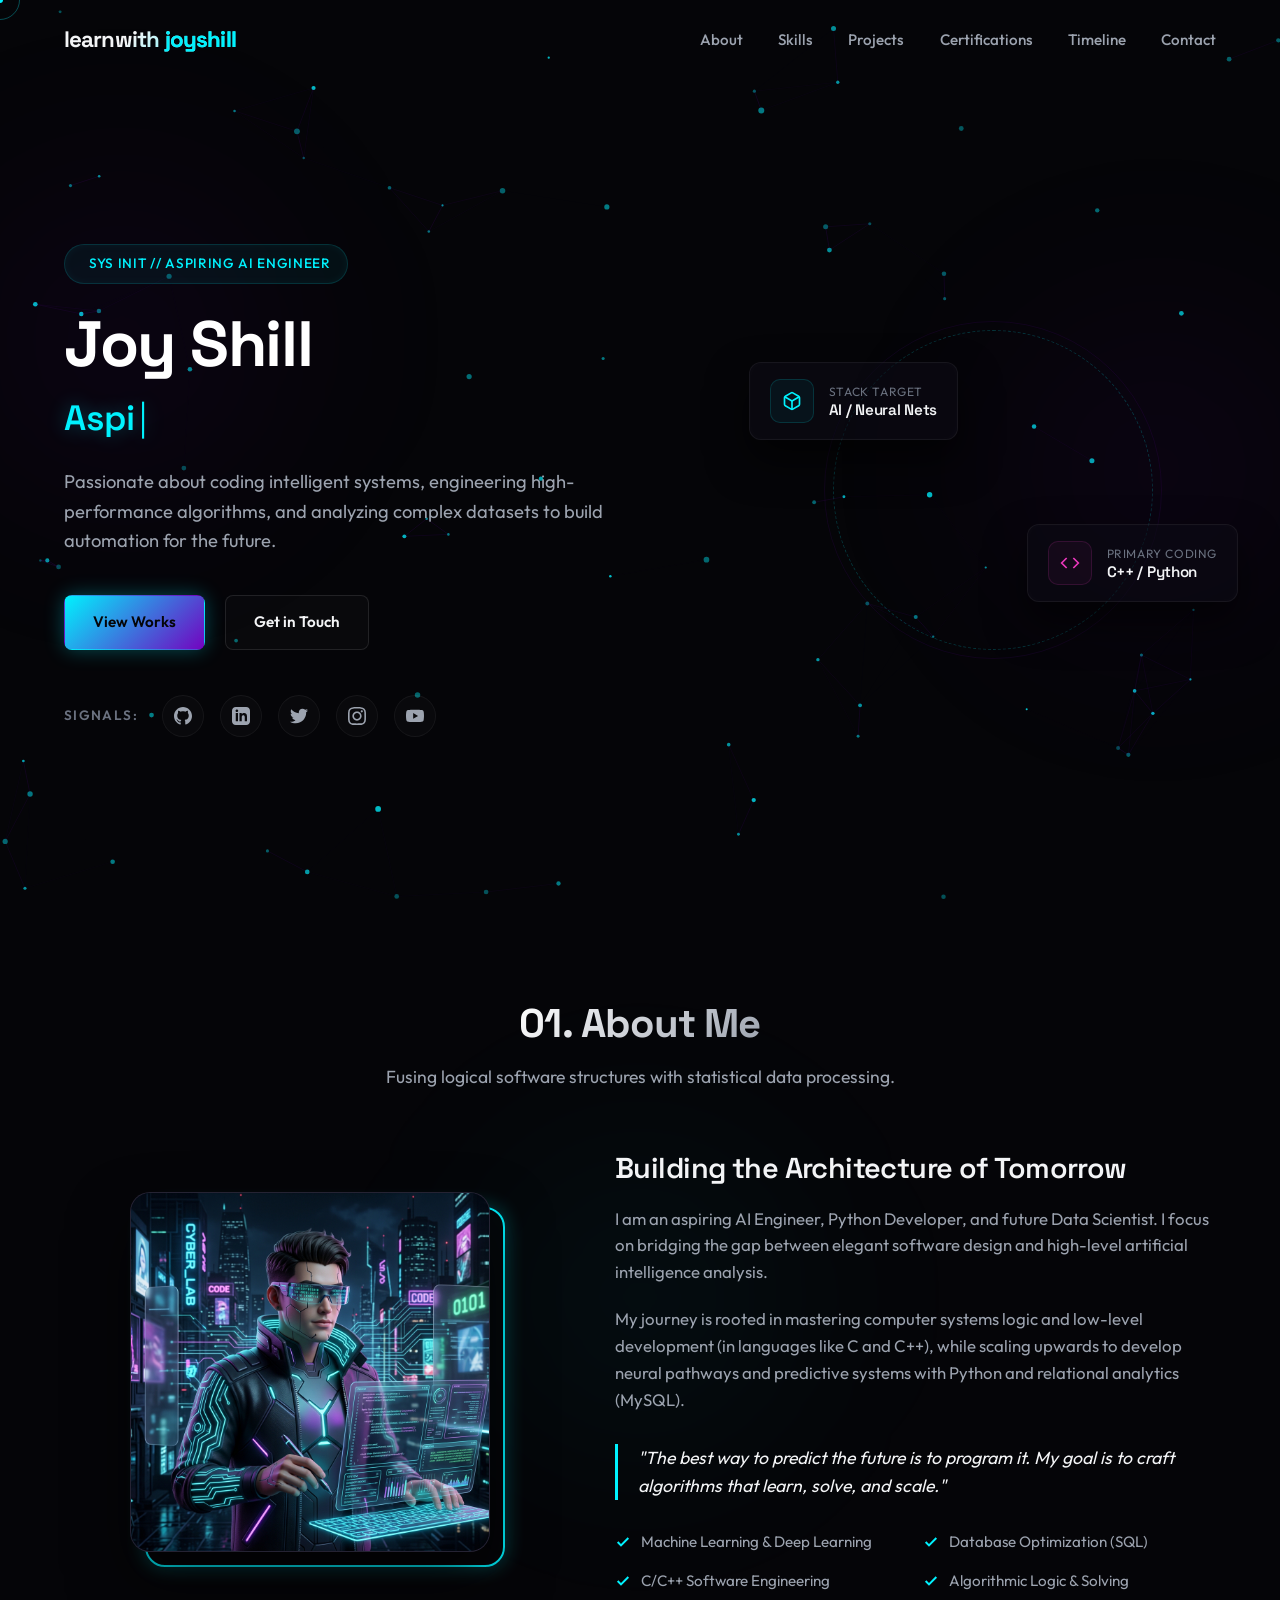
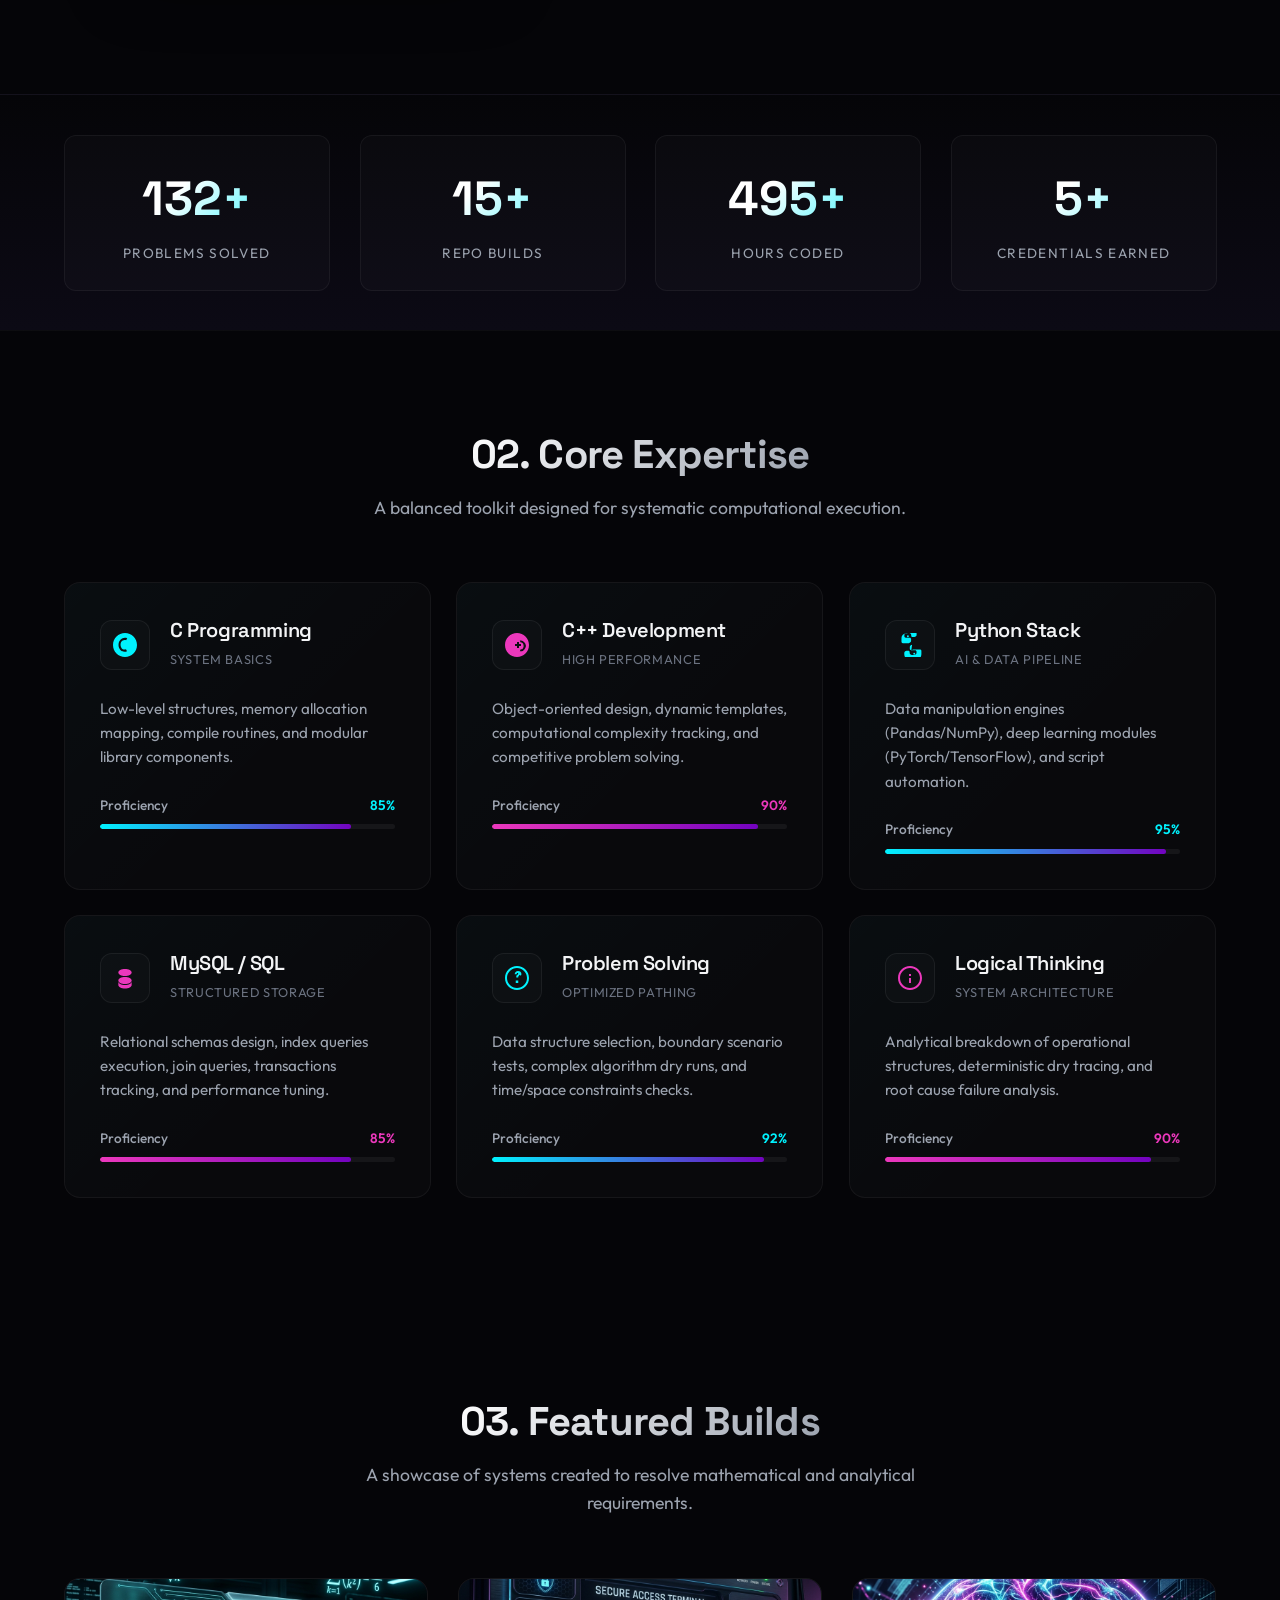
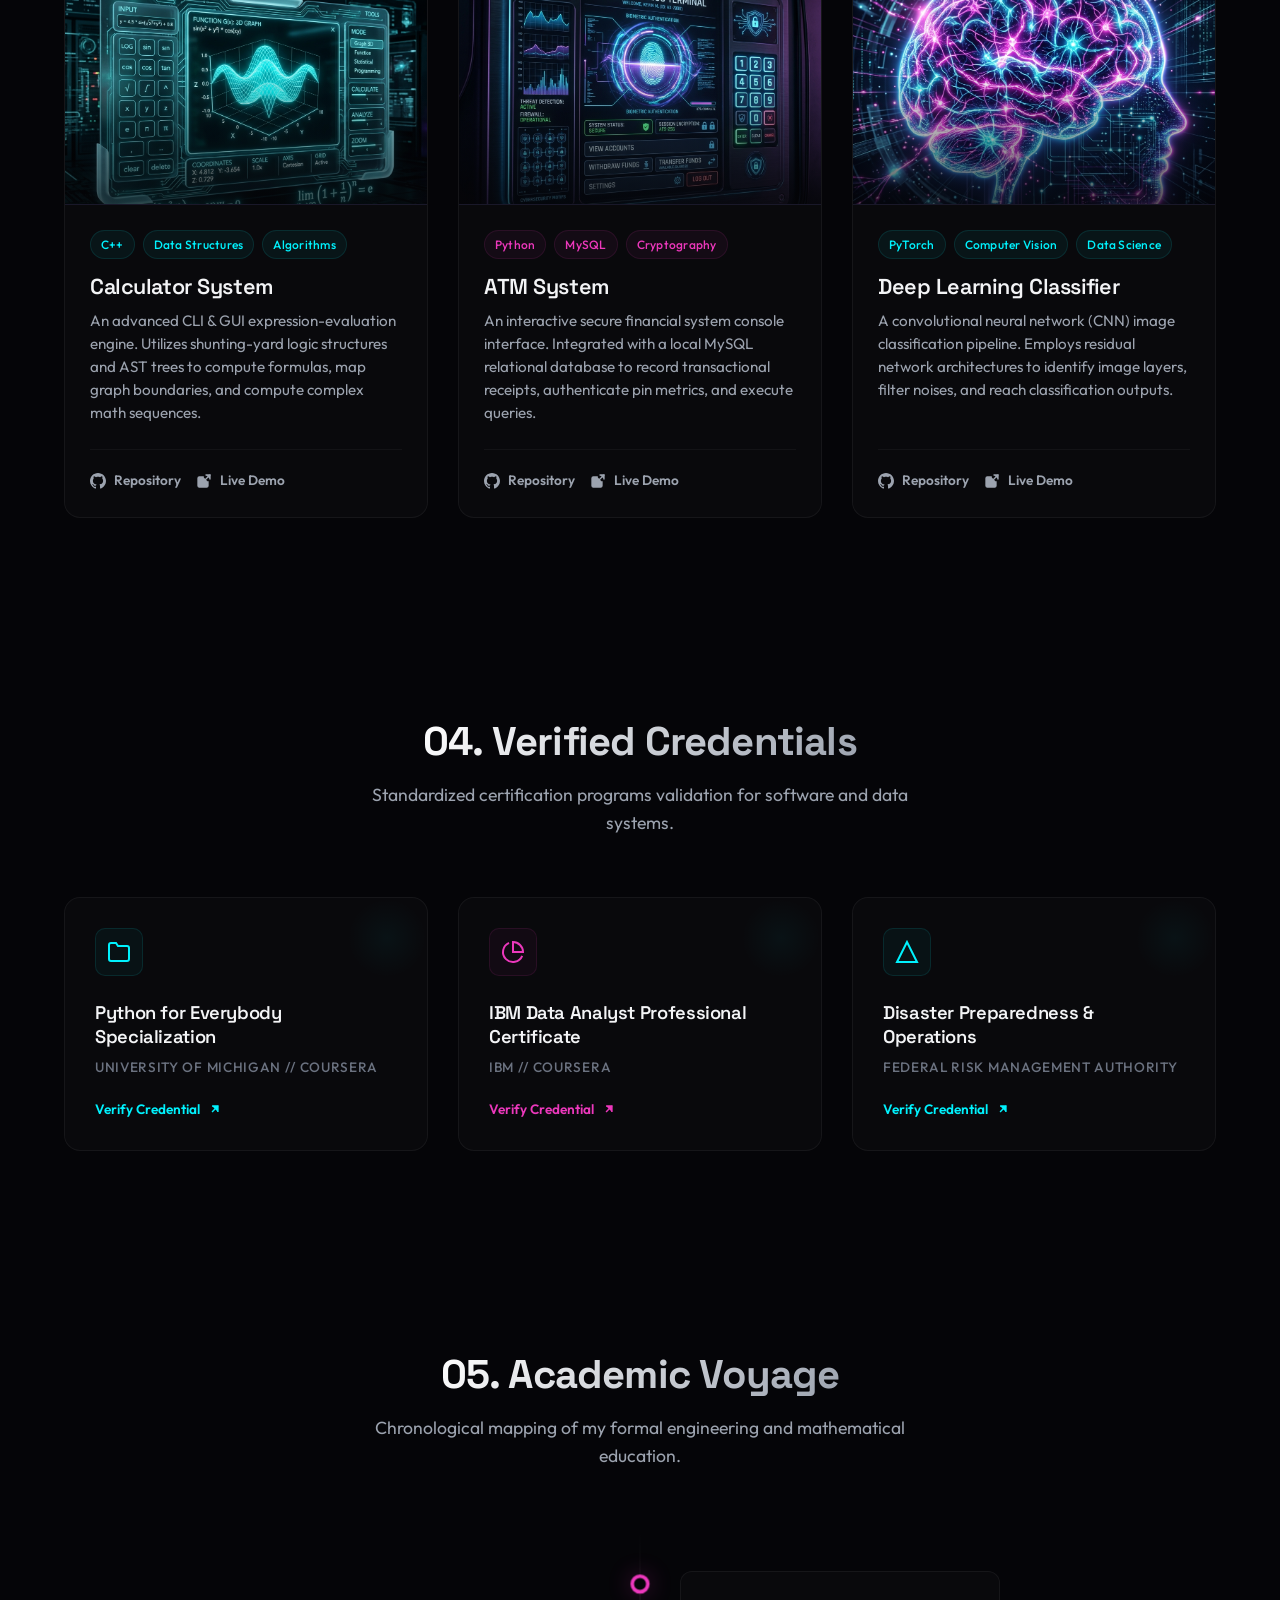
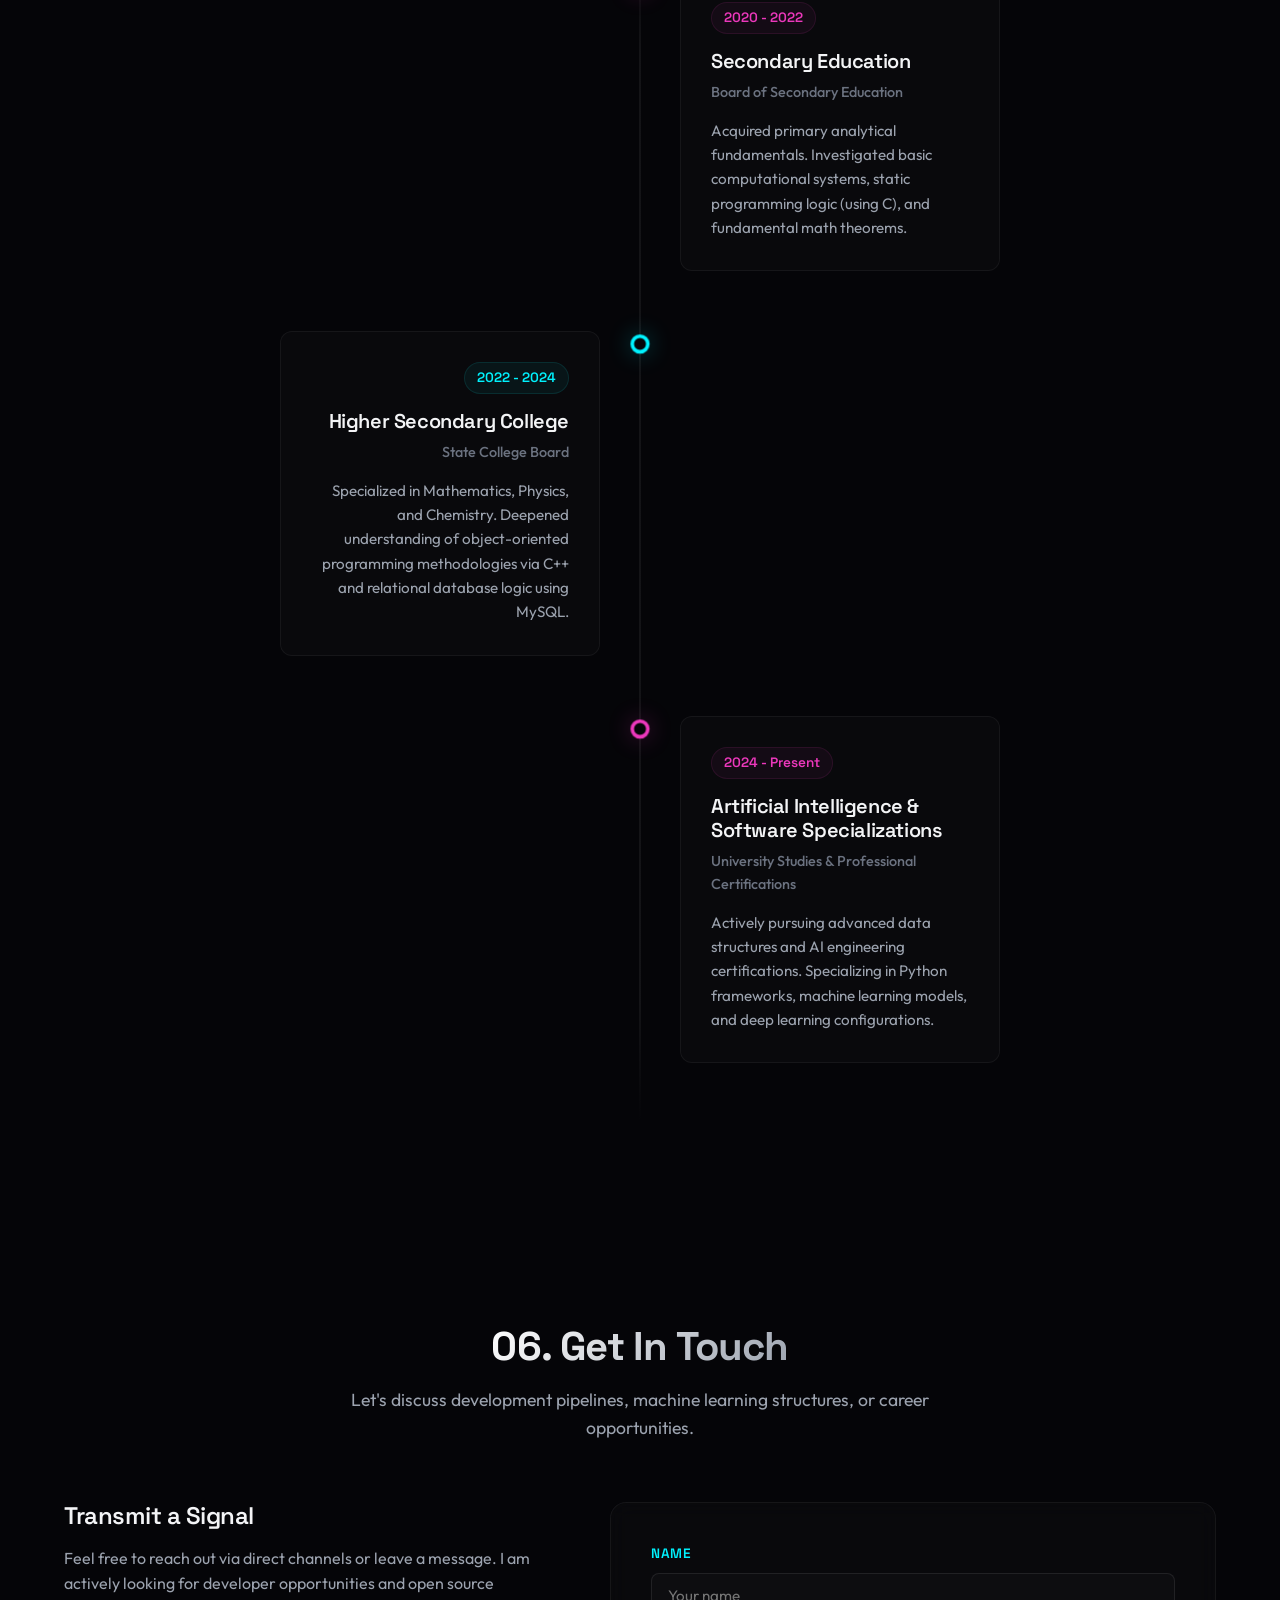
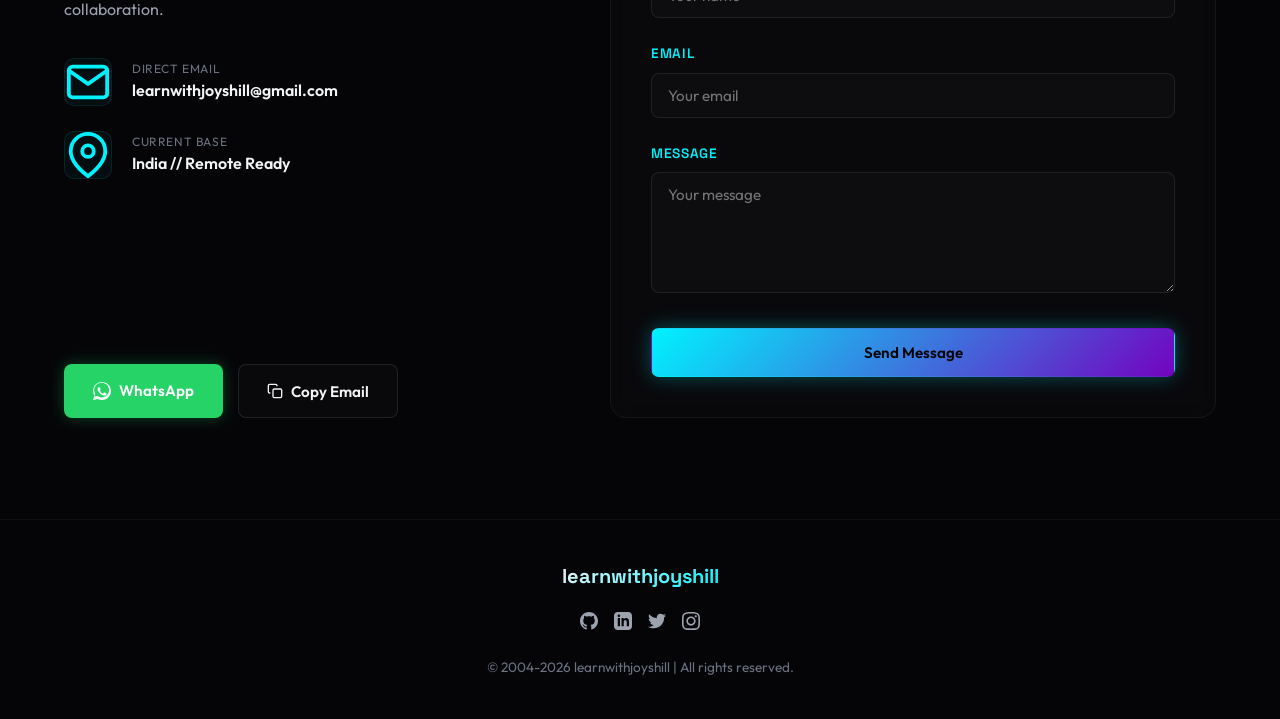
==== index.html @ 5e7ff471 "Portfolio added" ====
<!DOCTYPE html>
<html lang="en">

<head>
  <meta charset="UTF-8">
  <meta name="viewport" content="width=device-width, initial-scale=1.0">

  <!-- Primary SEO Metadata -->
  <title>Joy Shill | AI Engineer &amp; Software Developer Portfolio</title>
  <meta name="title" content="Joy Shill | AI Engineer &amp; Software Developer Portfolio">
  <meta name="description"
    content="Portfolio of Joy Shill (learnwithjoyshill) - Aspiring AI Engineer, Python Developer, and future Data Scientist. Explore my technical projects, core skills, certifications, and academic timeline.">
  <meta name="keywords"
    content="Joy Shill, learnwithjoyshill, AI Engineer, Python Developer, Data Scientist, Portfolio, Software Developer, C++, MySQL, Deep Learning, Calculator System, ATM System">
  <meta name="author" content="Joy Shill">
  <meta name="robots" content="index, follow">

  <!-- Open Graph / Facebook -->
  <meta property="og:type" content="website">
  <meta property="og:url" content="https://github.com/learnwithjoyshill">
  <meta property="og:title" content="Joy Shill | AI Engineer &amp; Software Developer Portfolio">
  <meta property="og:description"
    content="Explore Joy Shill's projects (Calculator System, ATM System, Deep Learning), skills in C/C++/Python, and professional certifications. Built with premium cyber-neon aesthetics.">
  <meta property="og:image" content="assets/images/avatar.png">
  <meta property="og:site_name" content="Joy Shill Portfolio">

  <!-- Twitter -->
  <meta property="twitter:card" content="summary_large_image">
  <meta property="twitter:url" content="https://github.com/learnwithjoyshill">
  <meta property="twitter:title" content="Joy Shill | AI Engineer &amp; Software Developer Portfolio">
  <meta property="twitter:description"
    content="Explore Joy Shill's projects (Calculator System, ATM System, Deep Learning), skills in C/C++/Python, and professional certifications. Built with premium cyber-neon aesthetics.">
  <meta property="twitter:image" content="assets/images/avatar.png">

  <!-- Favicon Support -->
  <link rel="icon" type="image/png" href="assets/images/favicon.png">
  <link rel="apple-touch-icon" href="assets/images/favicon.png">

  <!-- Stylesheets -->
  <link rel="stylesheet" href="style.css">

  <!-- JSON-LD Schema Markup (SEO) -->
  <script type="application/ld+json">
  {
    "@context": "https://schema.org",
    "@type": "Person",
    "name": "Joy Shill",
    "alternateName": "learnwithjoyshill",
    "url": "https://github.com/learnwithjoyshill",
    "image": "assets/images/avatar.png",
    "jobTitle": "AI Engineer & Software Developer",
    "description": "Aspiring AI Engineer, Python Developer, and future Data Scientist focused on machine learning, software architecture, and algorithmic problem solving.",
    "knowsAbout": ["Artificial Intelligence", "Deep Learning", "Data Science", "Python", "C++", "C", "MySQL", "Problem Solving"],
    "sameAs": [
      "https://github.com/learnwithjoyshill",
      "https://instagram.com/learnwithjoyshill",
      "https://linkedin.com/in/learnwithjoyshill",
      "https://twitter.com/learnwithjoys",
      "https://youtube.com/learnwithjoyshill"
    ]
  }
  </script>
</head>

<body>

  <!-- Custom Cursor Glow -->
  <div class="custom-cursor" aria-hidden="true"></div>
  <div class="custom-cursor-dot" aria-hidden="true"></div>

  <!-- Preloader Screen -->
  <div class="preloader" id="preloader" aria-live="polite">
    <div class="preloader-logo">learnwith<span>joyshill</span></div>
    <div class="preloader-bar-container">
      <div class="preloader-bar" aria-label="Loading portfolio contents"></div>
    </div>
  </div>

  <!-- Scroll Progress Indicator -->
  <div class="scroll-progress-container" aria-hidden="true">
    <div class="scroll-progress-bar"></div>
  </div>

  <!-- Fixed Navigation Header -->
  <header class="header" id="header">
    <div class="container nav-container">
      <a href="#hero" class="logo" aria-label="Joy Shill Homepage">
        learnwith<span>joyshill</span>
      </a>

      <nav class="nav-links-wrapper" aria-label="Primary Navigation">
        <ul class="nav-links">
          <li><a href="#about" class="nav-link">About</a></li>
          <li><a href="#skills" class="nav-link">Skills</a></li>
          <li><a href="#projects" class="nav-link">Projects</a></li>
          <li><a href="#certifications" class="nav-link">Certifications</a></li>
          <li><a href="#timeline" class="nav-link">Timeline</a></li>
          <li><a href="#contact" class="nav-link">Contact</a></li>
        </ul>
      </nav>

      <button class="nav-toggle" id="nav-toggle" aria-label="Toggle navigation menu" aria-expanded="false"
        aria-controls="nav-menu">
        <span></span>
        <span></span>
        <span></span>
      </button>
    </div>
  </header>

  <!-- Main Content Layout -->
  <main>

    <!-- 1. Hero Section -->
    <section class="hero" id="hero">
      <canvas id="particle-canvas" aria-hidden="true"></canvas>
      <div class="ambient-glow glow-1" aria-hidden="true"></div>
      <div class="ambient-glow glow-2" aria-hidden="true"></div>

      <div class="container hero-grid">
        <div class="hero-content reveal">
          <div class="hero-tag">
            <span class="pulse-dot"></span>SYS INIT // Aspiring AI Engineer
          </div>
          <h1 class="hero-title">Joy Shill</h1>
          <div class="hero-typing" aria-live="polite">
            <span class="typed-text"></span><span class="typed-cursor" aria-hidden="true">|</span>
          </div>
          <p class="hero-desc">
            Passionate about coding intelligent systems, engineering high-performance algorithms, and analyzing complex
            datasets to build automation for the future.
          </p>
          <div class="hero-ctas">
            <a href="#projects" class="btn btn-primary" aria-label="Navigate to my project portfolio">View Works</a>
            <a href="#contact" class="btn btn-secondary" aria-label="Navigate to my contact section">Get in Touch</a>
          </div>
          <div class="hero-socials">
            <span class="social-label">Signals:</span>
            <div class="social-icons">
              <a href="https://github.com/learnwithjoyshill" target="_blank" rel="noopener noreferrer"
                class="social-icon" aria-label="GitHub Profile">
                <svg viewBox="0 0 24 24">
                  <path
                    d="M12 0c-6.626 0-12 5.373-12 12 0 5.302 3.438 9.8 8.207 11.387.599.111.793-.261.793-.577v-2.234c-3.338.726-4.033-1.416-4.033-1.416-.546-1.387-1.333-1.756-1.333-1.756-1.089-.745.083-.729.083-.729 1.205.084 1.839 1.237 1.839 1.237 1.07 1.834 2.807 1.304 3.492.997.107-.775.418-1.305.762-1.604-2.665-.305-5.467-1.334-5.467-5.931 0-1.311.469-2.381 1.236-3.221-.124-.303-.535-1.524.117-3.176 0 0 1.008-.322 3.301 1.23.957-.266 1.983-.399 3.003-.404 1.02.005 2.047.138 3.006.404 2.291-1.552 3.297-1.23 3.297-1.23.653 1.653.242 2.874.118 3.176.77.84 1.235 1.911 1.235 3.221 0 4.609-2.807 5.624-5.479 5.921.43.372.823 1.102.823 2.222v3.293c0 .319.192.694.801.576 4.765-1.589 8.199-6.086 8.199-11.386 0-6.627-5.373-12-12-12z" />
                </svg>
              </a>
              <a href="https://linkedin.com/in/learnwithjoyshill" target="_blank" rel="noopener noreferrer"
                class="social-icon" aria-label="LinkedIn Profile">
                <svg viewBox="0 0 24 24">
                  <path
                    d="M19 0h-14c-2.761 0-5 2.239-5 5v14c0 2.761 2.239 5 5 5h14c2.762 0 5-2.239 5-5v-14c0-2.761-2.238-5-5-5zm-11 19h-3v-11h3v11zm-1.5-12.268c-.966 0-1.75-.779-1.75-1.75s.784-1.75 1.75-1.75 1.75.779 1.75 1.75-.784 1.75-1.75 1.75zm13.5 12.268h-3v-5.604c0-3.368-4-3.113-4 0v5.604h-3v-11h3v1.765c1.396-2.586 7-2.777 7 2.476v6.759z" />
                </svg>
              </a>
              <a href="https://twitter.com/learnwithjoys" target="_blank" rel="noopener noreferrer" class="social-icon"
                aria-label="Twitter X Profile">
                <svg viewBox="0 0 24 24">
                  <path
                    d="M24 4.557c-.883.392-1.832.656-2.828.775 1.017-.609 1.798-1.574 2.165-2.724-.951.564-2.005.974-3.127 1.195-.897-.957-2.178-1.555-3.594-1.555-3.179 0-5.515 2.966-4.797 6.045-4.091-.205-7.719-2.165-10.148-5.144-1.29 2.213-.669 5.108 1.523 6.574-.806-.026-1.566-.247-2.229-.616-.054 2.281 1.581 4.415 3.949 4.89-.693.188-1.452.232-2.224.084.626 1.956 2.444 3.379 4.6 3.419-2.07 1.623-4.678 2.348-7.29 2.04 2.179 1.397 4.768 2.212 7.548 2.212 9.142 0 14.307-7.721 13.995-14.646.962-.695 1.797-1.562 2.457-2.549z" />
                </svg>
              </a>
              <a href="https://instagram.com/learnwithjoyshill" target="_blank" rel="noopener noreferrer"
                class="social-icon" aria-label="Instagram Profile">
                <svg viewBox="0 0 24 24">
                  <path
                    d="M12 2.163c3.204 0 3.584.012 4.85.07 3.252.148 4.771 1.691 4.919 4.919.058 1.265.069 1.645.069 4.849 0 3.205-.012 3.584-.069 4.849-.149 3.225-1.664 4.771-4.919 4.919-1.266.058-1.644.07-4.85.07-3.204 0-3.584-.012-4.849-.07-3.26-.149-4.771-1.699-4.919-4.92-.058-1.265-.07-1.644-.07-4.849 0-3.204.013-3.583.07-4.849.149-3.227 1.664-4.771 4.919-4.919 1.266-.057 1.645-.069 4.849-.069zm0-2c-3.259 0-3.667.014-4.947.072-4.358.2-6.78 2.618-6.98 6.98-.059 1.281-.073 1.689-.073 4.948 0 3.259.014 3.668.072 4.948.2 4.358 2.618 6.78 6.98 6.98 1.281.058 1.689.072 4.948.072 3.259 0 3.668-.014 4.948-.072 4.354-.2 6.782-2.618 6.979-6.98.059-1.28.073-1.689.073-4.948 0-3.259-.014-3.667-.072-4.947-.196-4.354-2.617-6.78-6.979-6.98-1.281-.059-1.69-.073-4.949-.073zm0 5.838c-3.403 0-6.162 2.759-6.162 6.162s2.759 6.163 6.162 6.163 6.162-2.759 6.162-6.163c0-3.403-2.759-6.162-6.162-6.162zm0 10.162c-2.209 0-4-1.79-4-4 0-2.209 1.791-4 4-4s4 1.791 4 4c0 2.21-1.791 4-4 4zm6.406-11.845c-.796 0-1.441.645-1.441 1.44s.645 1.44 1.441 1.44c.795 0 1.439-.645 1.439-1.44s-.644-1.44-1.439-1.44z" />
                </svg>
              </a>
              <a href="https://youtube.com/learnwithjoyshill" target="_blank" rel="noopener noreferrer"
                class="social-icon" aria-label="YouTube Channel">
                <svg viewBox="0 0 24 24">
                  <path
                    d="M23.498 6.163c-.272-1.016-1.07-1.815-2.085-2.087-1.837-.495-9.413-.495-9.413-.495s-7.577 0-9.414.495c-1.014.272-1.813 1.071-2.084 2.087-.497 1.837-.497 5.67-.497 5.67s0 3.834.497 5.671c.271 1.016 1.07 1.815 2.084 2.087 1.837.495 9.414.495 9.414.495s7.576 0 9.413-.495c1.015-.272 1.813-1.071 2.085-2.087.497-1.837.497-5.671.497-5.671s0-3.833-.497-5.67zM9.545 15.568V8.144l6.545 3.713-6.545 3.711z" />
                </svg>
              </a>
            </div>
          </div>
        </div>

        <div class="hero-visual reveal" aria-hidden="true">
          <div class="visual-globe"></div>

          <!-- Floating Dashboard Card 1 -->
          <div class="floating-card fc-1">
            <div class="fc-icon">
              <svg width="20" height="20" viewBox="0 0 24 24" fill="none" stroke="currentColor" stroke-width="2">
                <path
                  d="M21 16V8a2 2 0 0 0-1-1.73l-7-4a2 2 0 0 0-2 0l-7 4A2 2 0 0 0 3 8v8a2 2 0 0 0 1 1.73l7 4a2 2 0 0 0 2 0l7-4A2 2 0 0 0 21 16z">
                </path>
                <polyline points="3.27 6.96 12 12.01 20.73 6.96"></polyline>
                <line x1="12" y1="22.08" x2="12" y2="12"></line>
              </svg>
            </div>
            <div class="fc-info">
              <span>Stack Target</span>
              <h4>AI / Neural Nets</h4>
            </div>
          </div>

          <!-- Floating Dashboard Card 2 -->
          <div class="floating-card fc-2">
            <div class="fc-icon icon-violet">
              <svg width="20" height="20" viewBox="0 0 24 24" fill="none" stroke="currentColor" stroke-width="2">
                <polyline points="16 18 22 12 16 6"></polyline>
                <polyline points="8 6 2 12 8 18"></polyline>
              </svg>
            </div>
            <div class="fc-info">
              <span>Primary Coding</span>
              <h4>C++ / Python</h4>
            </div>
          </div>
        </div>
      </div>
    </section>

    <!-- 2. About Section -->
    <section class="section" id="about">
      <div class="ambient-glow glow-3" aria-hidden="true"></div>
      <div class="container">

        <div class="section-header reveal">
          <h2 class="section-title">01. About Me</h2>
          <p class="section-subtitle">Fusing logical software structures with statistical data processing.</p>
        </div>

        <div class="about-grid">
          <div class="about-img-wrapper reveal">
            <div class="about-img-frame">
              <img src="assets/images/avatar.png"
                alt="Joy Shill - Cyberpunk themed developer avatar with glowing smart glasses" loading="lazy"
                width="360" height="360">
            </div>
          </div>

          <div class="about-info reveal">
            <h3>Building the Architecture of Tomorrow</h3>
            <p>
              I am an aspiring AI Engineer, Python Developer, and future Data Scientist. I focus on bridging the gap
              between elegant software design and high-level artificial intelligence analysis.
            </p>
            <p>
              My journey is rooted in mastering computer systems logic and low-level development (in languages like C
              and C++), while scaling upwards to develop neural pathways and predictive systems with Python and
              relational analytics (MySQL).
            </p>

            <div class="about-highlight">
              <p>"The best way to predict the future is to program it. My goal is to craft algorithms that learn, solve,
                and scale."</p>
            </div>

            <div class="about-skills-bullets">
              <div class="bullet-item">
                <span class="bullet-icon">
                  <svg width="16" height="16" viewBox="0 0 24 24" fill="none" stroke="currentColor" stroke-width="3">
                    <polyline points="20 6 9 17 4 12"></polyline>
                  </svg>
                </span>
                Machine Learning &amp; Deep Learning
              </div>
              <div class="bullet-item">
                <span class="bullet-icon">
                  <svg width="16" height="16" viewBox="0 0 24 24" fill="none" stroke="currentColor" stroke-width="3">
                    <polyline points="20 6 9 17 4 12"></polyline>
                  </svg>
                </span>
                Database Optimization (SQL)
              </div>
              <div class="bullet-item">
                <span class="bullet-icon">
                  <svg width="16" height="16" viewBox="0 0 24 24" fill="none" stroke="currentColor" stroke-width="3">
                    <polyline points="20 6 9 17 4 12"></polyline>
                  </svg>
                </span>
                C/C++ Software Engineering
              </div>
              <div class="bullet-item">
                <span class="bullet-icon">
                  <svg width="16" height="16" viewBox="0 0 24 24" fill="none" stroke="currentColor" stroke-width="3">
                    <polyline points="20 6 9 17 4 12"></polyline>
                  </svg>
                </span>
                Algorithmic Logic &amp; Solving
              </div>
            </div>
          </div>
        </div>
      </div>
    </section>

    <!-- Animated Statistics Counter Panel -->
    <section class="stats-section" aria-label="Performance Metrics">
      <div class="container stats-grid">
        <div class="stat-card reveal">
          <div class="stat-number" data-target="250" data-suffix="+">0</div>
          <p class="stat-label">Problems Solved</p>
        </div>
        <div class="stat-card reveal">
          <div class="stat-number" data-target="15" data-suffix="+">0</div>
          <p class="stat-label">Repo Builds</p>
        </div>
        <div class="stat-card reveal">
          <div class="stat-number" data-target="1000" data-suffix="+">0</div>
          <p class="stat-label">Hours Coded</p>
        </div>
        <div class="stat-card reveal">
          <div class="stat-number" data-target="5" data-suffix="+">0</div>
          <p class="stat-label">Credentials Earned</p>
        </div>
      </div>
    </section>

    <!-- 3. Skills Section -->
    <section class="section" id="skills">
      <div class="container">

        <div class="section-header reveal">
          <h2 class="section-title">02. Core Expertise</h2>
          <p class="section-subtitle">A balanced toolkit designed for systematic computational execution.</p>
        </div>

        <div class="skills-grid">

          <!-- Card 1: C -->
          <div class="skill-card reveal">
            <div class="skill-header">
              <div class="skill-icon">
                <svg viewBox="0 0 24 24">
                  <path
                    d="M12 0c-6.627 0-12 5.373-12 12s5.373 12 12 12 12-5.373 12-12-5.373-12-12-12zm-3.088 18.172c-2.454-1.391-3.412-4.102-3.412-6.172 0-2.434 1.134-5.068 3.518-6.425 1.545-.881 3.535-1.077 5.176-.328l-1.026 2.012c-1.085-.521-2.452-.379-3.447.19-1.503.856-2.186 2.585-2.186 4.316 0 1.834.809 3.654 2.213 4.451.996.565 2.227.469 3.238-.073l1.01 2.016c-1.536.877-3.629.742-5.084-.087z" />
                </svg>
              </div>
              <div class="skill-info">
                <h3>C Programming</h3>
                <span>System Basics</span>
              </div>
            </div>
            <p class="skill-desc">
              Low-level structures, memory allocation mapping, compile routines, and modular library components.
            </p>
            <div class="skill-meter-container">
              <div class="skill-meter-header">
                <span class="skill-meter-label">Proficiency</span>
                <span class="skill-meter-value">85%</span>
              </div>
              <div class="skill-meter-track">
                <div class="skill-meter-fill" data-value="85"></div>
              </div>
            </div>
          </div>

          <!-- Card 2: C++ -->
          <div class="skill-card skill-card-violet reveal">
            <div class="skill-header">
              <div class="skill-icon">
                <svg viewBox="0 0 24 24">
                  <path
                    d="M12 0c-6.627 0-12 5.373-12 12s5.373 12 12 12 12-5.373 12-12-5.373-12-12-12zm4 13h-2v2h-2v-2h-2v-2h2v-2h2v2h2v2zm5-1.002c0 2.234-1.039 4.65-3.228 5.889-.922.521-2.057.653-2.98.243l.942-1.846c.394.135.867.098 1.258-.123 1.134-.643 1.635-1.938 1.635-3.233 0-1.296-.501-2.592-1.635-3.234-.385-.219-.854-.251-1.246-.123l-.951-1.838c.951-.409 2.091-.269 3.018.257 2.189 1.24 3.229 3.655 3.229 5.889z" />
                </svg>
              </div>
              <div class="skill-info">
                <h3>C++ Development</h3>
                <span>High Performance</span>
              </div>
            </div>
            <p class="skill-desc">
              Object-oriented design, dynamic templates, computational complexity tracking, and competitive problem
              solving.
            </p>
            <div class="skill-meter-container">
              <div class="skill-meter-header">
                <span class="skill-meter-label">Proficiency</span>
                <span class="skill-meter-value">90%</span>
              </div>
              <div class="skill-meter-track">
                <div class="skill-meter-fill" data-value="90"></div>
              </div>
            </div>
          </div>

          <!-- Card 3: Python -->
          <div class="skill-card reveal">
            <div class="skill-header">
              <div class="skill-icon">
                <svg viewBox="0 0 24 24">
                  <path
                    d="M11.992 0c-2.316.008-4.473.136-5.836.837-2.607 1.341-2.678 3.567-2.678 5.751v2.179c0 .762.613 1.378 1.378 1.378h5.922c1.267 0 2.298-1.026 2.298-2.294v-1.748c0-.761-.613-1.375-1.378-1.375h-3.953c-.763 0-1.377-.615-1.377-1.377v-1.121c0-1.267 1.028-2.297 2.298-2.297h2.247c1.267 0 2.298 1.027 2.298 2.297v.51c0 .762.613 1.376 1.378 1.376h1.737c1.267 0 2.298-1.026 2.298-2.294 0-2.314-.092-4.417-2.735-5.787-1.379-.714-3.566-.836-5.897-.837zm-2.072 2.298a.952.952 0 1 1 0 1.905.952.952 0 0 1 0-1.905zm4.183 9.426c-1.267 0-2.298 1.026-2.298 2.294v1.748c0 .762.613 1.378 1.378 1.378h3.953c.763 0 1.377.614 1.377 1.376v1.122c0 1.267-1.029 2.297-2.298 2.297h-2.247c-1.268 0-2.298-1.028-2.298-2.297v-.51c0-.762-.613-1.378-1.378-1.378h-1.737c-1.267 0-2.298 1.026-2.298 2.294 0 2.314.092 4.417 2.735 5.787 1.379.714 3.567.836 5.897.837 2.316-.008 4.472-.136 5.836-.837 2.607-1.341 2.678-3.568 2.678-5.751v-2.18c0-.762-.612-1.377-1.377-1.377H15.4c-1.267 0-2.298 1.025-2.298 2.294zm2.146 7.971a.952.952 0 1 1 0 1.905.952.952 0 0 1 0-1.905z" />
                </svg>
              </div>
              <div class="skill-info">
                <h3>Python Stack</h3>
                <span>AI &amp; Data Pipeline</span>
              </div>
            </div>
            <p class="skill-desc">
              Data manipulation engines (Pandas/NumPy), deep learning modules (PyTorch/TensorFlow), and script
              automation.
            </p>
            <div class="skill-meter-container">
              <div class="skill-meter-header">
                <span class="skill-meter-label">Proficiency</span>
                <span class="skill-meter-value">95%</span>
              </div>
              <div class="skill-meter-track">
                <div class="skill-meter-fill" data-value="95"></div>
              </div>
            </div>
          </div>

          <!-- Card 4: MySQL -->
          <div class="skill-card skill-card-violet reveal">
            <div class="skill-header">
              <div class="skill-icon">
                <svg viewBox="0 0 24 24">
                  <path
                    d="M18.665 14.5c0 1.933-2.984 3.5-6.665 3.5s-6.666-1.567-6.666-3.5 2.985-3.5 6.666-3.5 6.665 1.567 6.665 3.5zm-6.665-2c2.482 0 4.5 1.119 4.5 2.5s-2.018 2.5-4.5 2.5-4.5-1.119-4.5-2.5 2.018-2.5 4.5-2.5zm6.665-6c0 1.933-2.984 3.5-6.665 3.5s-6.666-1.567-6.666-3.5 2.985-3.5 6.666-3.5 6.665 1.567 6.665 3.5zm-6.665-2c2.482 0 4.5 1.119 4.5 2.5s-2.018 2.5-4.5 2.5-4.5-1.119-4.5-2.5 2.018-2.5 4.5-2.5zm6.665 11c0 1.933-2.984 3.5-6.665 3.5s-6.666-1.567-6.666-3.5v3.5c0 1.933 2.984 3.5 6.665 3.5s6.665-1.567 6.665-3.5v-3.5z" />
                </svg>
              </div>
              <div class="skill-info">
                <h3>MySQL / SQL</h3>
                <span>Structured Storage</span>
              </div>
            </div>
            <p class="skill-desc">
              Relational schemas design, index queries execution, join queries, transactions tracking, and performance
              tuning.
            </p>
            <div class="skill-meter-container">
              <div class="skill-meter-header">
                <span class="skill-meter-label">Proficiency</span>
                <span class="skill-meter-value">85%</span>
              </div>
              <div class="skill-meter-track">
                <div class="skill-meter-fill" data-value="85"></div>
              </div>
            </div>
          </div>

          <!-- Card 5: Problem Solving -->
          <div class="skill-card reveal">
            <div class="skill-header">
              <div class="skill-icon">
                <svg viewBox="0 0 24 24">
                  <path
                    d="M12 2c5.514 0 10 4.486 10 10s-4.486 10-10 10-10-4.486-10-10 4.486-10 10-10zm0-2c-6.627 0-12 5.373-12 12s5.373 12 12 12 12-5.373 12-12-5.373-12-12-12zm1.25 17h-2.5v-2.518h2.5v2.518zm1.488-8.261c-.551.754-1.218 1.253-1.422 1.881-.077.24-.083.57-.083.921h-1.967c0-1.122.064-1.745.542-2.186.38-.352.923-.688 1.233-1.115.399-.548.199-1.24-.46-1.24-.652 0-.896.538-.942 1.3h-1.954c.059-1.894 1.403-3.3 3.39-3.3 1.895 0 3.342 1.206 3.342 2.94 0 .693-.243 1.246-.679 1.799z" />
                </svg>
              </div>
              <div class="skill-info">
                <h3>Problem Solving</h3>
                <span>Optimized Pathing</span>
              </div>
            </div>
            <p class="skill-desc">
              Data structure selection, boundary scenario tests, complex algorithm dry runs, and time/space constraints
              checks.
            </p>
            <div class="skill-meter-container">
              <div class="skill-meter-header">
                <span class="skill-meter-label">Proficiency</span>
                <span class="skill-meter-value">92%</span>
              </div>
              <div class="skill-meter-track">
                <div class="skill-meter-fill" data-value="92"></div>
              </div>
            </div>
          </div>

          <!-- Card 6: Logical Thinking -->
          <div class="skill-card skill-card-violet reveal">
            <div class="skill-header">
              <div class="skill-icon">
                <svg viewBox="0 0 24 24">
                  <path
                    d="M12 2c5.514 0 10 4.486 10 10s-4.486 10-10 10-10-4.486-10-10 4.486-10 10-10zm0-2c-6.627 0-12 5.373-12 12s5.373 12 12 12 12-5.373 12-12-5.373-12-12-12zm-1 8h2v2h-2v-2zm0 4h2v5h-2v-5z" />
                </svg>
              </div>
              <div class="skill-info">
                <h3>Logical Thinking</h3>
                <span>System Architecture</span>
              </div>
            </div>
            <p class="skill-desc">
              Analytical breakdown of operational structures, deterministic dry tracing, and root cause failure
              analysis.
            </p>
            <div class="skill-meter-container">
              <div class="skill-meter-header">
                <span class="skill-meter-label">Proficiency</span>
                <span class="skill-meter-value">90%</span>
              </div>
              <div class="skill-meter-track">
                <div class="skill-meter-fill" data-value="90"></div>
              </div>
            </div>
          </div>

        </div>
      </div>
    </section>

    <!-- 4. Projects Section -->
    <section class="section" id="projects">
      <div class="container">

        <div class="section-header reveal">
          <h2 class="section-title">03. Featured Builds</h2>
          <p class="section-subtitle">A showcase of systems created to resolve mathematical and analytical requirements.
          </p>
        </div>

        <div class="projects-grid">

          <!-- Project 1: Calculator -->
          <div class="project-card reveal">
            <div class="project-img-container">
              <div class="project-overlay"></div>
              <img src="assets/images/proj-calculator.png" alt="Graphing Scientific Calculator dashboard visual"
                class="project-img" loading="lazy" width="380" height="237">
            </div>
            <div class="project-body">
              <div class="project-tags">
                <span class="project-tag">C++</span>
                <span class="project-tag">Data Structures</span>
                <span class="project-tag">Algorithms</span>
              </div>
              <h3 class="project-title">Calculator System</h3>
              <p class="project-desc">
                An advanced CLI &amp; GUI expression-evaluation engine. Utilizes shunting-yard logic structures and AST
                trees to compute formulas, map graph boundaries, and compute complex math sequences.
              </p>
              <div class="project-links">
                <a href="https://github.com/learnwithjoyshill" target="_blank" rel="noopener noreferrer"
                  class="project-link" aria-label="GitHub Repository for Calculator System">
                  <svg viewBox="0 0 24 24">
                    <path
                      d="M12 0c-6.626 0-12 5.373-12 12 0 5.302 3.438 9.8 8.207 11.387.599.111.793-.261.793-.577v-2.234c-3.338.726-4.033-1.416-4.033-1.416-.546-1.387-1.333-1.756-1.333-1.756-1.089-.745.083-.729.083-.729 1.205.084 1.839 1.237 1.839 1.237 1.07 1.834 2.807 1.304 3.492.997.107-.775.418-1.305.762-1.604-2.665-.305-5.467-1.334-5.467-5.931 0-1.311.469-2.381 1.236-3.221-.124-.303-.535-1.524.117-3.176 0 0 1.008-.322 3.301 1.23.957-.266 1.983-.399 3.003-.404 1.02.005 2.047.138 3.006.404 2.291-1.552 3.297-1.23 3.297-1.23.653 1.653.242 2.874.118 3.176.77.84 1.235 1.911 1.235 3.221 0 4.609-2.807 5.624-5.479 5.921.43.372.823 1.102.823 2.222v3.293c0 .319.192.694.801.576 4.765-1.589 8.199-6.086 8.199-11.386 0-6.627-5.373-12-12-12z" />
                  </svg>
                  Repository
                </a>
                <a href="#" class="project-link" aria-label="Live preview of Calculator System">
                  <svg viewBox="0 0 24 24" fill="none" stroke="currentColor" stroke-width="2" stroke-linecap="round"
                    stroke-linejoin="round">
                    <path d="M18 13v6a2 2 0 0 1-2 2H5a2 2 0 0 1-2-2V8a2 2 0 0 1 2-2h6"></path>
                    <polyline points="15 3 21 3 21 9"></polyline>
                    <line x1="10" y1="14" x2="21" y2="3"></line>
                  </svg>
                  Live Demo
                </a>
              </div>
            </div>
          </div>

          <!-- Project 2: ATM -->
          <div class="project-card reveal">
            <div class="project-img-container">
              <div class="project-overlay"></div>
              <img src="assets/images/proj-atm.png" alt="Secure ATM terminal security visual" class="project-img"
                loading="lazy" width="380" height="237">
            </div>
            <div class="project-body">
              <div class="project-tags">
                <span class="project-tag">Python</span>
                <span class="project-tag">MySQL</span>
                <span class="project-tag">Cryptography</span>
              </div>
              <h3 class="project-title">ATM System</h3>
              <p class="project-desc">
                An interactive secure financial system console interface. Integrated with a local MySQL relational
                database to record transactional receipts, authenticate pin metrics, and execute queries.
              </p>
              <div class="project-links">
                <a href="https://github.com/learnwithjoyshill" target="_blank" rel="noopener noreferrer"
                  class="project-link" aria-label="GitHub Repository for ATM System">
                  <svg viewBox="0 0 24 24">
                    <path
                      d="M12 0c-6.626 0-12 5.373-12 12 0 5.302 3.438 9.8 8.207 11.387.599.111.793-.261.793-.577v-2.234c-3.338.726-4.033-1.416-4.033-1.416-.546-1.387-1.333-1.756-1.333-1.756-1.089-.745.083-.729.083-.729 1.205.084 1.839 1.237 1.839 1.237 1.07 1.834 2.807 1.304 3.492.997.107-.775.418-1.305.762-1.604-2.665-.305-5.467-1.334-5.467-5.931 0-1.311.469-2.381 1.236-3.221-.124-.303-.535-1.524.117-3.176 0 0 1.008-.322 3.301 1.23.957-.266 1.983-.399 3.003-.404 1.02.005 2.047.138 3.006.404 2.291-1.552 3.297-1.23 3.297-1.23.653 1.653.242 2.874.118 3.176.77.84 1.235 1.911 1.235 3.221 0 4.609-2.807 5.624-5.479 5.921.43.372.823 1.102.823 2.222v3.293c0 .319.192.694.801.576 4.765-1.589 8.199-6.086 8.199-11.386 0-6.627-5.373-12-12-12z" />
                  </svg>
                  Repository
                </a>
                <a href="#" class="project-link" aria-label="Live preview of ATM System">
                  <svg viewBox="0 0 24 24" fill="none" stroke="currentColor" stroke-width="2" stroke-linecap="round"
                    stroke-linejoin="round">
                    <path d="M18 13v6a2 2 0 0 1-2 2H5a2 2 0 0 1-2-2V8a2 2 0 0 1 2-2h6"></path>
                    <polyline points="15 3 21 3 21 9"></polyline>
                    <line x1="10" y1="14" x2="21" y2="3"></line>
                  </svg>
                  Live Demo
                </a>
              </div>
            </div>
          </div>

          <!-- Project 3: Deep Learning -->
          <div class="project-card reveal">
            <div class="project-img-container">
              <div class="project-overlay"></div>
              <img src="assets/images/proj-deeplearning.png"
                alt="Neural network pathway visual representing deep learning models" class="project-img" loading="lazy"
                width="380" height="237">
            </div>
            <div class="project-body">
              <div class="project-tags">
                <span class="project-tag">PyTorch</span>
                <span class="project-tag">Computer Vision</span>
                <span class="project-tag">Data Science</span>
              </div>
              <h3 class="project-title">Deep Learning Classifier</h3>
              <p class="project-desc">
                A convolutional neural network (CNN) image classification pipeline. Employs residual network
                architectures to identify image layers, filter noises, and reach classification outputs.
              </p>
              <div class="project-links">
                <a href="https://github.com/learnwithjoyshill" target="_blank" rel="noopener noreferrer"
                  class="project-link" aria-label="GitHub Repository for Deep Learning Classifier">
                  <svg viewBox="0 0 24 24">
                    <path
                      d="M12 0c-6.626 0-12 5.373-12 12 0 5.302 3.438 9.8 8.207 11.387.599.111.793-.261.793-.577v-2.234c-3.338.726-4.033-1.416-4.033-1.416-.546-1.387-1.333-1.756-1.333-1.756-1.089-.745.083-.729.083-.729 1.205.084 1.839 1.237 1.839 1.237 1.07 1.834 2.807 1.304 3.492.997.107-.775.418-1.305.762-1.604-2.665-.305-5.467-1.334-5.467-5.931 0-1.311.469-2.381 1.236-3.221-.124-.303-.535-1.524.117-3.176 0 0 1.008-.322 3.301 1.23.957-.266 1.983-.399 3.003-.404 1.02.005 2.047.138 3.006.404 2.291-1.552 3.297-1.23 3.297-1.23.653 1.653.242 2.874.118 3.176.77.84 1.235 1.911 1.235 3.221 0 4.609-2.807 5.624-5.479 5.921.43.372.823 1.102.823 2.222v3.293c0 .319.192.694.801.576 4.765-1.589 8.199-6.086 8.199-11.386 0-6.627-5.373-12-12-12z" />
                  </svg>
                  Repository
                </a>
                <a href="#" class="project-link" aria-label="Live preview of Deep Learning Classifier">
                  <svg viewBox="0 0 24 24" fill="none" stroke="currentColor" stroke-width="2" stroke-linecap="round"
                    stroke-linejoin="round">
                    <path d="M18 13v6a2 2 0 0 1-2 2H5a2 2 0 0 1-2-2V8a2 2 0 0 1 2-2h6"></path>
                    <polyline points="15 3 21 3 21 9"></polyline>
                    <line x1="10" y1="14" x2="21" y2="3"></line>
                  </svg>
                  Live Demo
                </a>
              </div>
            </div>
          </div>

        </div>
      </div>
    </section>

    <!-- 5. Certifications Section -->
    <section class="section" id="certifications">
      <div class="container">

        <div class="section-header reveal">
          <h2 class="section-title">04. Verified Credentials</h2>
          <p class="section-subtitle">Standardized certification programs validation for software and data systems.</p>
        </div>

        <div class="certs-grid">

          <!-- Cert 1: Python for Everybody -->
          <div class="cert-card reveal">
            <div class="cert-badge">
              <svg width="24" height="24" viewBox="0 0 24 24" fill="none" stroke="currentColor" stroke-width="2">
                <path d="M22 19a2 2 0 0 1-2 2H4a2 2 0 0 1-2-2V5a2 2 0 0 1 2-2h5l2 3h9a2 2 0 0 1 2 2z"></path>
              </svg>
            </div>
            <h3 class="cert-title">Python for Everybody Specialization</h3>
            <p class="cert-issuer">University of Michigan // Coursera</p>
            <a href="#" class="cert-link" aria-label="View Python for Everybody certification verification">
              Verify Credential
              <svg width="14" height="14" viewBox="0 0 24 24" fill="none" stroke="currentColor" stroke-width="2.5">
                <line x1="7" y1="17" x2="17" y2="7"></line>
                <polyline points="7 7 17 7 17 17"></polyline>
              </svg>
            </a>
          </div>

          <!-- Cert 2: IBM Data Analyst -->
          <div class="cert-card reveal">
            <div class="cert-badge">
              <svg width="24" height="24" viewBox="0 0 24 24" fill="none" stroke="currentColor" stroke-width="2">
                <path d="M21.21 15.89A10 10 0 1 1 8 2.83"></path>
                <path d="M22 12A10 10 0 0 0 12 2v10z"></path>
              </svg>
            </div>
            <h3 class="cert-title">IBM Data Analyst Professional Certificate</h3>
            <p class="cert-issuer">IBM // Coursera</p>
            <a href="#" class="cert-link" aria-label="View IBM Data Analyst Professional Certificate verification">
              Verify Credential
              <svg width="14" height="14" viewBox="0 0 24 24" fill="none" stroke="currentColor" stroke-width="2.5">
                <line x1="7" y1="17" x2="17" y2="7"></line>
                <polyline points="7 7 17 7 17 17"></polyline>
              </svg>
            </a>
          </div>

          <!-- Cert 3: Disaster Preparedness -->
          <div class="cert-card reveal">
            <div class="cert-badge">
              <svg width="24" height="24" viewBox="0 0 24 24" fill="none" stroke="currentColor" stroke-width="2">
                <polygon points="12 2 2 22 22 22"></polygon>
              </svg>
            </div>
            <h3 class="cert-title">Disaster Preparedness &amp; Operations</h3>
            <p class="cert-issuer">Federal Risk Management Authority</p>
            <a href="#" class="cert-link" aria-label="View Disaster Preparedness certification verification">
              Verify Credential
              <svg width="14" height="14" viewBox="0 0 24 24" fill="none" stroke="currentColor" stroke-width="2.5">
                <line x1="7" y1="17" x2="17" y2="7"></line>
                <polyline points="7 7 17 7 17 17"></polyline>
              </svg>
            </a>
          </div>

        </div>
      </div>
    </section>

    <!-- 6. Education Timeline Section -->
    <section class="section" id="timeline">
      <div class="container">

        <div class="section-header reveal">
          <h2 class="section-title">05. Academic Voyage</h2>
          <p class="section-subtitle">Chronological mapping of my formal engineering and mathematical education.</p>
        </div>

        <div class="timeline-container">
          <div class="timeline-line"></div>

          <!-- Timeline Item 1 -->
          <div class="timeline-item reveal">
            <div class="timeline-dot"></div>
            <div class="timeline-card">
              <span class="timeline-date">2020 - 2022</span>
              <h3 class="timeline-title">Secondary Education</h3>
              <p class="timeline-institution">Board of Secondary Education</p>
              <p class="timeline-desc">
                Acquired primary analytical fundamentals. Investigated basic computational systems, static programming
                logic (using C), and fundamental math theorems.
              </p>
            </div>
          </div>

          <!-- Timeline Item 2 -->
          <div class="timeline-item reveal">
            <div class="timeline-dot"></div>
            <div class="timeline-card">
              <span class="timeline-date">2022 - 2024</span>
              <h3 class="timeline-title">Higher Secondary College</h3>
              <p class="timeline-institution">State College Board</p>
              <p class="timeline-desc">
                Specialized in Mathematics, Physics, and Chemistry. Deepened understanding of object-oriented
                programming methodologies via C++ and relational database logic using MySQL.
              </p>
            </div>
          </div>

          <!-- Timeline Item 3 -->
          <div class="timeline-item reveal">
            <div class="timeline-dot"></div>
            <div class="timeline-card">
              <span class="timeline-date">2024 - Present</span>
              <h3 class="timeline-title">Artificial Intelligence &amp; Software Specializations</h3>
              <p class="timeline-institution">University Studies &amp; Professional Certifications</p>
              <p class="timeline-desc">
                Actively pursuing advanced data structures and AI engineering certifications. Specializing in Python
                frameworks, machine learning models, and deep learning configurations.
              </p>
            </div>
          </div>

        </div>
      </div>
    </section>

    <!-- 7. Contact Section -->
    <section class="section" id="contact">
      <div class="container">

        <div class="section-header reveal">
          <h2 class="section-title">06. Get In Touch</h2>
          <p class="section-subtitle">Let's discuss development pipelines, machine learning structures, or career
            opportunities.</p>
        </div>

        <div class="contact-grid">

          <!-- Left Panel: Info -->
          <div class="contact-info-panel reveal">
            <div>
              <h3 class="contact-subtitle">Transmit a Signal</h3>
              <p class="contact-desc">
                Feel free to reach out via direct channels or leave a message. I am actively looking for developer
                opportunities and open source collaboration.
              </p>

              <div class="contact-details">

                <div class="contact-item">
                  <div class="contact-item-icon">
                    <svg viewBox="0 0 24 24" fill="none" stroke="currentColor" stroke-width="2" stroke-linecap="round"
                      stroke-linejoin="round">
                      <path d="M4 4h16c1.1 0 2 .9 2 2v12c0 1.1-.9 2-2 2H4c-1.1 0-2-.9-2-2V6c0-1.1.9-2 2-2z"></path>
                      <polyline points="22,6 12,13 2,6"></polyline>
                    </svg>
                  </div>
                  <div class="contact-item-details">
                    <span>Direct Email</span>
                    <p>learnwithjoyshill@gmail.com</p>
                  </div>
                </div>

                <div class="contact-item">
                  <div class="contact-item-icon">
                    <svg viewBox="0 0 24 24" fill="none" stroke="currentColor" stroke-width="2" stroke-linecap="round"
                      stroke-linejoin="round">
                      <path d="M21 10c0 7-9 13-9 13s-9-6-9-13a9 9 0 0 1 18 0z"></path>
                      <circle cx="12" cy="10" r="3"></circle>
                    </svg>
                  </div>
                  <div class="contact-item-details">
                    <span>Current Base</span>
                    <p>India // Remote Ready</p>
                  </div>
                </div>

              </div>
            </div>

            <div class="contact-actions">
              <a href="https://wa.me/917630812204" target="_blank" rel="noopener noreferrer" class="btn btn-whatsapp"
                aria-label="Open chat on WhatsApp">
                <svg width="18" height="18" viewBox="0 0 24 24" fill="currentColor" style="margin-right: 8px;">
                  <path
                    d="M.057 24l1.687-6.163c-1.041-1.804-1.588-3.849-1.587-5.946C.06 5.348 5.397.01 12.008.01c3.202.001 6.212 1.246 8.477 3.514 2.266 2.268 3.507 5.28 3.505 8.484-.004 6.657-5.34 11.997-11.953 11.997-2.005-.001-3.973-.502-5.73-1.458L0 24zm6.59-4.846c1.6.95 3.188 1.449 4.825 1.451 5.436 0 9.86-4.42 9.863-9.864.001-2.63-1.02-5.101-2.877-6.959-1.856-1.857-4.329-2.879-6.962-2.879-5.438 0-9.862 4.418-9.865 9.862-.001 1.73.457 3.413 1.32 4.9l-.994 3.63 3.713-.974zM17.15 14.88c-.282-.141-1.67-.824-1.928-.918-.258-.094-.446-.141-.634.141-.188.281-.727.918-.891 1.103-.164.185-.328.207-.61.066-.282-.141-1.19-.439-2.267-1.4C9.983 13.007 9.4 11.758 9.213 11.476c-.188-.282-.02-.435.121-.575.127-.127.282-.328.422-.493.142-.164.188-.282.282-.47.094-.188.047-.352-.024-.493-.07-.141-.634-1.528-.868-2.09-.228-.551-.48-.475-.66-.475-.172-.008-.37-.01-.568-.01-.198 0-.52.074-.792.372-.272.297-1.04 1.016-1.04 2.479 0 1.462 1.065 2.875 1.213 3.074.149.198 2.096 3.2 5.077 4.487.709.306 1.262.489 1.694.625.712.227 1.36.195 1.871.118.571-.085 1.67-.682 1.905-1.34.235-.657.235-1.22.164-1.34-.07-.12-.258-.189-.54-.33z" />
                </svg>
                WhatsApp
              </a>

              <button class="btn btn-secondary btn-copy" id="copy-email-btn"
                aria-label="Copy email address to clipboard">
                <svg viewBox="0 0 24 24" width="16" height="16" fill="none" stroke="currentColor" stroke-width="2">
                  <rect x="9" y="9" width="13" height="13" rx="2" ry="2"></rect>
                  <path d="M5 15H4a2 2 0 0 1-2-2V4a2 2 0 0 1 2-2h9a2 2 0 0 1 2 2v1"></path>
                </svg>
                Copy Email
              </button>
            </div>
          </div>

          <!-- Right Panel: Form -->
          <div class="contact-form reveal">
            <!-- Add APIs in the # code -->
            <form action="#" method="POST">
              <label for="name">Name</label>
              <input type="text" id="name" name="name" placeholder="Your name" required />

              <label for="email">Email</label>
              <input type="email" id="email" name="email" placeholder="Your email" required />

              <label for="message">Message</label>
              <textarea id="message" name="message" rows="5" placeholder="Your message" required></textarea>

              <button type="submit">Send Message</button>
            </form>
          </div>

        </div>
      </div>
    </section>

  </main>

  <!-- Clipboard Copy Toast Notification -->
  <div class="toast" id="toast-notification" role="status" aria-live="polite">
    <span class="toast-icon">✓</span>
    <span class="toast-message">Email address copied to clipboard!</span>
  </div>

  <!-- Minimal Premium Footer -->
  <footer class="footer">
    <div class="container footer-content">
      <div class="footer-logo">learnwith<span>joyshill</span></div>
      <div class="footer-socials">
        <a href="https://github.com/learnwithjoyshill" target="_blank" rel="noopener noreferrer"
          class="footer-social-icon" aria-label="GitHub">
          <svg viewBox="0 0 24 24">
            <path
              d="M12 0c-6.626 0-12 5.373-12 12 0 5.302 3.438 9.8 8.207 11.387.599.111.793-.261.793-.577v-2.234c-3.338.726-4.033-1.416-4.033-1.416-.546-1.387-1.333-1.756-1.333-1.756-1.089-.745.083-.729.083-.729 1.205.084 1.839 1.237 1.839 1.237 1.07 1.834 2.807 1.304 3.492.997.107-.775.418-1.305.762-1.604-2.665-.305-5.467-1.334-5.467-5.931 0-1.311.469-2.381 1.236-3.221-.124-.303-.535-1.524.117-3.176 0 0 1.008-.322 3.301 1.23.957-.266 1.983-.399 3.003-.404 1.02.005 2.047.138 3.006.404 2.291-1.552 3.297-1.23 3.297-1.23.653 1.653.242 2.874.118 3.176.77.84 1.235 1.911 1.235 3.221 0 4.609-2.807 5.624-5.479 5.921.43.372.823 1.102.823 2.222v3.293c0 .319.192.694.801.576 4.765-1.589 8.199-6.086 8.199-11.386 0-6.627-5.373-12-12-12z" />
          </svg>
        </a>
        <a href="https://linkedin.com/in/learnwithjoyshill" target="_blank" rel="noopener noreferrer"
          class="footer-social-icon" aria-label="LinkedIn">
          <svg viewBox="0 0 24 24">
            <path
              d="M19 0h-14c-2.761 0-5 2.239-5 5v14c0 2.761 2.239 5 5 5h14c2.762 0 5-2.239 5-5v-14c0-2.761-2.238-5-5-5zm-11 19h-3v-11h3v11zm-1.5-12.268c-.966 0-1.75-.779-1.75-1.75s.784-1.75 1.75-1.75 1.75.779 1.75 1.75-.784 1.75-1.75 1.75zm13.5 12.268h-3v-5.604c0-3.368-4-3.113-4 0v5.604h-3v-11h3v1.765c1.396-2.586 7-2.777 7 2.476v6.759z" />
          </svg>
        </a>
        <a href="https://twitter.com/learnwithjoys" target="_blank" rel="noopener noreferrer" class="footer-social-icon"
          aria-label="Twitter X">
          <svg viewBox="0 0 24 24">
            <path
              d="M24 4.557c-.883.392-1.832.656-2.828.775 1.017-.609 1.798-1.574 2.165-2.724-.951.564-2.005.974-3.127 1.195-.897-.957-2.178-1.555-3.594-1.555-3.179 0-5.515 2.966-4.797 6.045-4.091-.205-7.719-2.165-10.148-5.144-1.29 2.213-.669 5.108 1.523 6.574-.806-.026-1.566-.247-2.229-.616-.054 2.281 1.581 4.415 3.949 4.89-.693.188-1.452.232-2.224.084.626 1.956 2.444 3.379 4.6 3.419-2.07 1.623-4.678 2.348-7.29 2.04 2.179 1.397 4.768 2.212 7.548 2.212 9.142 0 14.307-7.721 13.995-14.646.962-.695 1.797-1.562 2.457-2.549z" />
          </svg>
        </a>
        <a href="https://instagram.com/learnwithjoyshill" target="_blank" rel="noopener noreferrer"
          class="footer-social-icon" aria-label="Instagram">
          <svg viewBox="0 0 24 24">
            <path
              d="M12 2.163c3.204 0 3.584.012 4.85.07 3.252.148 4.771 1.691 4.919 4.919.058 1.265.069 1.645.069 4.849 0 3.205-.012 3.584-.069 4.849-.149 3.225-1.664 4.771-4.919 4.919-1.266.058-1.644.07-4.85.07-3.204 0-3.584-.012-4.849-.07-3.26-.149-4.771-1.699-4.919-4.92-.058-1.265-.07-1.644-.07-4.849 0-3.204.013-3.583.07-4.849.149-3.227 1.664-4.771 4.919-4.919 1.266-.057 1.645-.069 4.849-.069zm0-2c-3.259 0-3.667.014-4.947.072-4.358.2-6.78 2.618-6.98 6.98-.059 1.281-.073 1.689-.073 4.948 0 3.259.014 3.668.072 4.948.2 4.358 2.618 6.78 6.98 6.98 1.281.058 1.689.072 4.948.072 3.259 0 3.668-.014 4.948-.072 4.354-.2 6.782-2.618 6.979-6.98.059-1.28.073-1.689.073-4.948 0-3.259-.014-3.667-.072-4.947-.196-4.354-2.617-6.78-6.979-6.98-1.281-.059-1.69-.073-4.949-.073zm0 5.838c-3.403 0-6.162 2.759-6.162 6.162s2.759 6.163 6.162 6.163 6.162-2.759 6.162-6.163c0-3.403-2.759-6.162-6.162-6.162zm0 10.162c-2.209 0-4-1.79-4-4 0-2.209 1.791-4 4-4s4 1.791 4 4c0 2.21-1.791 4-4 4zm6.406-11.845c-.796 0-1.441.645-1.441 1.44s.645 1.44 1.441 1.44c.795 0 1.439-.645 1.439-1.44s-.644-1.44-1.439-1.44z" />
          </svg>
        </a>
      </div>
      <p class="footer-copy">
        &copy; 2004-2026 learnwithjoyshill | All rights reserved.
      </p>
    </div>
  </footer>

  <!-- Back to Top Button -->
  <a href="#" class="back-to-top" id="back-to-top" aria-label="Scroll back to top of page">
    <svg viewBox="0 0 24 24" fill="none" stroke="currentColor" stroke-width="2.5">
      <line x1="12" y1="19" x2="12" y2="5"></line>
      <polyline points="5 12 12 5 19 12"></polyline>
    </svg>
  </a>

  <!-- Script logic file -->
  <script src="script.js"></script>
</body>

</html>
---- style.css ----
/* 
========================================================================
   STYLE.CSS - Modern AI Engineer & Software Developer Portfolio
   Brand: learnwithjoyshill
========================================================================
*/

/* --- Google Fonts --- */
@import url('https://fonts.googleapis.com/css2?family=Outfit:wght@300;400;500;600;700&family=Space+Grotesk:wght@400;500;600;700&display=swap');

/* --- Design Tokens / Variables --- */
:root {
  --bg-primary: #050508;
  --bg-secondary: #0c0a15;
  --bg-tertiary: #121022;
  
  --accent-cyan: #00f2fe;
  --accent-violet: #7303c0;
  --accent-magenta: #ec38bc;
  
  --accent-cyan-rgb: 0, 242, 254;
  --accent-violet-rgb: 115, 3, 192;
  
  --text-primary: #f3f4f6;
  --text-secondary: #9ca3af;
  --text-muted: #6b7280;
  
  --font-heading: 'Space Grotesk', sans-serif;
  --font-body: 'Outfit', sans-serif;
  
  --card-bg: rgba(255, 255, 255, 0.02);
  --card-border: rgba(255, 255, 255, 0.05);
  --card-hover-bg: rgba(255, 255, 255, 0.04);
  --card-hover-border: rgba(0, 242, 254, 0.2);
  
  --shadow-glow-cyan: 0 0 20px rgba(0, 242, 254, 0.3);
  --shadow-glow-violet: 0 0 20px rgba(115, 3, 192, 0.3);
  --shadow-glow-magenta: 0 0 20px rgba(236, 56, 188, 0.3);
  
  --transition-smooth: all 0.4s cubic-bezier(0.16, 1, 0.3, 1);
  --transition-fast: all 0.2s ease;
  
  --header-height: 80px;
}

/* --- Base Resets & Global Styles --- */
*, *::before, *::after {
  box-sizing: border-box;
  margin: 0;
  padding: 0;
}

html {
  scroll-behavior: smooth;
  scroll-padding-top: var(--header-height);
  scrollbar-width: thin;
  scrollbar-color: var(--accent-cyan) var(--bg-primary);
}

body {
  background-color: var(--bg-primary);
  color: var(--text-primary);
  font-family: var(--font-body);
  line-height: 1.6;
  overflow-x: hidden;
  position: relative;
}

/* Custom Scrollbar */
body::-webkit-scrollbar {
  width: 8px;
}
body::-webkit-scrollbar-track {
  background: var(--bg-primary);
}
body::-webkit-scrollbar-thumb {
  background: rgba(255, 255, 255, 0.1);
  border-radius: 4px;
}
body::-webkit-scrollbar-thumb:hover {
  background: var(--accent-cyan);
  box-shadow: var(--shadow-glow-cyan);
}

a {
  color: inherit;
  text-decoration: none;
  transition: var(--transition-fast);
}

button, input, textarea {
  font-family: inherit;
  background: none;
  border: none;
  outline: none;
}

ul {
  list-style: none;
}

img {
  max-width: 100%;
  height: auto;
  display: block;
}

/* --- Typography --- */
h1, h2, h3, h4, h5, h6 {
  font-family: var(--font-heading);
  font-weight: 700;
  letter-spacing: -0.02em;
  line-height: 1.2;
}

/* --- Layout Utilities --- */
.container {
  width: 100%;
  max-width: 1200px;
  margin: 0 auto;
  padding: 0 1.5rem;
}

.section {
  padding: 100px 0;
  position: relative;
}

.section-header {
  text-align: center;
  margin-bottom: 60px;
}

.section-title {
  font-size: 2.5rem;
  margin-bottom: 15px;
  background: linear-gradient(135deg, #fff 0%, var(--text-secondary) 100%);
  -webkit-background-clip: text;
  -webkit-text-fill-color: transparent;
  display: inline-block;
  position: relative;
}

.section-subtitle {
  color: var(--text-secondary);
  font-size: 1.1rem;
  max-width: 600px;
  margin: 0 auto;
}

.glow-text {
  text-shadow: 0 0 10px rgba(0, 242, 254, 0.3);
}

.text-gradient-cyan {
  background: linear-gradient(135deg, #fff 30%, var(--accent-cyan) 100%);
  -webkit-background-clip: text;
  -webkit-text-fill-color: transparent;
}

.text-gradient-violet {
  background: linear-gradient(135deg, #fff 30%, var(--accent-violet) 100%);
  -webkit-background-clip: text;
  -webkit-text-fill-color: transparent;
}

/* --- Custom Cursor --- */
.custom-cursor {
  width: 40px;
  height: 40px;
  border: 1px solid rgba(var(--accent-cyan-rgb), 0.3);
  border-radius: 50%;
  position: fixed;
  transform: translate(-50%, -50%);
  pointer-events: none;
  z-index: 9999;
  transition: width 0.3s ease, height 0.3s ease, background-color 0.3s ease;
  mix-blend-mode: screen;
}

.custom-cursor-dot {
  width: 6px;
  height: 6px;
  background-color: var(--accent-cyan);
  border-radius: 50%;
  position: fixed;
  transform: translate(-50%, -50%);
  pointer-events: none;
  z-index: 10000;
  box-shadow: var(--shadow-glow-cyan);
}

/* Custom Cursor Hover States */
.custom-cursor.hover {
  width: 60px;
  height: 60px;
  background-color: rgba(var(--accent-cyan-rgb), 0.05);
  border-color: var(--accent-cyan);
  box-shadow: var(--shadow-glow-cyan);
}

/* Hide default cursor on desktops */
@media (pointer: fine) {
  body, a, button, select, input, textarea {
    cursor: none;
  }
}

@media (max-width: 1024px) {
  .custom-cursor, .custom-cursor-dot {
    display: none !important;
  }
}

/* --- Preloader --- */
.preloader {
  position: fixed;
  top: 0;
  left: 0;
  width: 100%;
  height: 100%;
  background-color: var(--bg-primary);
  z-index: 99999;
  display: flex;
  flex-direction: column;
  justify-content: center;
  align-items: center;
  transition: opacity 0.8s cubic-bezier(0.16, 1, 0.3, 1), visibility 0.8s cubic-bezier(0.16, 1, 0.3, 1);
}

.preloader.fade-out {
  opacity: 0;
  visibility: hidden;
}

.preloader-logo {
  font-family: var(--font-heading);
  font-size: 2rem;
  font-weight: 700;
  letter-spacing: -0.05em;
  margin-bottom: 20px;
  background: linear-gradient(135deg, var(--accent-cyan) 0%, var(--accent-violet) 100%);
  -webkit-background-clip: text;
  -webkit-text-fill-color: transparent;
  animation: logo-pulse 1.5s ease-in-out infinite alternate;
}

.preloader-bar-container {
  width: 200px;
  height: 2px;
  background-color: rgba(255, 255, 255, 0.05);
  border-radius: 2px;
  overflow: hidden;
  position: relative;
}

.preloader-bar {
  position: absolute;
  top: 0;
  left: 0;
  height: 100%;
  width: 0;
  background: linear-gradient(90deg, var(--accent-cyan), var(--accent-violet));
  box-shadow: var(--shadow-glow-cyan);
  animation: bar-load 2.5s cubic-bezier(0.16, 1, 0.3, 1) forwards;
}

@keyframes logo-pulse {
  0% { transform: scale(0.95); opacity: 0.8; filter: drop-shadow(0 0 2px rgba(0,242,254,0.2)); }
  100% { transform: scale(1.02); opacity: 1; filter: drop-shadow(0 0 15px rgba(0,242,254,0.6)); }
}

@keyframes bar-load {
  0% { width: 0%; }
  30% { width: 40%; }
  70% { width: 75%; }
  100% { width: 100%; }
}

/* --- Particle Canvas Background --- */
#particle-canvas {
  position: absolute;
  top: 0;
  left: 0;
  width: 100%;
  height: 100%;
  z-index: 0;
  pointer-events: none;
}

/* Ambient Background Glows */
.ambient-glow {
  position: absolute;
  width: 500px;
  height: 500px;
  border-radius: 50%;
  background: radial-gradient(circle, rgba(var(--accent-violet-rgb), 0.08) 0%, rgba(0, 0, 0, 0) 70%);
  z-index: 0;
  pointer-events: none;
  filter: blur(80px);
}

.glow-1 { top: 10%; left: -10%; }
.glow-2 { bottom: 20%; right: -10%; }
.glow-3 { top: 50%; left: 50%; transform: translate(-50%, -50%); background: radial-gradient(circle, rgba(var(--accent-cyan-rgb), 0.05) 0%, rgba(0, 0, 0, 0) 70%); }

/* --- Scroll Progress Bar --- */
.scroll-progress-container {
  position: fixed;
  top: 0;
  left: 0;
  width: 100%;
  height: 3px;
  z-index: 1000;
  pointer-events: none;
}

.scroll-progress-bar {
  height: 100%;
  width: 0%;
  background: linear-gradient(90deg, var(--accent-cyan), var(--accent-magenta), var(--accent-violet));
  box-shadow: 0 0 8px rgba(0, 242, 254, 0.8);
}

/* --- Header & Navbar --- */
.header {
  position: fixed;
  top: 0;
  left: 0;
  width: 100%;
  height: var(--header-height);
  display: flex;
  align-items: center;
  z-index: 99;
  transition: var(--transition-smooth);
}

.header.scrolled {
  height: 70px;
  background-color: rgba(5, 5, 8, 0.7);
  backdrop-filter: blur(15px);
  border-bottom: 1px solid rgba(255, 255, 255, 0.05);
  box-shadow: 0 10px 30px rgba(0, 0, 0, 0.5);
}

.nav-container {
  display: flex;
  justify-content: space-between;
  align-items: center;
  width: 100%;
}

.logo {
  font-family: var(--font-heading);
  font-size: 1.4rem;
  font-weight: 700;
  letter-spacing: -0.04em;
  background: linear-gradient(135deg, var(--text-primary) 40%, var(--accent-cyan) 100%);
  -webkit-background-clip: text;
  -webkit-text-fill-color: transparent;
  display: flex;
  align-items: center;
  gap: 6px;
}

.logo span {
  color: var(--accent-cyan);
  -webkit-text-fill-color: var(--accent-cyan);
}

.nav-links {
  display: flex;
  align-items: center;
  gap: 2.2rem;
}

.nav-link {
  font-size: 0.95rem;
  font-weight: 500;
  color: var(--text-secondary);
  position: relative;
  padding: 5px 0;
}

.nav-link:hover {
  color: var(--text-primary);
}

.nav-link::after {
  content: '';
  position: absolute;
  bottom: 0;
  left: 0;
  width: 100%;
  height: 2px;
  background: linear-gradient(90deg, var(--accent-cyan), var(--accent-violet));
  transform: scaleX(0);
  transform-origin: right;
  transition: transform 0.3s cubic-bezier(0.16, 1, 0.3, 1);
}

.nav-link:hover::after,
.nav-link.active::after {
  transform: scaleX(1);
  transform-origin: left;
}

.nav-link.active {
  color: var(--text-primary);
  text-shadow: 0 0 10px rgba(var(--accent-cyan-rgb), 0.2);
}

.nav-toggle {
  display: none;
  font-size: 1.5rem;
  color: var(--text-primary);
  cursor: pointer;
  z-index: 100;
}

.nav-toggle span {
  display: block;
  width: 25px;
  height: 2px;
  background-color: var(--text-primary);
  margin: 6px 0;
  transition: var(--transition-smooth);
}

/* Nav Toggle Active animation */
.nav-toggle.open span:nth-child(1) {
  transform: rotate(45deg) translate(5px, 6px);
}
.nav-toggle.open span:nth-child(2) {
  opacity: 0;
}
.nav-toggle.open span:nth-child(3) {
  transform: rotate(-45deg) translate(5px, -7px);
}

/* --- Hero Section --- */
.hero {
  height: 100vh;
  min-height: 700px;
  display: flex;
  align-items: center;
  overflow: hidden;
  position: relative;
  padding-top: var(--header-height);
}

.hero-grid {
  display: grid;
  grid-template-columns: 1.2fr 0.8fr;
  gap: 40px;
  align-items: center;
}

.hero-content {
  z-index: 2;
}

.hero-tag {
  display: inline-flex;
  align-items: center;
  gap: 8px;
  padding: 8px 16px;
  background: rgba(0, 242, 254, 0.05);
  border: 1px solid rgba(0, 242, 254, 0.15);
  border-radius: 100px;
  font-size: 0.85rem;
  font-weight: 500;
  color: var(--accent-cyan);
  text-transform: uppercase;
  letter-spacing: 0.05em;
  margin-bottom: 25px;
  box-shadow: inset 0 0 10px rgba(0, 242, 254, 0.05);
  animation: tag-glow 3s infinite alternate;
}

@keyframes tag-glow {
  0% { box-shadow: inset 0 0 5px rgba(0,242,254,0.05), 0 0 5px rgba(0,242,254,0.05); }
  100% { box-shadow: inset 0 0 15px rgba(0,242,254,0.15), 0 0 12px rgba(0,242,254,0.2); }
}

.hero-title {
  font-size: 4rem;
  font-weight: 800;
  line-height: 1.1;
  margin-bottom: 15px;
  background: linear-gradient(135deg, #ffffff 40%, #a1a1aa 100%);
  -webkit-background-clip: text;
  -webkit-text-fill-color: transparent;
}

.hero-typing {
  font-size: 2.2rem;
  font-family: var(--font-heading);
  font-weight: 600;
  color: var(--accent-cyan);
  margin-bottom: 25px;
  height: 48px; /* Prevents layouts shifts when typing */
  display: flex;
  align-items: center;
  text-shadow: var(--shadow-glow-cyan);
}

.typed-cursor {
  font-weight: 100;
  animation: blink 0.8s infinite;
  margin-left: 4px;
}

@keyframes blink {
  0%, 100% { opacity: 1; }
  50% { opacity: 0; }
}

.hero-desc {
  color: var(--text-secondary);
  font-size: 1.15rem;
  max-width: 550px;
  margin-bottom: 40px;
}

.hero-ctas {
  display: flex;
  gap: 20px;
  margin-bottom: 45px;
}

/* Magnetic Buttons base */
.btn {
  display: inline-flex;
  align-items: center;
  justify-content: center;
  padding: 14px 28px;
  border-radius: 8px;
  font-size: 0.95rem;
  font-weight: 600;
  position: relative;
  overflow: hidden;
  transition: var(--transition-smooth);
}

.btn-primary {
  background: linear-gradient(135deg, var(--accent-cyan), var(--accent-violet));
  color: var(--bg-primary);
  box-shadow: var(--shadow-glow-cyan);
  border: 1px solid transparent;
}

.btn-primary:hover {
  box-shadow: 0 0 30px rgba(0, 242, 254, 0.6);
  transform: translateY(-2px);
}

.btn-secondary {
  border: 1px solid rgba(255, 255, 255, 0.1);
  background: rgba(255, 255, 255, 0.02);
  backdrop-filter: blur(5px);
  color: var(--text-primary);
}

.btn-secondary:hover {
  border-color: var(--accent-cyan);
  background: rgba(0, 242, 254, 0.05);
  box-shadow: var(--shadow-glow-cyan);
  transform: translateY(-2px);
}

.hero-socials {
  display: flex;
  align-items: center;
  gap: 24px;
}

.social-label {
  font-size: 0.85rem;
  font-weight: 600;
  color: var(--text-muted);
  text-transform: uppercase;
  letter-spacing: 0.1em;
}

.social-icons {
  display: flex;
  gap: 16px;
}

.social-icon {
  width: 42px;
  height: 42px;
  border-radius: 50%;
  border: 1px solid rgba(255, 255, 255, 0.05);
  background: rgba(255, 255, 255, 0.02);
  display: flex;
  align-items: center;
  justify-content: center;
  color: var(--text-secondary);
  transition: var(--transition-smooth);
}

.social-icon:hover {
  color: var(--accent-cyan);
  border-color: var(--accent-cyan);
  box-shadow: var(--shadow-glow-cyan);
  background: rgba(0, 242, 254, 0.05);
  transform: translateY(-3px) scale(1.05);
}

.social-icon svg {
  width: 18px;
  height: 18px;
  fill: currentColor;
}

/* Floating Code Frame Visuals */
.hero-visual {
  position: relative;
  display: flex;
  justify-content: center;
  align-items: center;
}

.visual-globe {
  width: 320px;
  height: 320px;
  border-radius: 50%;
  border: 1px dashed rgba(0, 242, 254, 0.2);
  position: relative;
  animation: rotate-globe 40s linear infinite;
}

.visual-globe::before {
  content: '';
  position: absolute;
  top: -10px;
  left: -10px;
  right: -10px;
  bottom: -10px;
  border-radius: 50%;
  border: 1px solid rgba(115, 3, 192, 0.1);
  animation: pulse-globe 4s ease-in-out infinite alternate;
}

.floating-card {
  position: absolute;
  background: rgba(12, 10, 21, 0.6);
  backdrop-filter: blur(12px);
  border: 1px solid rgba(255, 255, 255, 0.06);
  border-radius: 12px;
  padding: 16px 20px;
  display: flex;
  align-items: center;
  gap: 15px;
  box-shadow: 0 20px 40px rgba(0, 0, 0, 0.6), inset 0 0 10px rgba(255,255,255,0.02);
  transition: var(--transition-smooth);
}

.fc-1 {
  top: 10%;
  left: -5%;
  animation: float-1 6s ease-in-out infinite;
}

.fc-2 {
  bottom: 15%;
  right: -5%;
  animation: float-2 7s ease-in-out infinite;
}

.floating-card:hover {
  border-color: var(--accent-cyan);
  box-shadow: var(--shadow-glow-cyan), 0 25px 45px rgba(0, 0, 0, 0.8);
}

.fc-icon {
  width: 44px;
  height: 44px;
  border-radius: 10px;
  background: rgba(0, 242, 254, 0.05);
  border: 1px solid rgba(0, 242, 254, 0.15);
  display: flex;
  align-items: center;
  justify-content: center;
  color: var(--accent-cyan);
  font-size: 1.25rem;
}

.fc-icon.icon-violet {
  color: var(--accent-magenta);
  background: rgba(236, 56, 188, 0.05);
  border-color: rgba(236, 56, 188, 0.15);
}

.fc-info span {
  display: block;
  font-size: 0.75rem;
  color: var(--text-muted);
  text-transform: uppercase;
  letter-spacing: 0.05em;
}

.fc-info h4 {
  font-size: 0.95rem;
  font-weight: 600;
  color: var(--text-primary);
}

@keyframes rotate-globe {
  0% { transform: rotate(0deg); }
  100% { transform: rotate(360deg); }
}

@keyframes pulse-globe {
  0% { transform: scale(0.96); opacity: 0.5; }
  100% { transform: scale(1.04); opacity: 1; }
}

@keyframes float-1 {
  0%, 100% { transform: translateY(0) rotate(0deg); }
  50% { transform: translateY(-15px) rotate(2deg); }
}

@keyframes float-2 {
  0%, 100% { transform: translateY(0) rotate(0deg); }
  50% { transform: translateY(15px) rotate(-2deg); }
}

/* --- About Section --- */
.about-grid {
  display: grid;
  grid-template-columns: 0.9fr 1.1fr;
  gap: 60px;
  align-items: center;
}

.about-img-wrapper {
  position: relative;
  width: 100%;
  max-width: 360px;
  margin: 0 auto;
}

.about-img-frame {
  position: relative;
  border-radius: 20px;
  overflow: hidden;
  background: var(--bg-tertiary);
  border: 1px solid rgba(255, 255, 255, 0.08);
  box-shadow: 0 30px 60px rgba(0, 0, 0, 0.6);
  z-index: 2;
}

.about-img-frame::before {
  content: '';
  position: absolute;
  top: 0;
  left: -100%;
  width: 50%;
  height: 100%;
  background: linear-gradient(90deg, transparent, rgba(255, 255, 255, 0.1), transparent);
  transform: skewX(-25deg);
  transition: 0.75s;
}

.about-img-frame:hover::before {
  left: 125%;
}

.about-img-wrapper::after {
  content: '';
  position: absolute;
  top: 15px;
  left: 15px;
  right: -15px;
  bottom: -15px;
  border-radius: 20px;
  border: 2px solid var(--accent-cyan);
  box-shadow: var(--shadow-glow-cyan);
  z-index: 1;
  transition: var(--transition-smooth);
}

.about-img-wrapper:hover::after {
  transform: translate(-8px, -8px);
  border-color: var(--accent-magenta);
  box-shadow: var(--shadow-glow-magenta);
}

.about-info h3 {
  font-size: 1.8rem;
  margin-bottom: 20px;
  font-weight: 600;
}

.about-info p {
  color: var(--text-secondary);
  font-size: 1.05rem;
  margin-bottom: 20px;
}

.about-highlight {
  border-left: 3px solid var(--accent-cyan);
  padding-left: 20px;
  margin: 30px 0;
}

.about-highlight p {
  font-style: italic;
  font-size: 1.1rem;
  color: var(--text-primary);
  margin-bottom: 0;
}

.about-skills-bullets {
  display: grid;
  grid-template-columns: 1fr 1fr;
  gap: 15px;
  margin-top: 30px;
}

.bullet-item {
  display: flex;
  align-items: center;
  gap: 10px;
  font-size: 0.95rem;
  color: var(--text-secondary);
}

.bullet-icon {
  color: var(--accent-cyan);
  display: flex;
  align-items: center;
}

/* --- Stats Panel --- */
.stats-section {
  padding: 40px 0;
  background: linear-gradient(180deg, var(--bg-primary) 0%, var(--bg-secondary) 100%);
  border-top: 1px solid rgba(255, 255, 255, 0.03);
  border-bottom: 1px solid rgba(255, 255, 255, 0.03);
}

.stats-grid {
  display: grid;
  grid-template-columns: repeat(4, 1fr);
  gap: 30px;
}

.stat-card {
  text-align: center;
  padding: 25px;
  background: var(--card-bg);
  border: 1px solid var(--card-border);
  border-radius: 12px;
  transition: var(--transition-smooth);
}

.stat-card:hover {
  transform: translateY(-5px);
  border-color: var(--accent-cyan);
  box-shadow: var(--shadow-glow-cyan);
}

.stat-number {
  font-family: var(--font-heading);
  font-size: 3rem;
  font-weight: 700;
  color: var(--text-primary);
  margin-bottom: 5px;
  background: linear-gradient(135deg, #ffffff 40%, var(--accent-cyan) 100%);
  -webkit-background-clip: text;
  -webkit-text-fill-color: transparent;
}

.stat-label {
  font-size: 0.85rem;
  color: var(--text-secondary);
  text-transform: uppercase;
  letter-spacing: 0.1em;
}

/* --- Skills Section --- */
.skills-grid {
  display: grid;
  grid-template-columns: repeat(3, 1fr);
  gap: 25px;
}

.skill-card {
  background: var(--card-bg);
  border: 1px solid var(--card-border);
  border-radius: 16px;
  padding: 35px;
  position: relative;
  overflow: hidden;
  transition: var(--transition-smooth);
  z-index: 1;
}

.skill-card::before {
  content: '';
  position: absolute;
  top: 0;
  left: 0;
  width: 100%;
  height: 100%;
  background: linear-gradient(135deg, rgba(var(--accent-cyan-rgb), 0.02) 0%, transparent 60%);
  z-index: -1;
}

.skill-card:hover {
  transform: translateY(-8px);
  border-color: var(--accent-cyan);
  box-shadow: var(--shadow-glow-cyan);
}

.skill-card.skill-card-violet:hover {
  border-color: var(--accent-magenta);
  box-shadow: var(--shadow-glow-magenta);
}

.skill-header {
  display: flex;
  align-items: center;
  gap: 20px;
  margin-bottom: 25px;
}

.skill-icon {
  width: 50px;
  height: 50px;
  background: rgba(255, 255, 255, 0.02);
  border: 1px solid rgba(255, 255, 255, 0.06);
  border-radius: 12px;
  display: flex;
  align-items: center;
  justify-content: center;
  color: var(--accent-cyan);
  font-size: 1.5rem;
  transition: var(--transition-smooth);
}

.skill-card.skill-card-violet .skill-icon {
  color: var(--accent-magenta);
}

.skill-card:hover .skill-icon {
  background: rgba(0, 242, 254, 0.05);
  border-color: var(--accent-cyan);
  transform: scale(1.1);
}

.skill-card.skill-card-violet:hover .skill-icon {
  background: rgba(236, 56, 188, 0.05);
  border-color: var(--accent-magenta);
}

.skill-icon svg {
  width: 24px;
  height: 24px;
  fill: currentColor;
}

.skill-info h3 {
  font-size: 1.25rem;
  font-weight: 600;
  margin-bottom: 4px;
}

.skill-info span {
  font-size: 0.8rem;
  color: var(--text-muted);
  text-transform: uppercase;
  letter-spacing: 0.05em;
}

.skill-desc {
  color: var(--text-secondary);
  font-size: 0.95rem;
  margin-bottom: 25px;
}

/* Skills Rating Meter */
.skill-meter-container {
  margin-top: 15px;
}

.skill-meter-header {
  display: flex;
  justify-content: space-between;
  font-size: 0.85rem;
  margin-bottom: 8px;
}

.skill-meter-label {
  color: var(--text-secondary);
  font-weight: 500;
}

.skill-meter-value {
  color: var(--accent-cyan);
  font-weight: 600;
}

.skill-card.skill-card-violet .skill-meter-value {
  color: var(--accent-magenta);
}

.skill-meter-track {
  height: 5px;
  background: rgba(255, 255, 255, 0.05);
  border-radius: 10px;
  overflow: hidden;
  position: relative;
}

.skill-meter-fill {
  position: absolute;
  top: 0;
  left: 0;
  height: 100%;
  width: 0; /* Dynamic loading in script.js */
  background: linear-gradient(90deg, var(--accent-cyan), var(--accent-violet));
  border-radius: 10px;
  transition: width 1.5s cubic-bezier(0.16, 1, 0.3, 1);
}

.skill-card.skill-card-violet .skill-meter-fill {
  background: linear-gradient(90deg, var(--accent-magenta), var(--accent-violet));
}

/* --- Projects Section --- */
.projects-grid {
  display: grid;
  grid-template-columns: repeat(3, 1fr);
  gap: 30px;
}

.project-card {
  background: var(--card-bg);
  border: 1px solid var(--card-border);
  border-radius: 16px;
  overflow: hidden;
  display: flex;
  flex-direction: column;
  height: 100%;
  transition: var(--transition-smooth);
}

.project-card:hover {
  transform: translateY(-10px);
  border-color: var(--accent-cyan);
  box-shadow: var(--shadow-glow-cyan);
}

.project-img-container {
  width: 100%;
  aspect-ratio: 16 / 10;
  position: relative;
  overflow: hidden;
  background: var(--bg-tertiary);
  border-bottom: 1px solid rgba(255, 255, 255, 0.03);
}

.project-img {
  width: 100%;
  height: 100%;
  object-fit: cover;
  transition: transform 0.6s cubic-bezier(0.16, 1, 0.3, 1);
}

.project-card:hover .project-img {
  transform: scale(1.08);
}

.project-overlay {
  position: absolute;
  top: 0;
  left: 0;
  width: 100%;
  height: 100%;
  background: linear-gradient(180deg, transparent 40%, rgba(5, 5, 8, 0.8) 100%);
  opacity: 0.85;
  transition: var(--transition-smooth);
}

.project-card:hover .project-overlay {
  opacity: 0.95;
}

.project-body {
  padding: 25px;
  display: flex;
  flex-direction: column;
  flex-grow: 1;
}

.project-tags {
  display: flex;
  flex-wrap: wrap;
  gap: 8px;
  margin-bottom: 15px;
}

.project-tag {
  font-size: 0.75rem;
  font-weight: 500;
  color: var(--accent-cyan);
  background: rgba(0, 242, 254, 0.05);
  border: 1px solid rgba(0, 242, 254, 0.1);
  padding: 4px 10px;
  border-radius: 100px;
  letter-spacing: 0.02em;
}

.project-card:nth-child(even) .project-tag {
  color: var(--accent-magenta);
  background: rgba(236, 56, 188, 0.05);
  border-color: rgba(236, 56, 188, 0.1);
}

.project-title {
  font-size: 1.35rem;
  font-weight: 600;
  margin-bottom: 10px;
  color: var(--text-primary);
}

.project-desc {
  font-size: 0.95rem;
  color: var(--text-secondary);
  line-height: 1.5;
  margin-bottom: 25px;
  flex-grow: 1;
}

.project-links {
  display: flex;
  gap: 15px;
  border-top: 1px solid rgba(255, 255, 255, 0.04);
  padding-top: 20px;
}

.project-link {
  display: inline-flex;
  align-items: center;
  gap: 8px;
  font-size: 0.85rem;
  font-weight: 600;
  color: var(--text-secondary);
}

.project-link:hover {
  color: var(--accent-cyan);
}

.project-card:nth-child(even) .project-link:hover {
  color: var(--accent-magenta);
}

.project-link svg {
  width: 16px;
  height: 16px;
  fill: currentColor;
}

/* --- Certifications Section --- */
.certs-grid {
  display: grid;
  grid-template-columns: repeat(3, 1fr);
  gap: 30px;
}

.cert-card {
  background: var(--card-bg);
  border: 1px solid var(--card-border);
  border-radius: 16px;
  padding: 30px;
  display: flex;
  flex-direction: column;
  height: 100%;
  position: relative;
  transition: var(--transition-smooth);
}

.cert-card::before {
  content: '';
  position: absolute;
  top: 0;
  right: 0;
  width: 80px;
  height: 80px;
  background: radial-gradient(circle, rgba(var(--accent-cyan-rgb), 0.04) 0%, transparent 70%);
  pointer-events: none;
}

.cert-card:hover {
  transform: translateY(-8px);
  border-color: var(--accent-cyan);
  box-shadow: var(--shadow-glow-cyan);
}

.cert-badge {
  width: 48px;
  height: 48px;
  border-radius: 10px;
  background: rgba(0, 242, 254, 0.04);
  border: 1px solid rgba(0, 242, 254, 0.1);
  display: flex;
  align-items: center;
  justify-content: center;
  color: var(--accent-cyan);
  font-size: 1.5rem;
  margin-bottom: 25px;
}

.cert-card:nth-child(even) .cert-badge {
  color: var(--accent-magenta);
  background: rgba(236, 56, 188, 0.04);
  border-color: rgba(236, 56, 188, 0.1);
}

.cert-title {
  font-size: 1.15rem;
  font-weight: 600;
  margin-bottom: 8px;
  line-height: 1.3;
}

.cert-issuer {
  font-size: 0.85rem;
  color: var(--text-muted);
  text-transform: uppercase;
  letter-spacing: 0.05em;
  margin-bottom: 20px;
  font-weight: 500;
}

.cert-link {
  display: inline-flex;
  align-items: center;
  gap: 8px;
  font-size: 0.85rem;
  font-weight: 600;
  color: var(--accent-cyan);
  margin-top: auto;
}

.cert-card:nth-child(even) .cert-link {
  color: var(--accent-magenta);
}

.cert-link:hover {
  text-decoration: underline;
}

.cert-link svg {
  width: 14px;
  height: 14px;
  fill: currentColor;
  transition: transform 0.25s ease;
}

.cert-link:hover svg {
  transform: translate(2px, -2px);
}

/* --- Education Timeline Section --- */
.timeline-container {
  position: relative;
  max-width: 800px;
  margin: 0 auto;
  padding: 20px 0;
}

.timeline-line {
  position: absolute;
  top: 0;
  left: 50%;
  transform: translateX(-50%);
  width: 2px;
  height: 100%;
  background: linear-gradient(to bottom, transparent, rgba(255,255,255,0.06) 10%, rgba(255,255,255,0.06) 90%, transparent);
}

.timeline-item {
  position: relative;
  width: 50%;
  padding: 20px 40px;
  margin-bottom: 20px;
}

.timeline-item:nth-child(odd) {
  left: 0;
  text-align: right;
}

.timeline-item:nth-child(even) {
  left: 50%;
  text-align: left;
}

.timeline-dot {
  position: absolute;
  top: 25px;
  width: 16px;
  height: 16px;
  border-radius: 50%;
  background: var(--bg-primary);
  border: 3px solid var(--text-muted);
  z-index: 5;
  transition: var(--transition-smooth);
}

.timeline-item:nth-child(odd) .timeline-dot {
  right: -8px;
}

.timeline-item:nth-child(even) .timeline-dot {
  left: -8px;
}

/* Timeline element when in active viewport state */
.timeline-item.active .timeline-dot {
  border-color: var(--accent-cyan);
  box-shadow: var(--shadow-glow-cyan);
  transform: scale(1.2);
}

.timeline-item:nth-child(even).active .timeline-dot {
  border-color: var(--accent-magenta);
  box-shadow: var(--shadow-glow-magenta);
}

.timeline-card {
  background: var(--card-bg);
  border: 1px solid var(--card-border);
  border-radius: 12px;
  padding: 30px;
  position: relative;
  transition: var(--transition-smooth);
}

.timeline-card:hover {
  border-color: var(--accent-cyan);
  box-shadow: var(--shadow-glow-cyan);
}

.timeline-item:nth-child(even) .timeline-card:hover {
  border-color: var(--accent-magenta);
  box-shadow: var(--shadow-glow-magenta);
}

.timeline-date {
  display: inline-block;
  font-family: var(--font-heading);
  font-size: 0.85rem;
  font-weight: 600;
  color: var(--accent-cyan);
  background: rgba(0, 242, 254, 0.05);
  border: 1px solid rgba(0, 242, 254, 0.1);
  padding: 4px 12px;
  border-radius: 100px;
  margin-bottom: 15px;
}

.timeline-item:nth-child(even) .timeline-date {
  color: var(--accent-magenta);
  background: rgba(236, 56, 188, 0.05);
  border-color: rgba(236, 56, 188, 0.1);
}

.timeline-title {
  font-size: 1.25rem;
  font-weight: 600;
  margin-bottom: 8px;
  color: var(--text-primary);
}

.timeline-institution {
  font-size: 0.9rem;
  color: var(--text-muted);
  font-weight: 500;
  margin-bottom: 15px;
}

.timeline-desc {
  font-size: 0.95rem;
  color: var(--text-secondary);
}

/* --- Contact Section --- */
.contact-grid {
  display: grid;
  grid-template-columns: 0.9fr 1.1fr;
  gap: 50px;
}

.contact-info-panel {
  display: flex;
  flex-direction: column;
  justify-content: space-between;
}

.contact-subtitle {
  font-size: 1.5rem;
  font-weight: 600;
  margin-bottom: 15px;
}

.contact-desc {
  color: var(--text-secondary);
  font-size: 1rem;
  margin-bottom: 35px;
}

.contact-details {
  display: flex;
  flex-direction: column;
  gap: 25px;
  margin-bottom: 40px;
}

.contact-item {
  display: flex;
  align-items: center;
  gap: 20px;
}

.contact-item-icon {
  width: 48px;
  height: 48px;
  border-radius: 10px;
  background: rgba(0, 242, 254, 0.04);
  border: 1px solid rgba(0, 242, 254, 0.1);
  display: flex;
  align-items: center;
  justify-content: center;
  color: var(--accent-cyan);
  font-size: 1.2rem;
}

.contact-item-details span {
  display: block;
  font-size: 0.75rem;
  color: var(--text-muted);
  text-transform: uppercase;
  letter-spacing: 0.05em;
}

.contact-item-details p {
  font-size: 1rem;
  font-weight: 600;
  color: var(--text-primary);
}

.contact-actions {
  display: flex;
  flex-wrap: wrap;
  gap: 15px;
}

.btn-whatsapp {
  background-color: #25d366;
  color: #fff;
  border: 1px solid transparent;
  box-shadow: 0 0 15px rgba(37, 211, 102, 0.3);
}

.btn-whatsapp:hover {
  background-color: #20ba5a;
  box-shadow: 0 0 25px rgba(37, 211, 102, 0.5);
  transform: translateY(-2px);
}

.btn-copy {
  display: inline-flex;
  align-items: center;
  gap: 8px;
}

/* Contact Form */
.contact-form {
  background: var(--card-bg);
  border: 1px solid var(--card-border);
  border-radius: 16px;
  padding: 40px;
  backdrop-filter: blur(10px);
  transition: var(--transition-smooth);
}

.contact-form:hover {
  border-color: var(--accent-cyan);
  box-shadow: var(--shadow-glow-cyan);
}

.contact-form form {
  display: flex;
  flex-direction: column;
}

.contact-form label {
  font-family: var(--font-heading);
  font-size: 0.85rem;
  font-weight: 600;
  text-transform: uppercase;
  letter-spacing: 0.05em;
  color: var(--accent-cyan);
  margin-bottom: 8px;
  margin-top: 15px;
}

.contact-form label:first-of-type {
  margin-top: 0;
}

.contact-form input,
.contact-form textarea {
  width: 100%;
  padding: 12px 16px;
  font-size: 0.95rem;
  color: var(--text-primary);
  background: rgba(255, 255, 255, 0.02);
  border: 1px solid rgba(255, 255, 255, 0.08);
  border-radius: 8px;
  transition: var(--transition-smooth);
  margin-bottom: 10px;
}

.contact-form input:focus,
.contact-form textarea:focus {
  border-color: var(--accent-cyan);
  background: rgba(0, 242, 254, 0.03);
  box-shadow: 0 0 10px rgba(0, 242, 254, 0.1);
  outline: none;
}

.contact-form button[type="submit"] {
  display: inline-flex;
  align-items: center;
  justify-content: center;
  padding: 14px 28px;
  border-radius: 8px;
  font-size: 0.95rem;
  font-weight: 600;
  background: linear-gradient(135deg, var(--accent-cyan), var(--accent-violet));
  color: var(--bg-primary);
  box-shadow: var(--shadow-glow-cyan);
  border: 1px solid transparent;
  cursor: pointer;
  margin-top: 25px;
  transition: var(--transition-smooth);
}

.contact-form button[type="submit"]:hover {
  box-shadow: 0 0 30px rgba(0, 242, 254, 0.6);
  transform: translateY(-2px);
}

/* --- Toast Alert Notification --- */
.toast {
  position: fixed;
  bottom: 30px;
  right: 30px;
  background: var(--bg-tertiary);
  border: 1px solid var(--accent-cyan);
  box-shadow: var(--shadow-glow-cyan);
  border-radius: 8px;
  padding: 14px 24px;
  color: var(--text-primary);
  display: flex;
  align-items: center;
  gap: 12px;
  z-index: 10000;
  transform: translateY(100px);
  opacity: 0;
  transition: transform 0.4s cubic-bezier(0.175, 0.885, 0.32, 1.275), opacity 0.4s ease;
}

.toast.show {
  transform: translateY(0);
  opacity: 1;
}

.toast-icon {
  color: var(--accent-cyan);
  font-size: 1.2rem;
}

.toast-message {
  font-size: 0.95rem;
  font-weight: 500;
}

/* --- Footer --- */
.footer {
  border-top: 1px solid rgba(255, 255, 255, 0.04);
  padding: 40px 0;
  background: var(--bg-primary);
  text-align: center;
  position: relative;
  z-index: 2;
}

.footer-content {
  display: flex;
  flex-direction: column;
  align-items: center;
  gap: 20px;
}

.footer-logo {
  font-family: var(--font-heading);
  font-size: 1.25rem;
  font-weight: 700;
  background: linear-gradient(135deg, var(--text-primary) 0%, var(--accent-cyan) 100%);
  -webkit-background-clip: text;
  -webkit-text-fill-color: transparent;
}

.footer-socials {
  display: flex;
  gap: 16px;
}

.footer-social-icon {
  color: var(--text-secondary);
  transition: var(--transition-smooth);
}

.footer-social-icon:hover {
  color: var(--accent-cyan);
  transform: translateY(-2px);
}

.footer-social-icon svg {
  width: 18px;
  height: 18px;
  fill: currentColor;
}

.footer-copy {
  font-size: 0.85rem;
  color: var(--text-muted);
}

/* --- Back to Top Button --- */
.back-to-top {
  position: fixed;
  bottom: 30px;
  left: 30px;
  width: 48px;
  height: 48px;
  border-radius: 50%;
  background: rgba(12, 10, 21, 0.8);
  backdrop-filter: blur(8px);
  border: 1px solid rgba(255, 255, 255, 0.05);
  display: flex;
  align-items: center;
  justify-content: center;
  color: var(--text-secondary);
  z-index: 98;
  opacity: 0;
  visibility: hidden;
  transform: translateY(10px);
  transition: var(--transition-smooth);
}

.back-to-top.show {
  opacity: 1;
  visibility: visible;
  transform: translateY(0);
}

.back-to-top:hover {
  color: var(--accent-cyan);
  border-color: var(--accent-cyan);
  box-shadow: var(--shadow-glow-cyan);
  transform: translateY(-3px);
}

.back-to-top svg {
  width: 18px;
  height: 18px;
  fill: currentColor;
}

/* --- Reveal animations on scroll class definitions --- */
.reveal {
  opacity: 0;
  transform: translateY(35px);
  transition: opacity 0.8s cubic-bezier(0.16, 1, 0.3, 1), transform 0.8s cubic-bezier(0.16, 1, 0.3, 1);
  will-change: transform, opacity;
}

.reveal.active {
  opacity: 1;
  transform: translateY(0);
}

/* --- Responsive Media Queries --- */

/* Tablet view styling */
@media (max-width: 1024px) {
  .hero-title {
    font-size: 3.2rem;
  }
  .hero-typing {
    font-size: 1.8rem;
    height: 40px;
  }
  .about-grid, .contact-grid {
    grid-template-columns: 1fr;
    gap: 40px;
  }
  .skills-grid, .projects-grid, .certs-grid {
    grid-template-columns: repeat(2, 1fr);
  }
  .stats-grid {
    grid-template-columns: repeat(2, 1fr);
    gap: 20px;
  }
}

/* Mobile view styling */
@media (max-width: 768px) {
  :root {
    --header-height: 70px;
  }
  
  .header {
    background-color: rgba(5, 5, 8, 0.85);
    backdrop-filter: blur(15px);
  }
  
  .nav-links {
    position: fixed;
    top: var(--header-height);
    right: -100%;
    width: 280px;
    height: calc(100vh - var(--header-height));
    background-color: var(--bg-secondary);
    border-left: 1px solid rgba(255, 255, 255, 0.05);
    flex-direction: column;
    align-items: flex-start;
    padding: 40px;
    gap: 2rem;
    transition: var(--transition-smooth);
    z-index: 99;
  }
  
  .nav-links.open {
    right: 0;
  }
  
  .nav-toggle {
    display: block;
  }
  
  .hero {
    height: auto;
    padding: 120px 0 80px 0;
  }
  
  .hero-grid {
    grid-template-columns: 1fr;
    text-align: center;
    gap: 50px;
  }
  
  .hero-title {
    font-size: 2.5rem;
  }
  
  .hero-typing {
    font-size: 1.5rem;
    justify-content: center;
    height: 35px;
  }
  
  .hero-desc {
    margin: 0 auto 30px auto;
  }
  
  .hero-ctas {
    justify-content: center;
    flex-direction: column;
    gap: 15px;
  }
  
  .hero-socials {
    flex-direction: column;
    gap: 15px;
  }
  
  .visual-globe {
    width: 250px;
    height: 250px;
  }
  
  .floating-card {
    padding: 10px 14px;
  }
  
  .fc-1 {
    left: -10px;
  }
  
  .fc-2 {
    right: -10px;
  }
  
  .section-title {
    font-size: 2rem;
  }
  
  .skills-grid, .projects-grid, .certs-grid {
    grid-template-columns: 1fr;
    gap: 20px;
  }
  
  .stats-grid {
    grid-template-columns: 1fr;
  }
  
  /* Timeline Timeline line & card adjustments for small viewports */
  .timeline-line {
    left: 20px;
  }
  
  .timeline-item {
    width: 100%;
    padding: 10px 0 10px 40px;
    text-align: left !important;
  }
  
  .timeline-item:nth-child(odd) {
    left: 0;
  }
  
  .timeline-item:nth-child(even) {
    left: 0;
  }
  
  .timeline-dot {
    left: 12px !important;
    right: auto !important;
  }
  
  .contact-form {
    padding: 30px 20px;
  }
  
  .contact-actions {
    flex-direction: column;
  }
  
  .contact-actions .btn {
    width: 100%;
  }
  
  .toast {
    left: 20px;
    right: 20px;
    bottom: 20px;
    justify-content: center;
  }
}
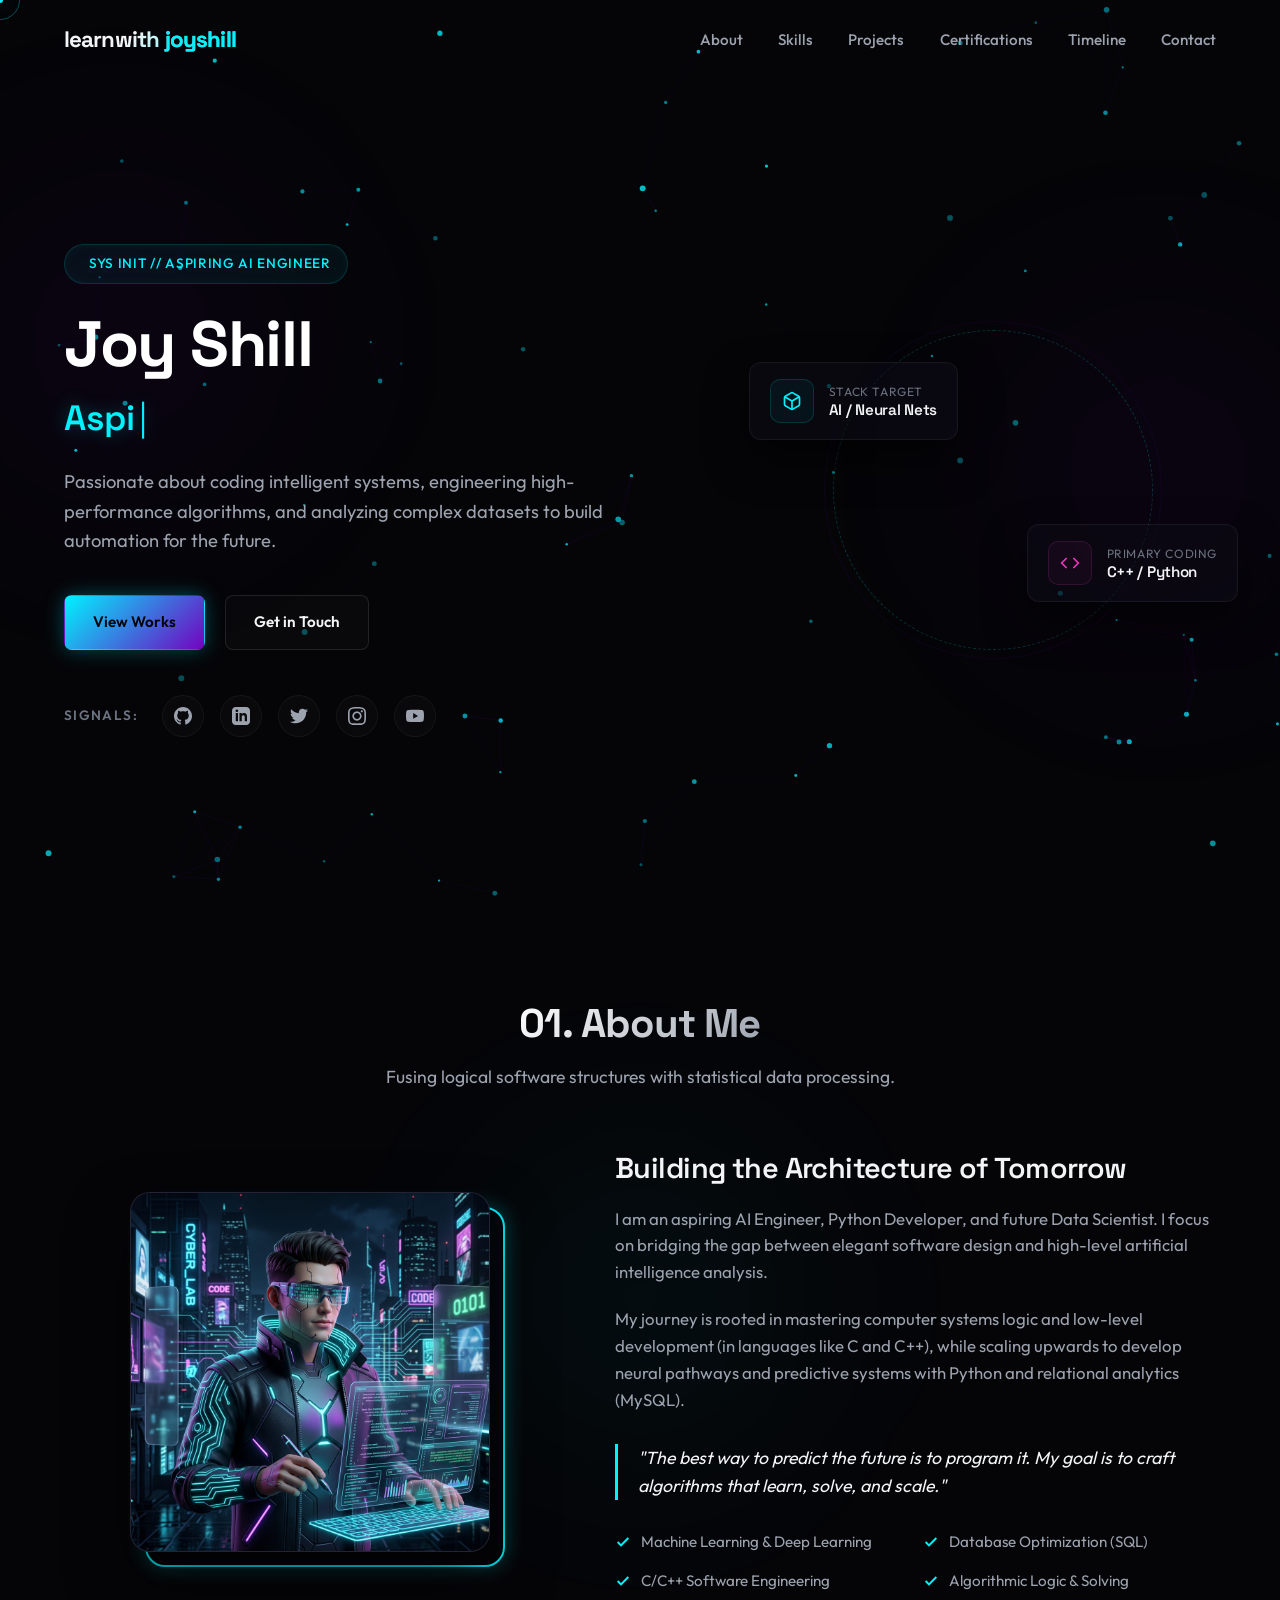
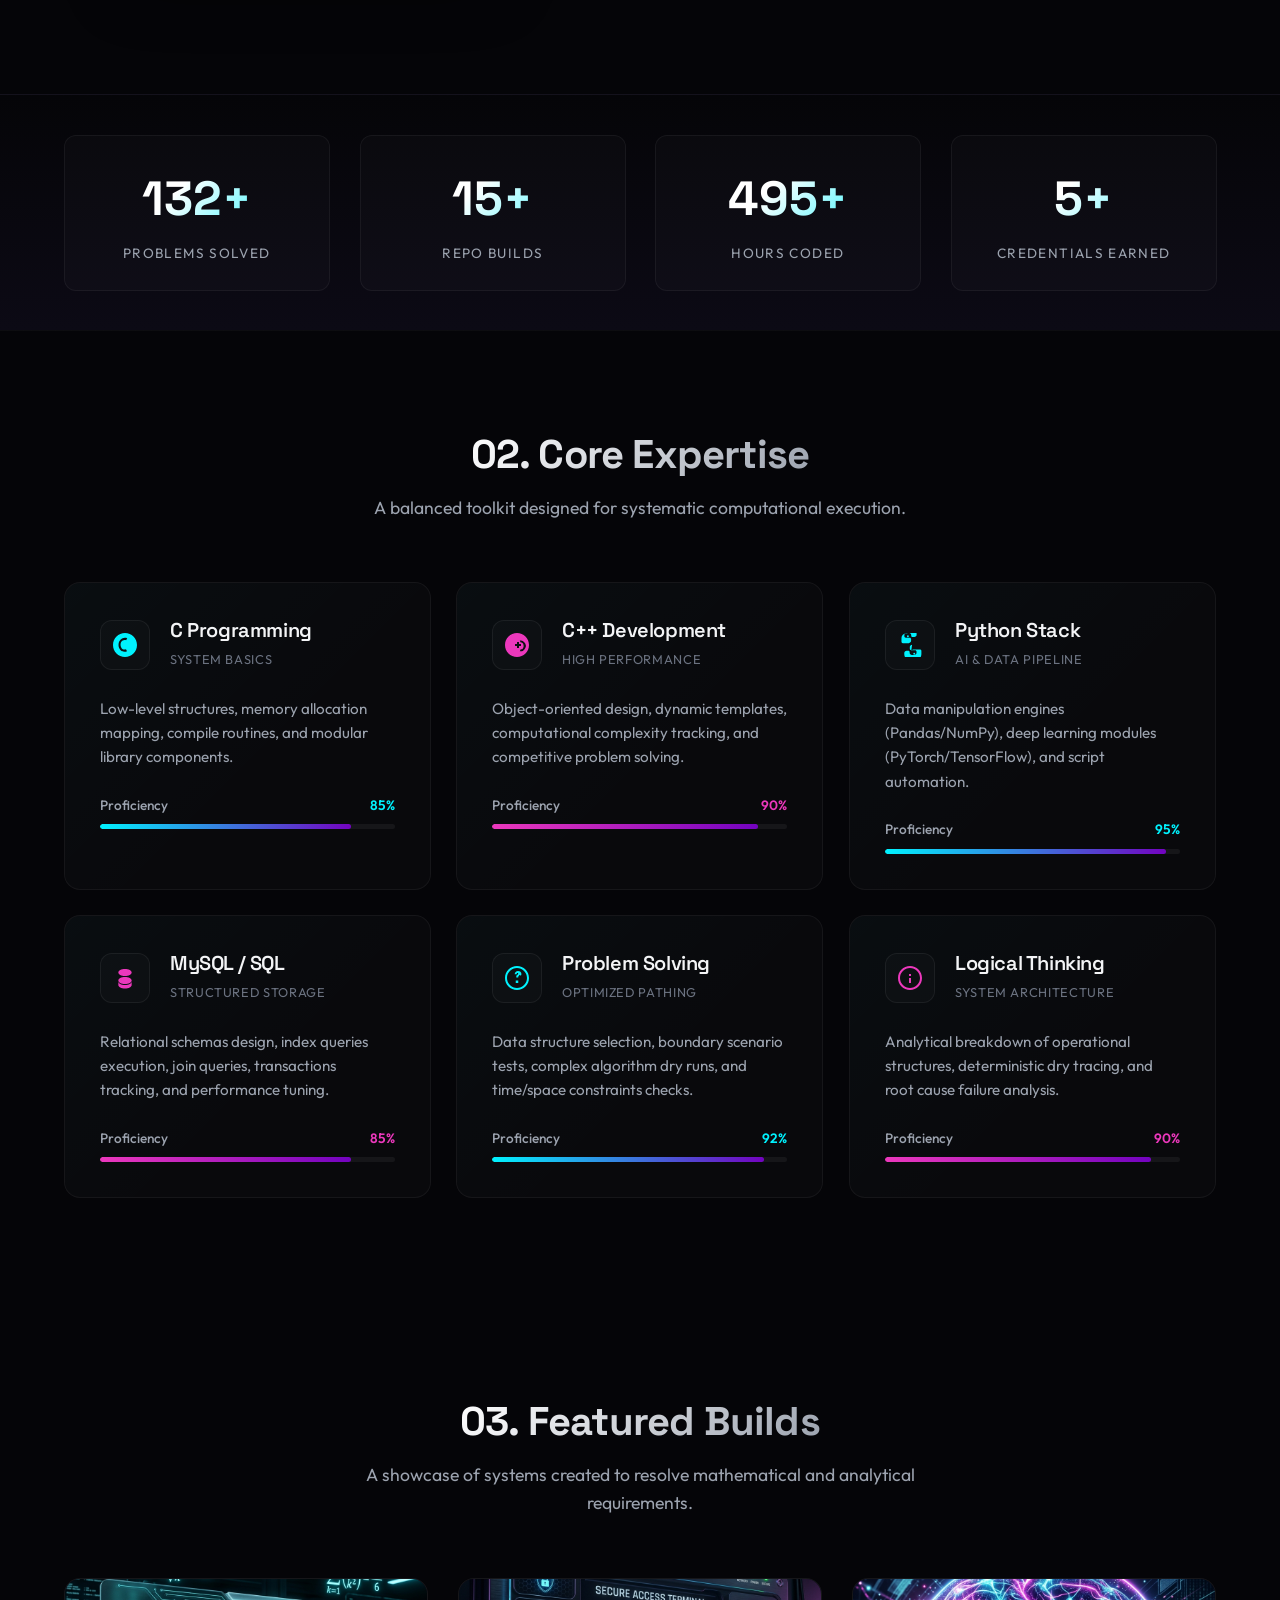
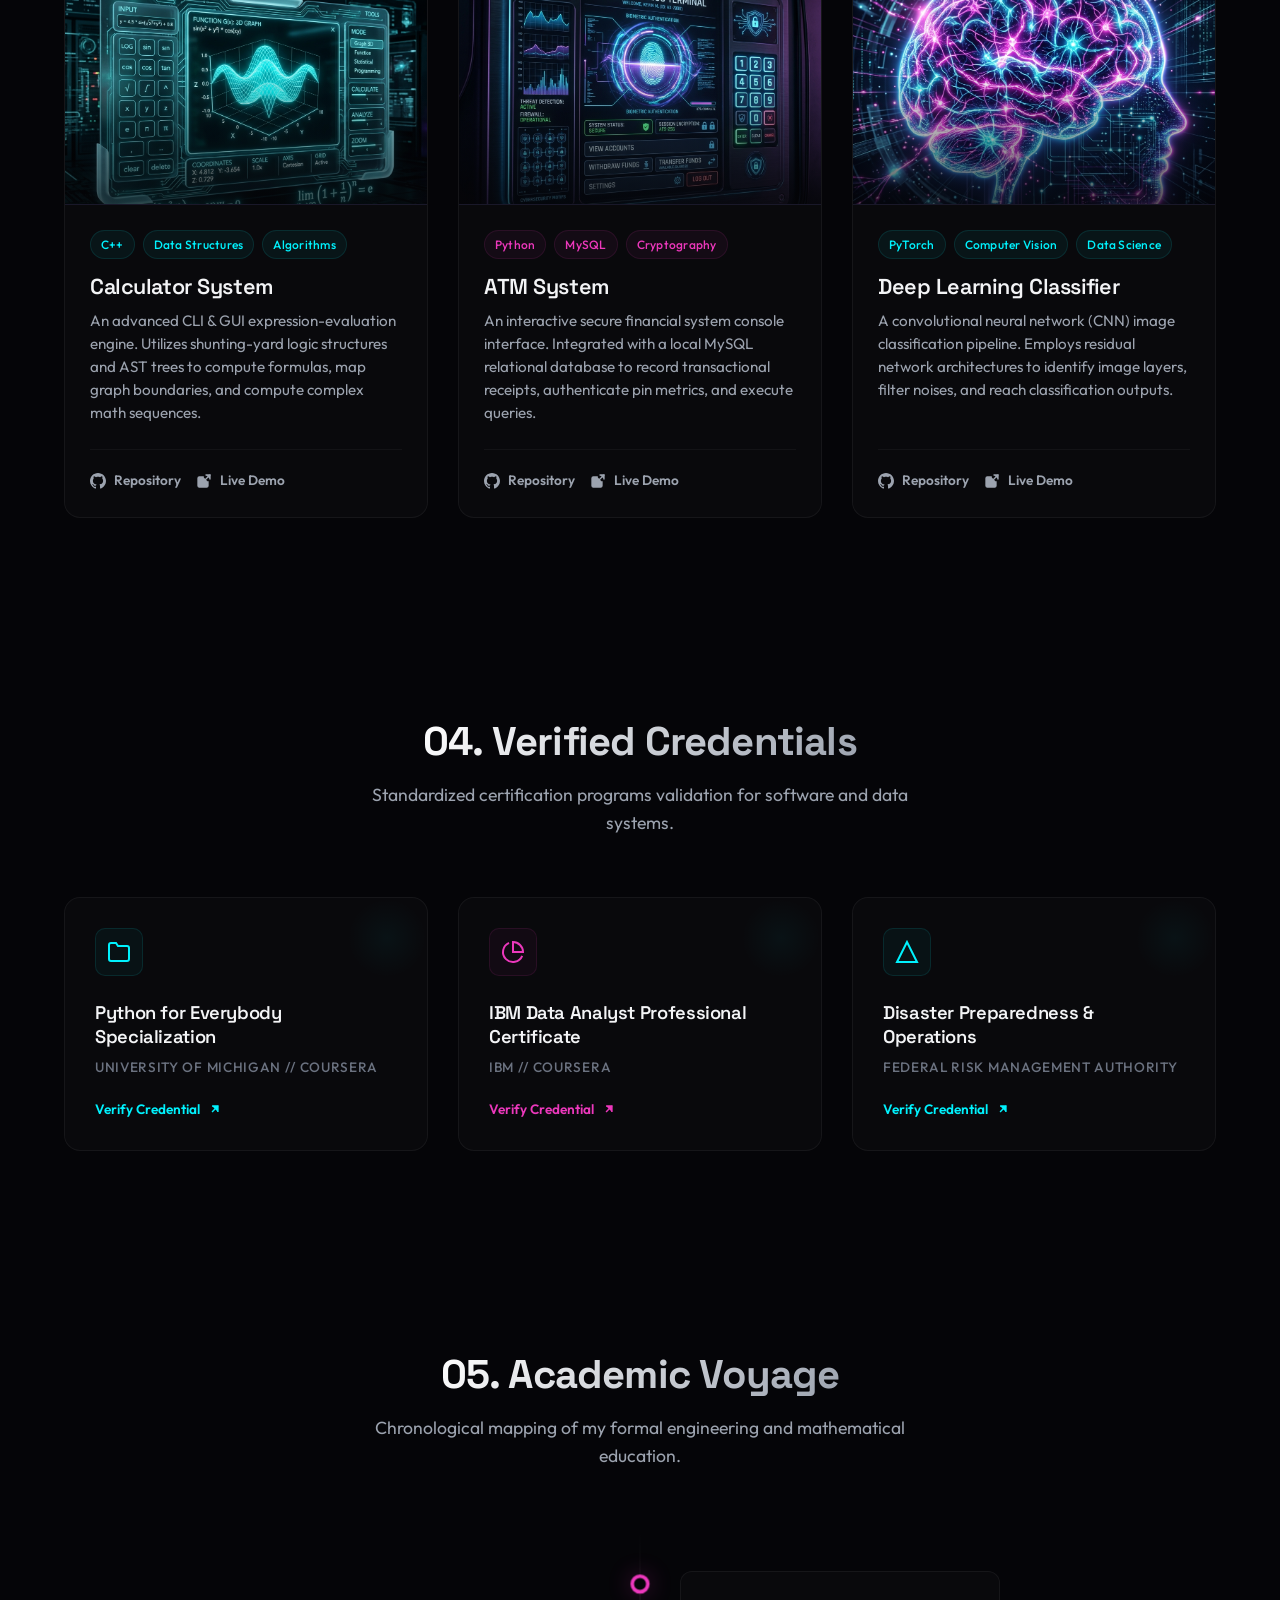
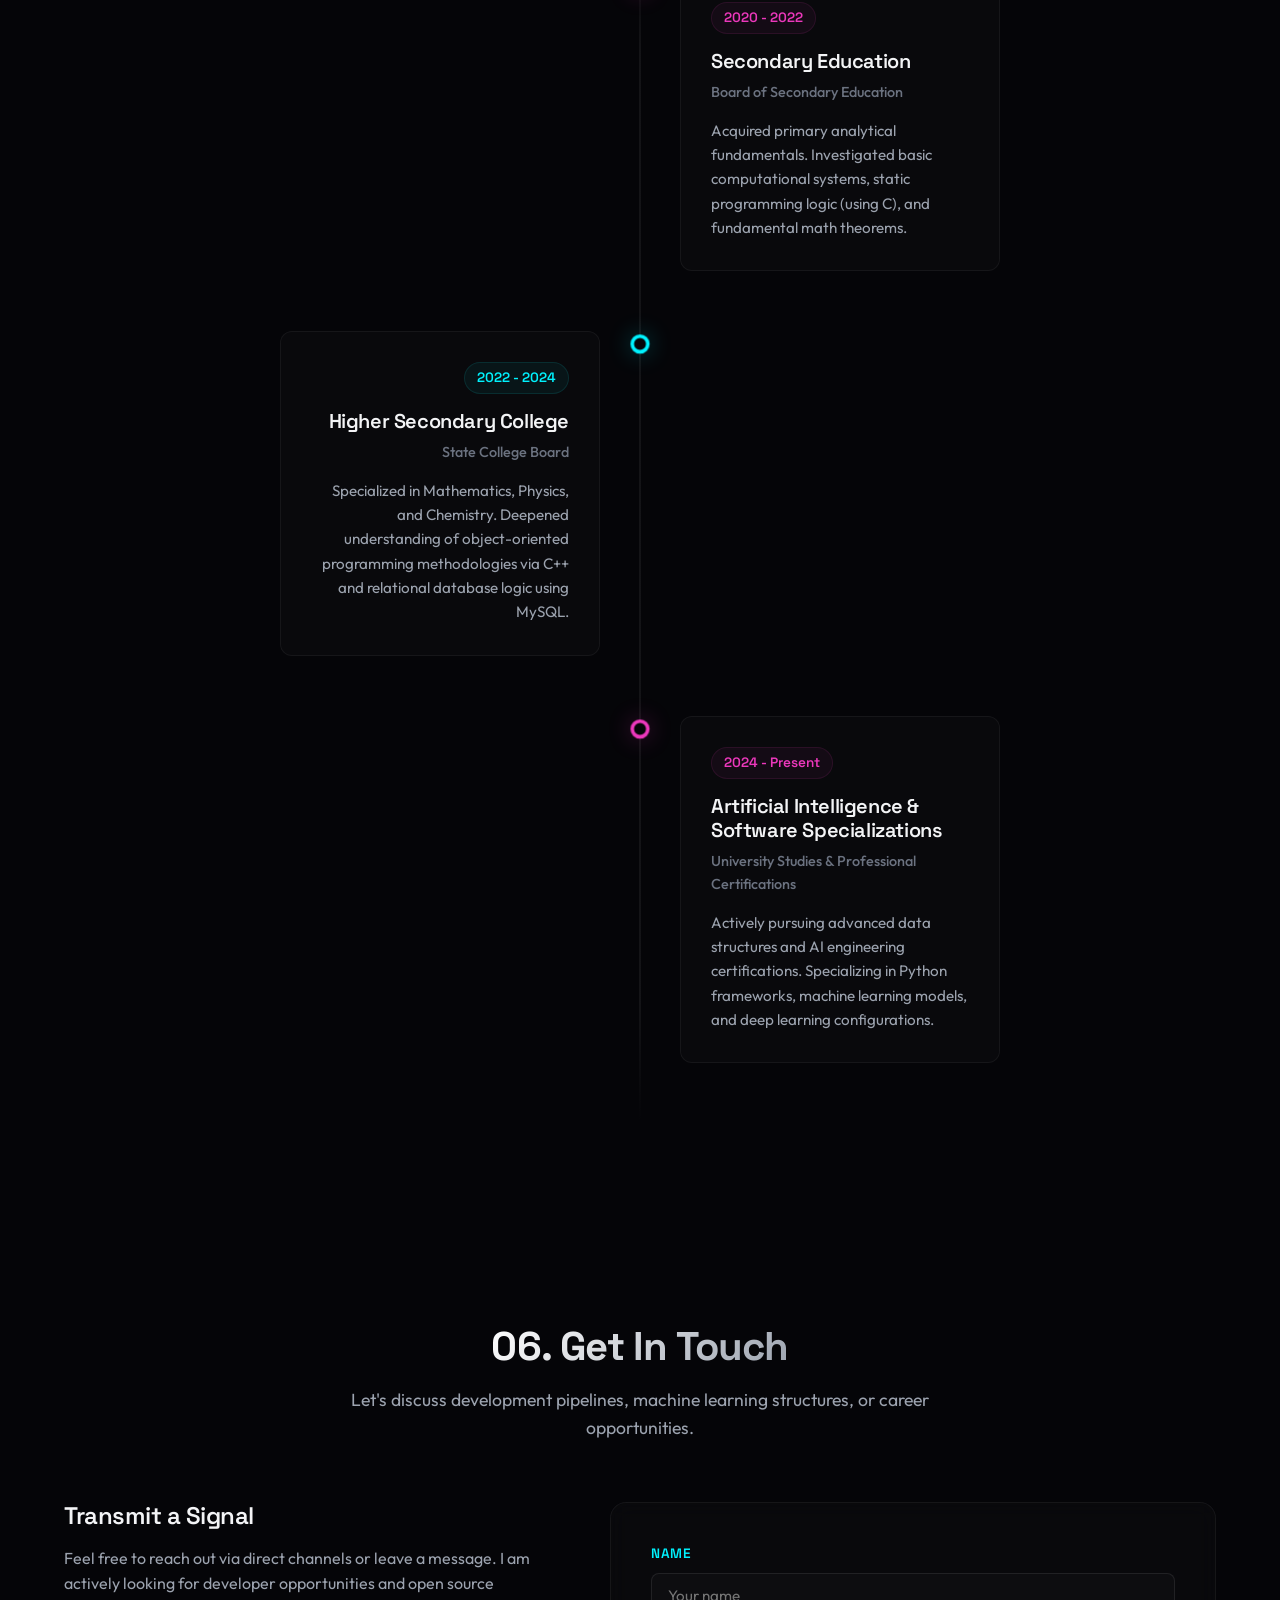
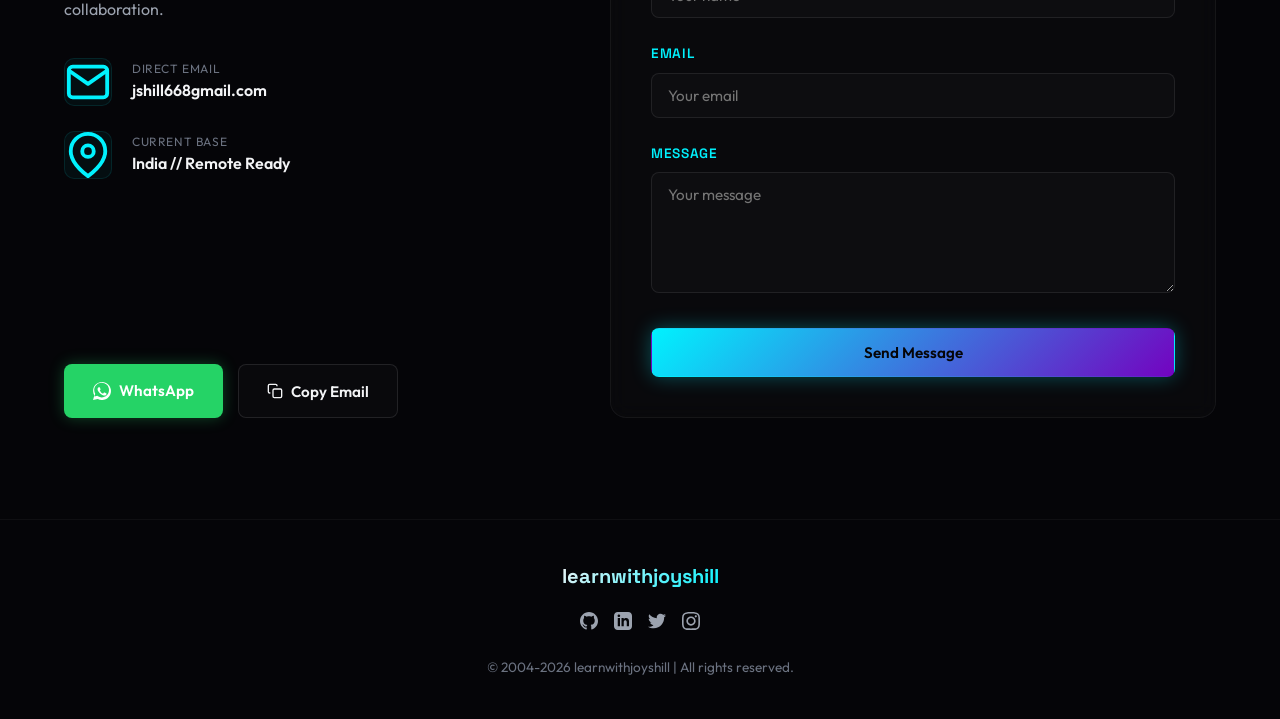
==== commit 831e55b0: "Update email address in contact details" ====
--- a/index.html
+++ b/index.html
@@ -796,7 +796,7 @@
                   </div>
                   <div class="contact-item-details">
                     <span>Direct Email</span>
-                    <p>learnwithjoyshill@gmail.com</p>
+                    <p>jshill668gmail.com</p>
                   </div>
                 </div>
 
@@ -919,4 +919,4 @@
   <script src="script.js"></script>
 </body>
 
-</html>+</html>
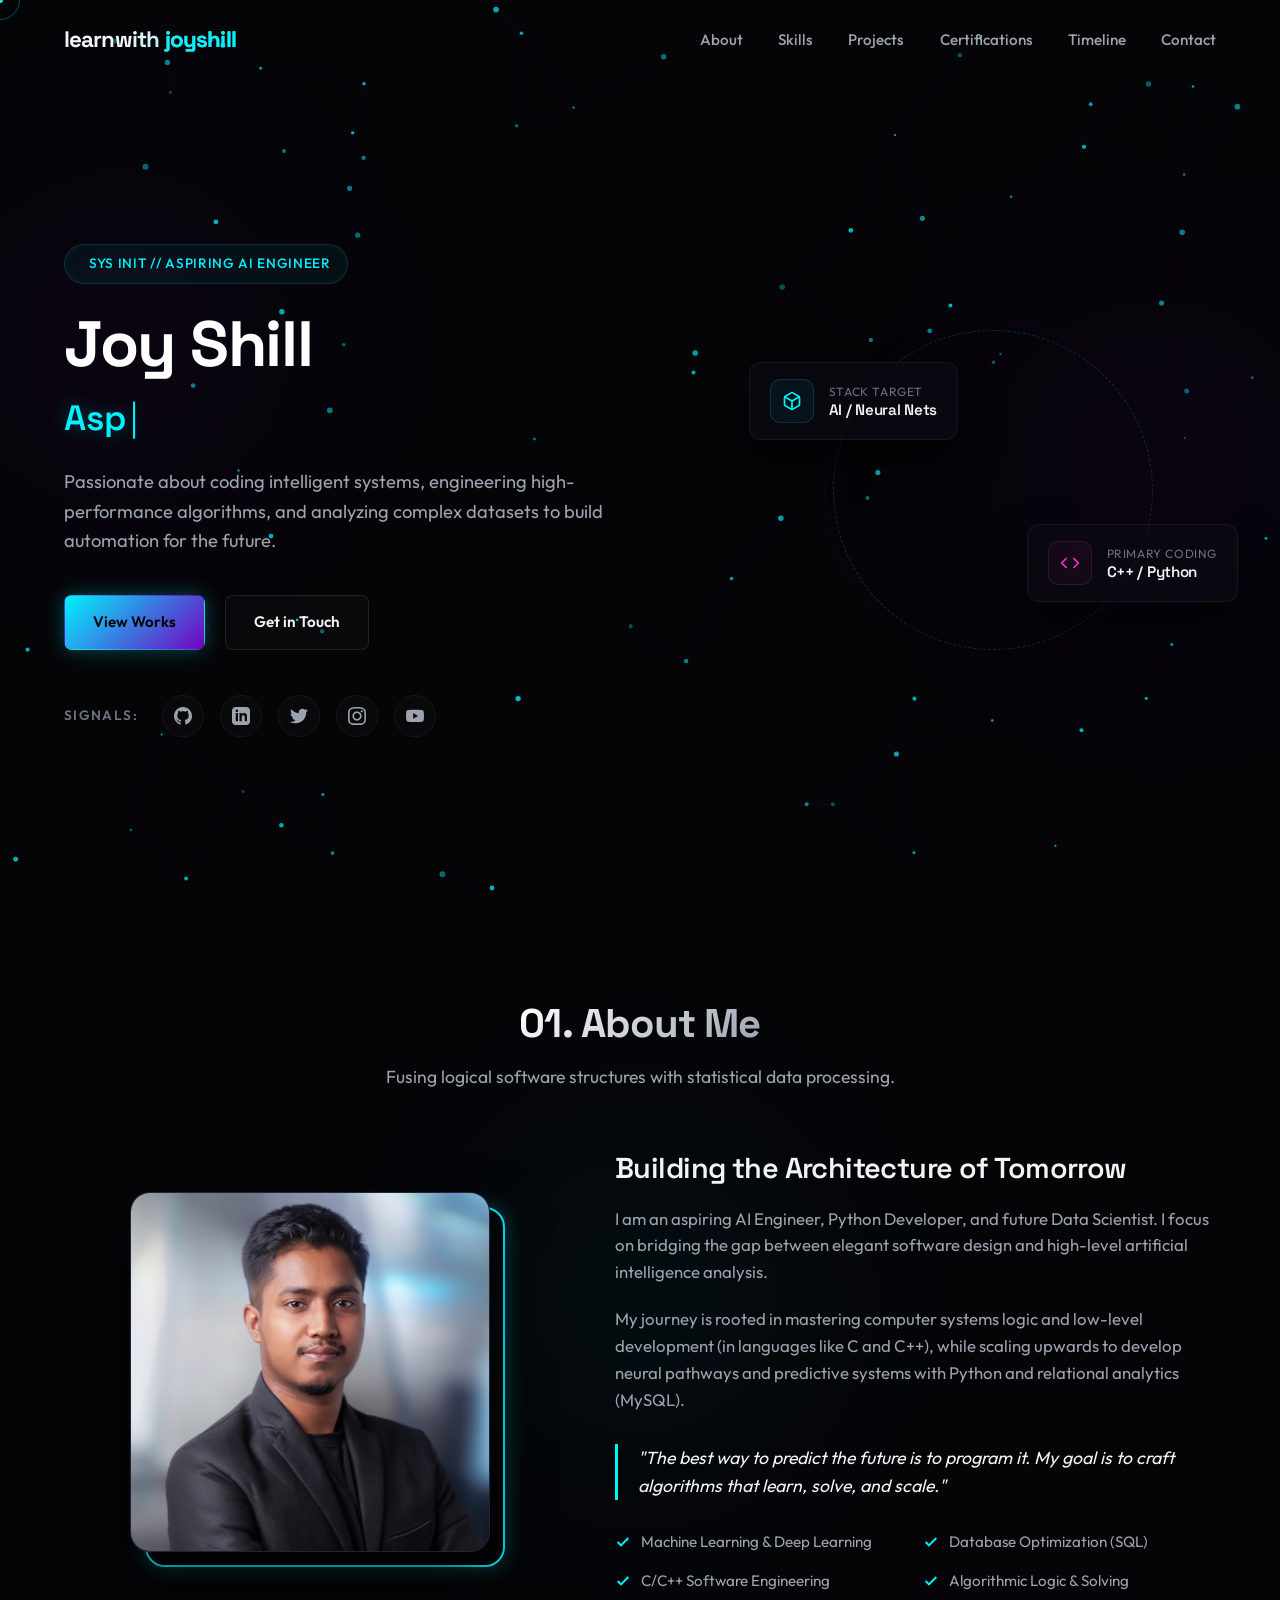
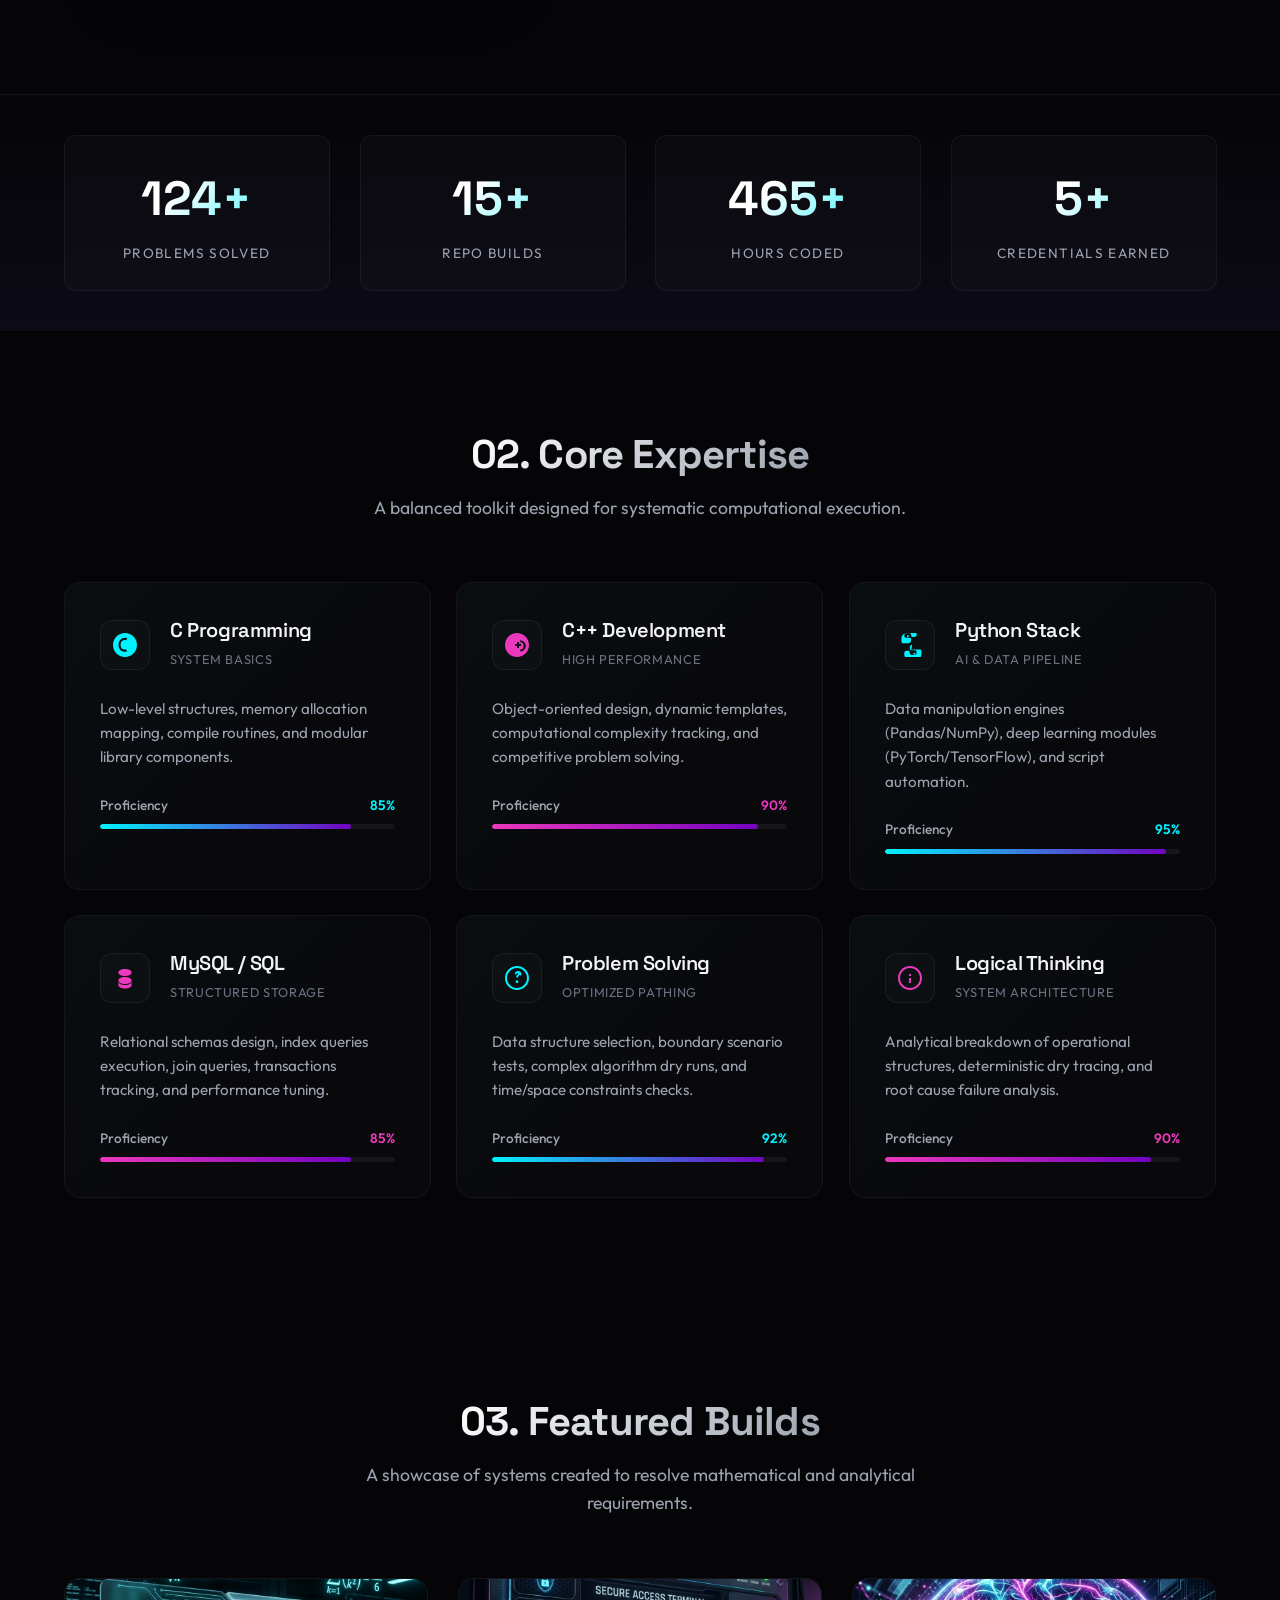
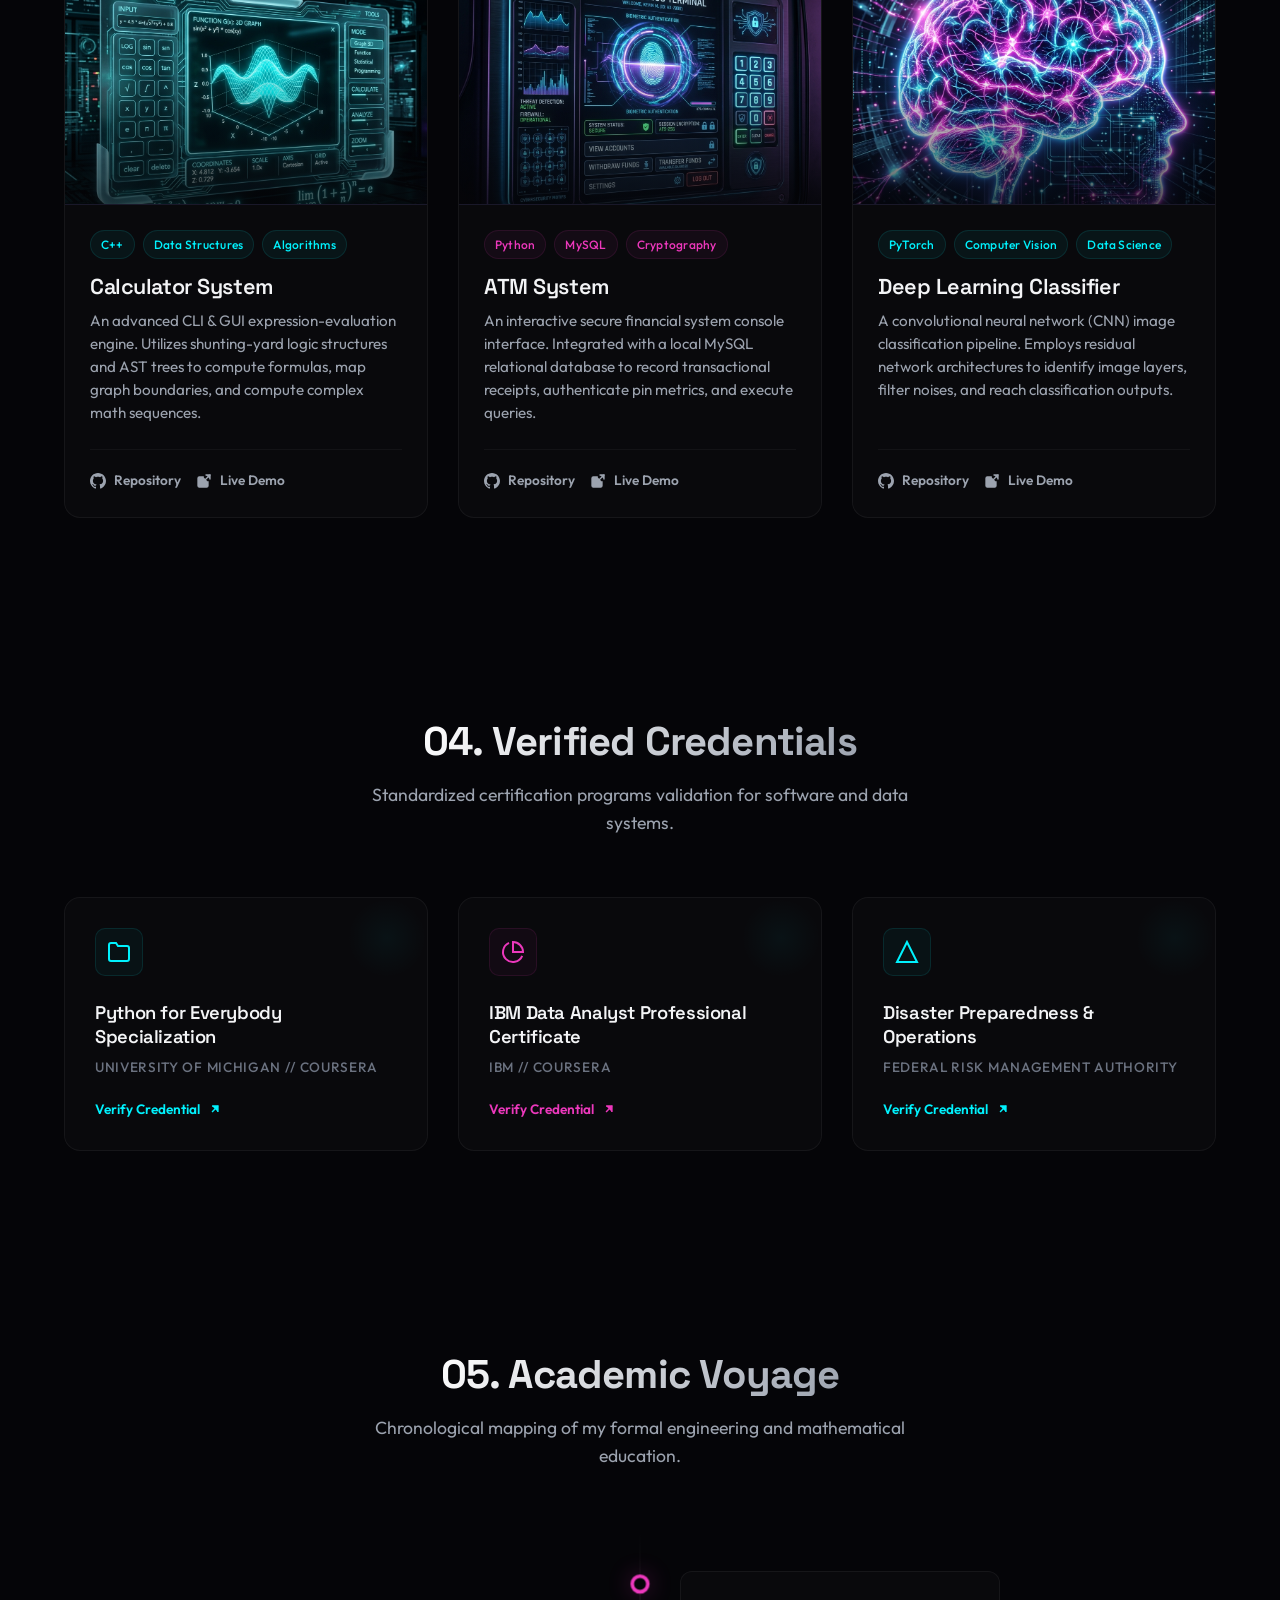
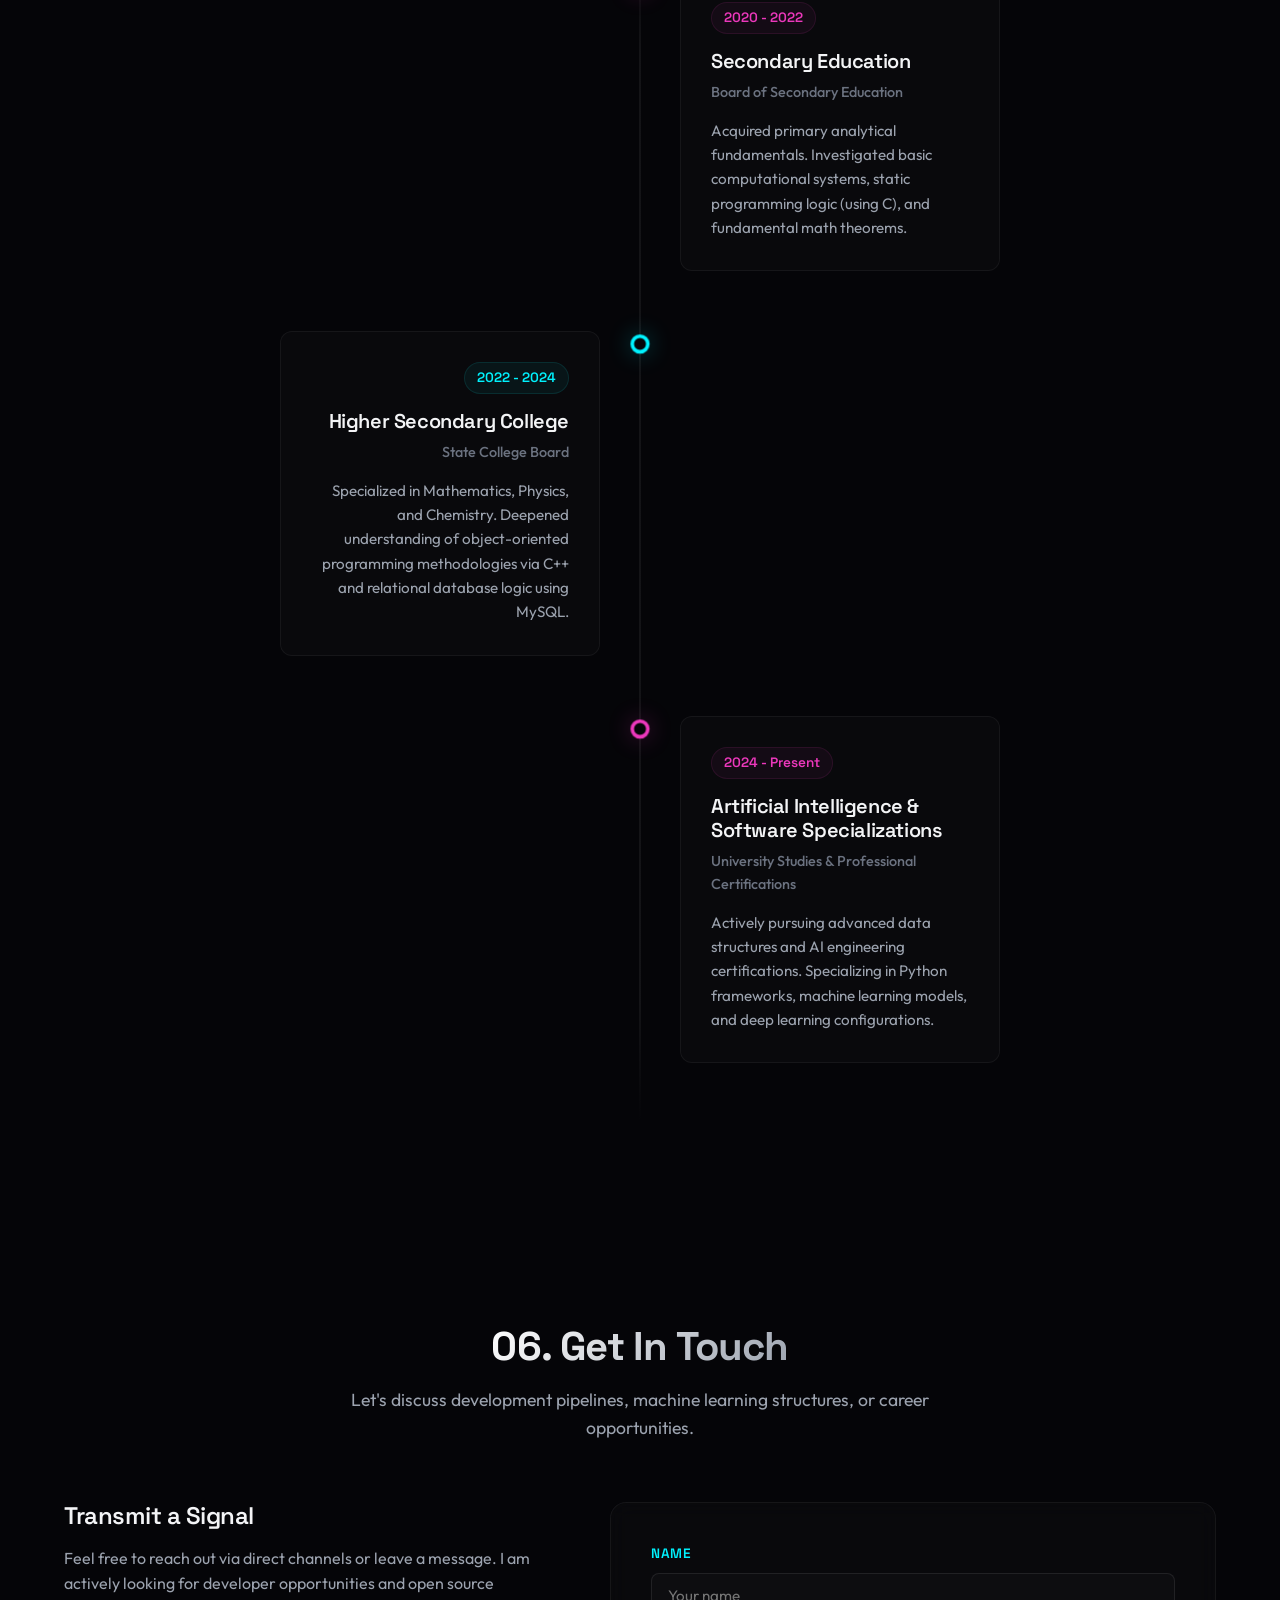
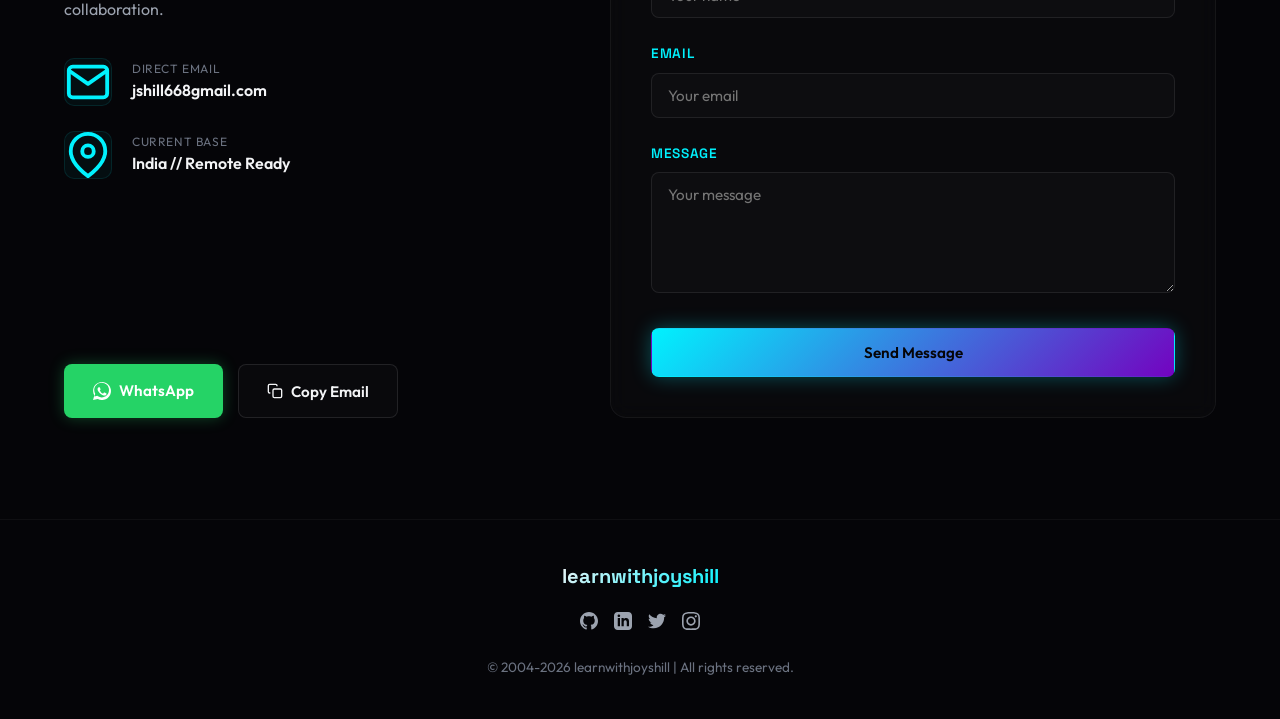
==== commit 91566dd5: "photo update" ====
--- a/index.html
+++ b/index.html
@@ -21,7 +21,7 @@
   <meta property="og:title" content="Joy Shill | AI Engineer &amp; Software Developer Portfolio">
   <meta property="og:description"
     content="Explore Joy Shill's projects (Calculator System, ATM System, Deep Learning), skills in C/C++/Python, and professional certifications. Built with premium cyber-neon aesthetics.">
-  <meta property="og:image" content="assets/images/avatar.png">
+  <meta property="og:image" content="assets/images/joy.png">
   <meta property="og:site_name" content="Joy Shill Portfolio">
 
   <!-- Twitter -->
@@ -30,7 +30,7 @@
   <meta property="twitter:title" content="Joy Shill | AI Engineer &amp; Software Developer Portfolio">
   <meta property="twitter:description"
     content="Explore Joy Shill's projects (Calculator System, ATM System, Deep Learning), skills in C/C++/Python, and professional certifications. Built with premium cyber-neon aesthetics.">
-  <meta property="twitter:image" content="assets/images/avatar.png">
+  <meta property="twitter:image" content="assets/images/joy.png">
 
   <!-- Favicon Support -->
   <link rel="icon" type="image/png" href="assets/images/favicon.png">
@@ -47,7 +47,7 @@
     "name": "Joy Shill",
     "alternateName": "learnwithjoyshill",
     "url": "https://github.com/learnwithjoyshill",
-    "image": "assets/images/avatar.png",
+    "image": "assets/images/joy.png",
     "jobTitle": "AI Engineer & Software Developer",
     "description": "Aspiring AI Engineer, Python Developer, and future Data Scientist focused on machine learning, software architecture, and algorithmic problem solving.",
     "knowsAbout": ["Artificial Intelligence", "Deep Learning", "Data Science", "Python", "C++", "C", "MySQL", "Problem Solving"],
@@ -226,7 +226,7 @@
         <div class="about-grid">
           <div class="about-img-wrapper reveal">
             <div class="about-img-frame">
-              <img src="assets/images/avatar.png"
+              <img src="assets/images/joy.png"
                 alt="Joy Shill - Cyberpunk themed developer avatar with glowing smart glasses" loading="lazy"
                 width="360" height="360">
             </div>
@@ -919,4 +919,4 @@
   <script src="script.js"></script>
 </body>
 
-</html>
+</html>
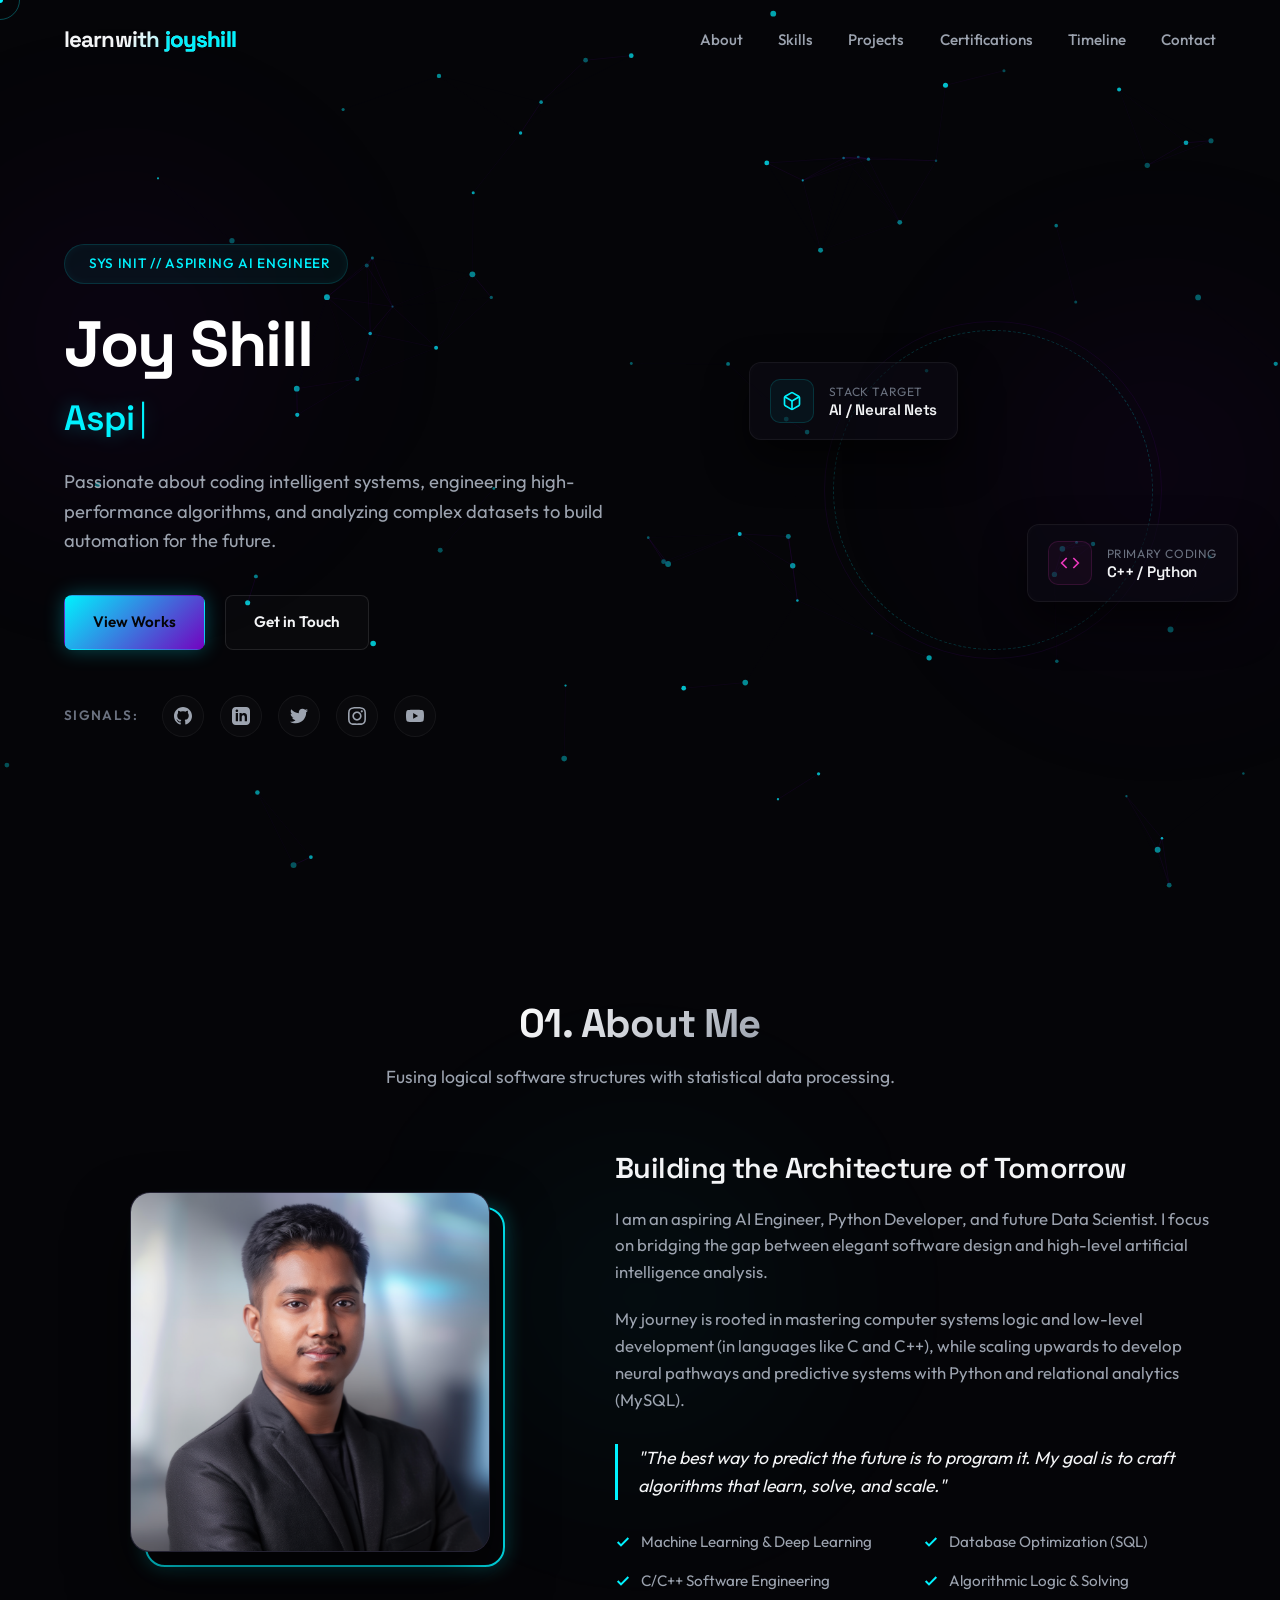
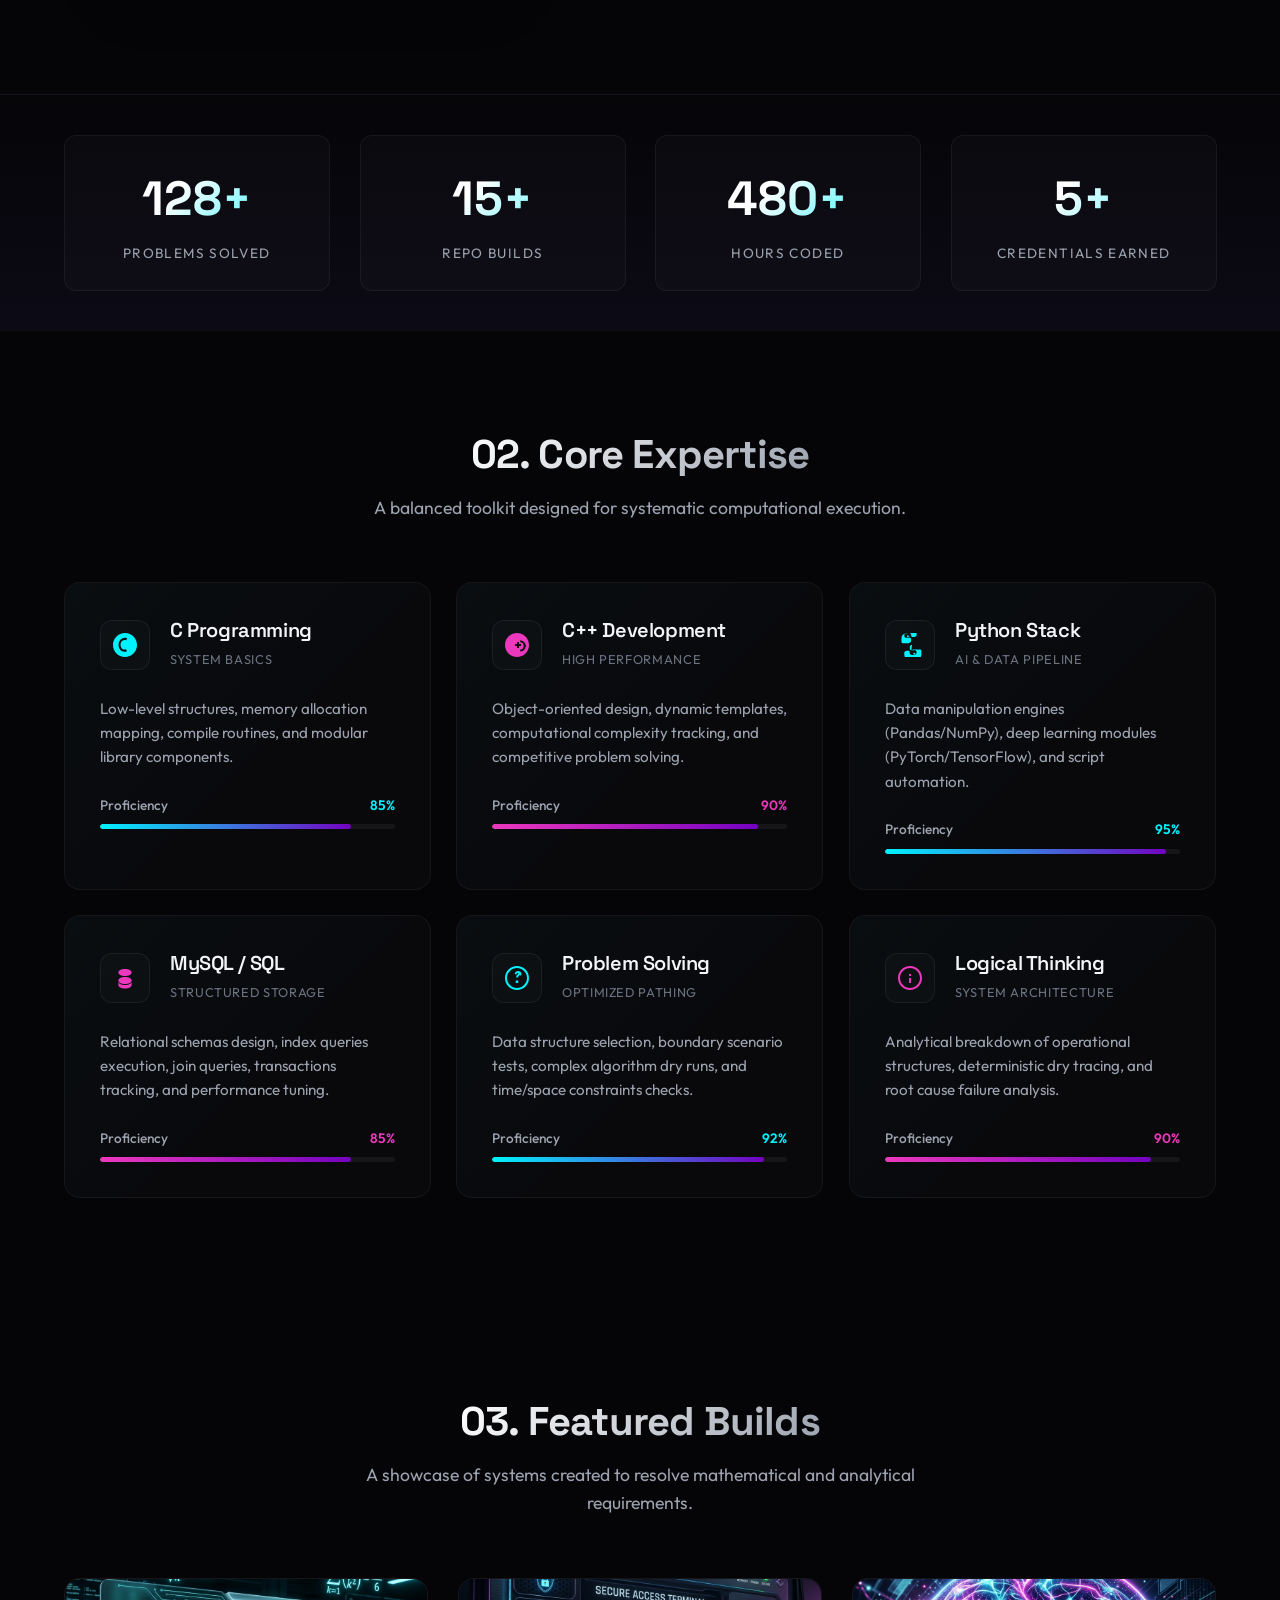
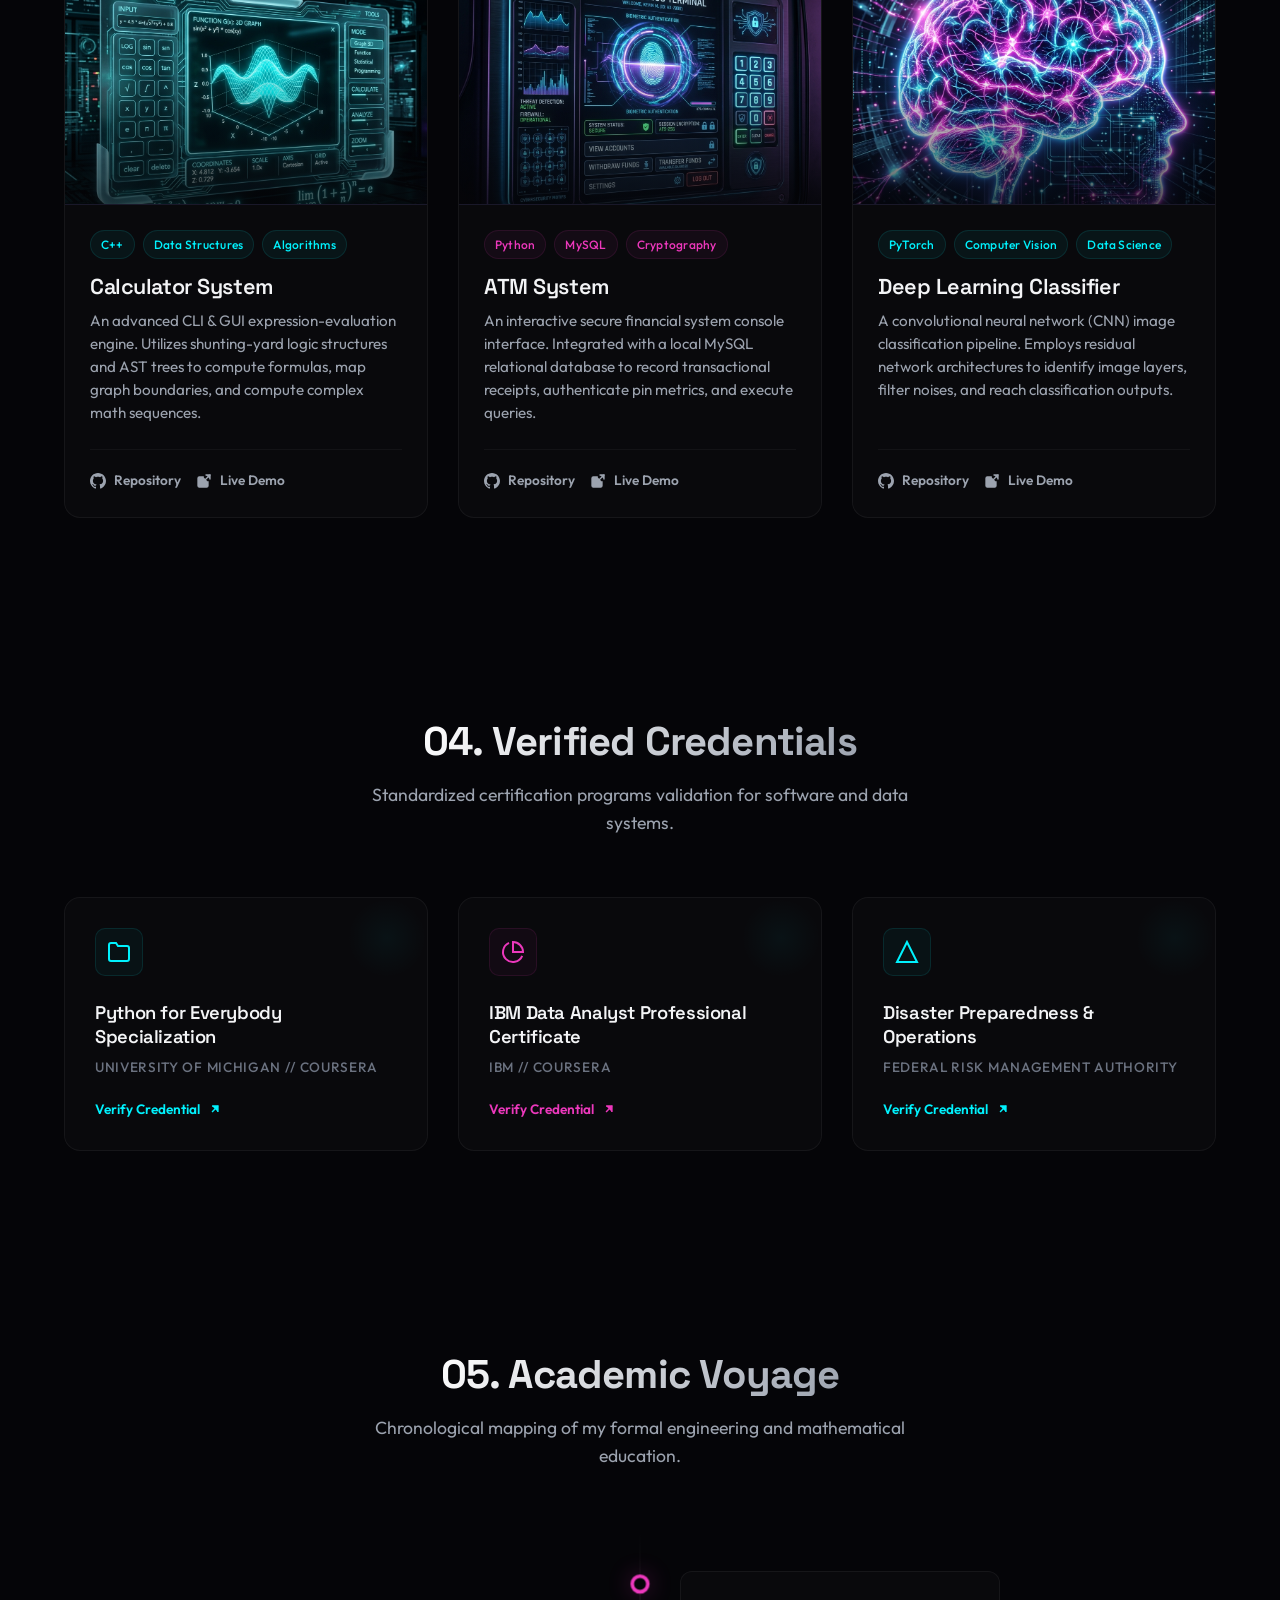
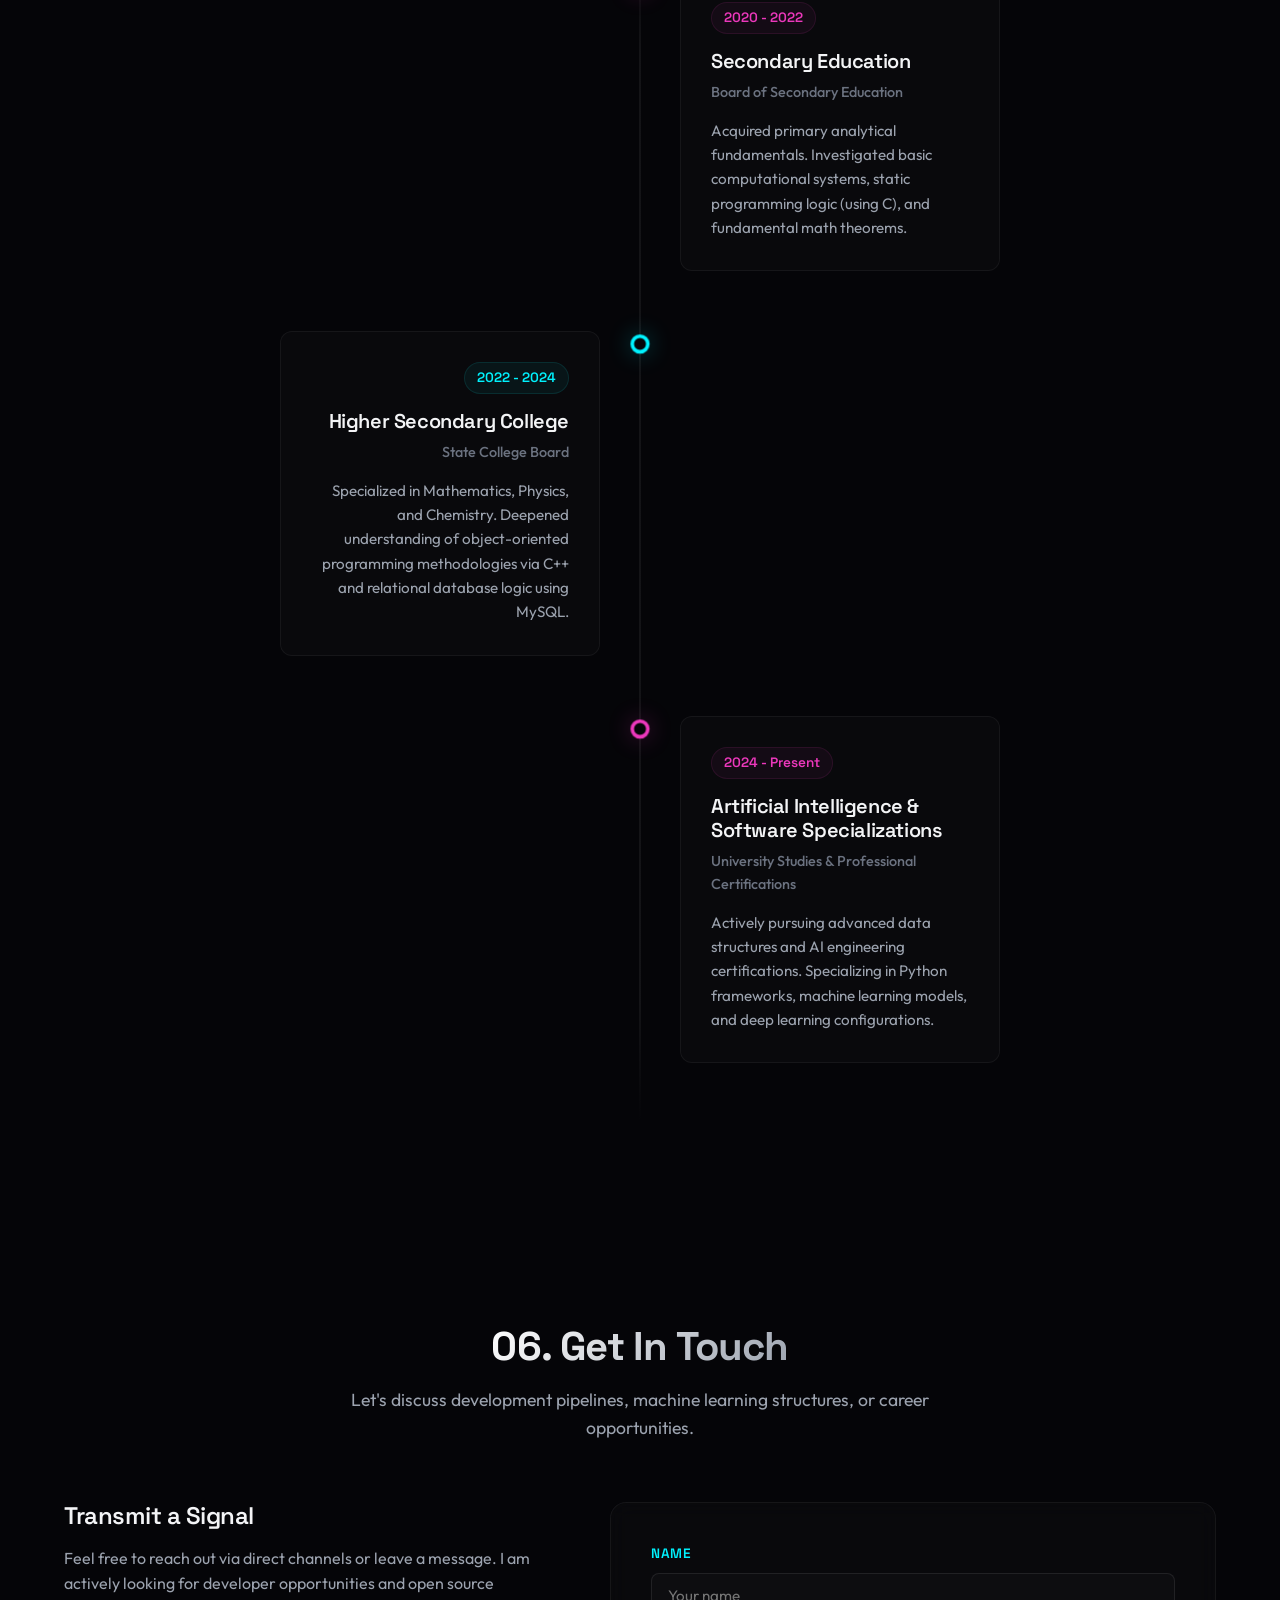
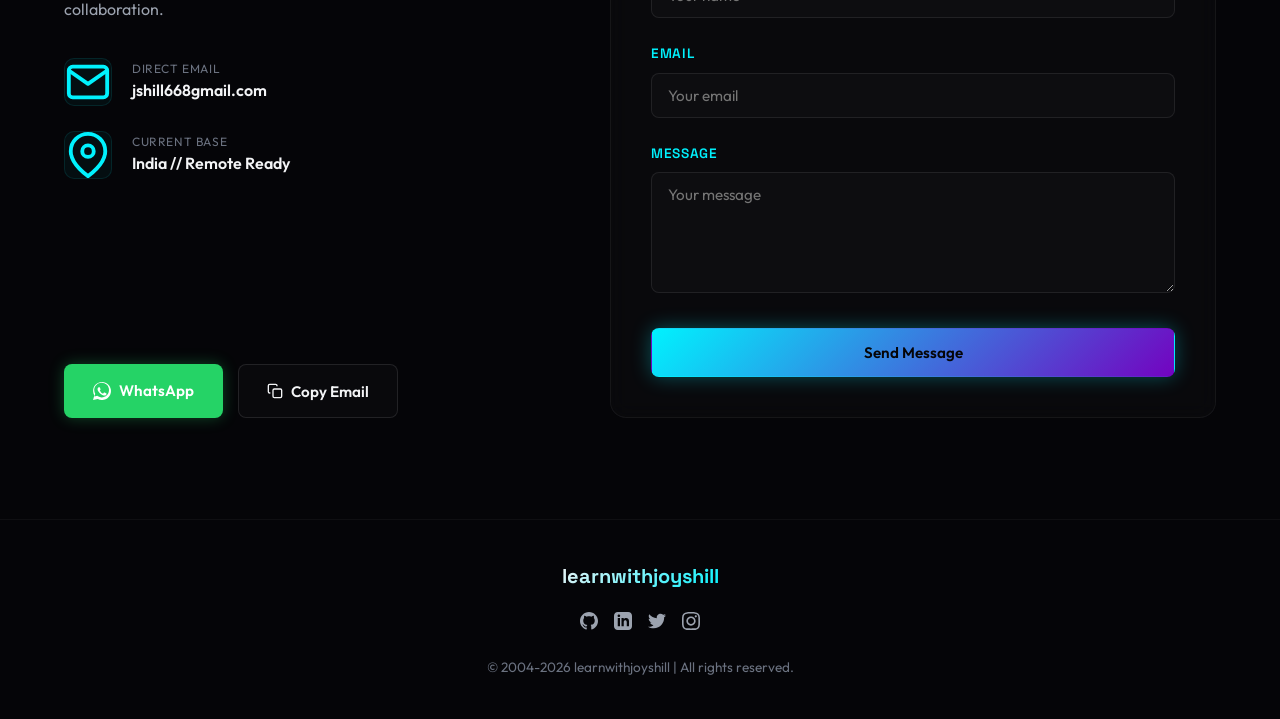
==== commit 55f6c0be: "api updated" ====
--- a/index.html
+++ b/index.html
@@ -841,7 +841,7 @@
           <!-- Right Panel: Form -->
           <div class="contact-form reveal">
             <!-- Add APIs in the # code -->
-            <form action="#" method="POST">
+            <form action="https://form.codewithtanim.works/f/1136a7d0880d2833" method="POST">
               <label for="name">Name</label>
               <input type="text" id="name" name="name" placeholder="Your name" required />
 
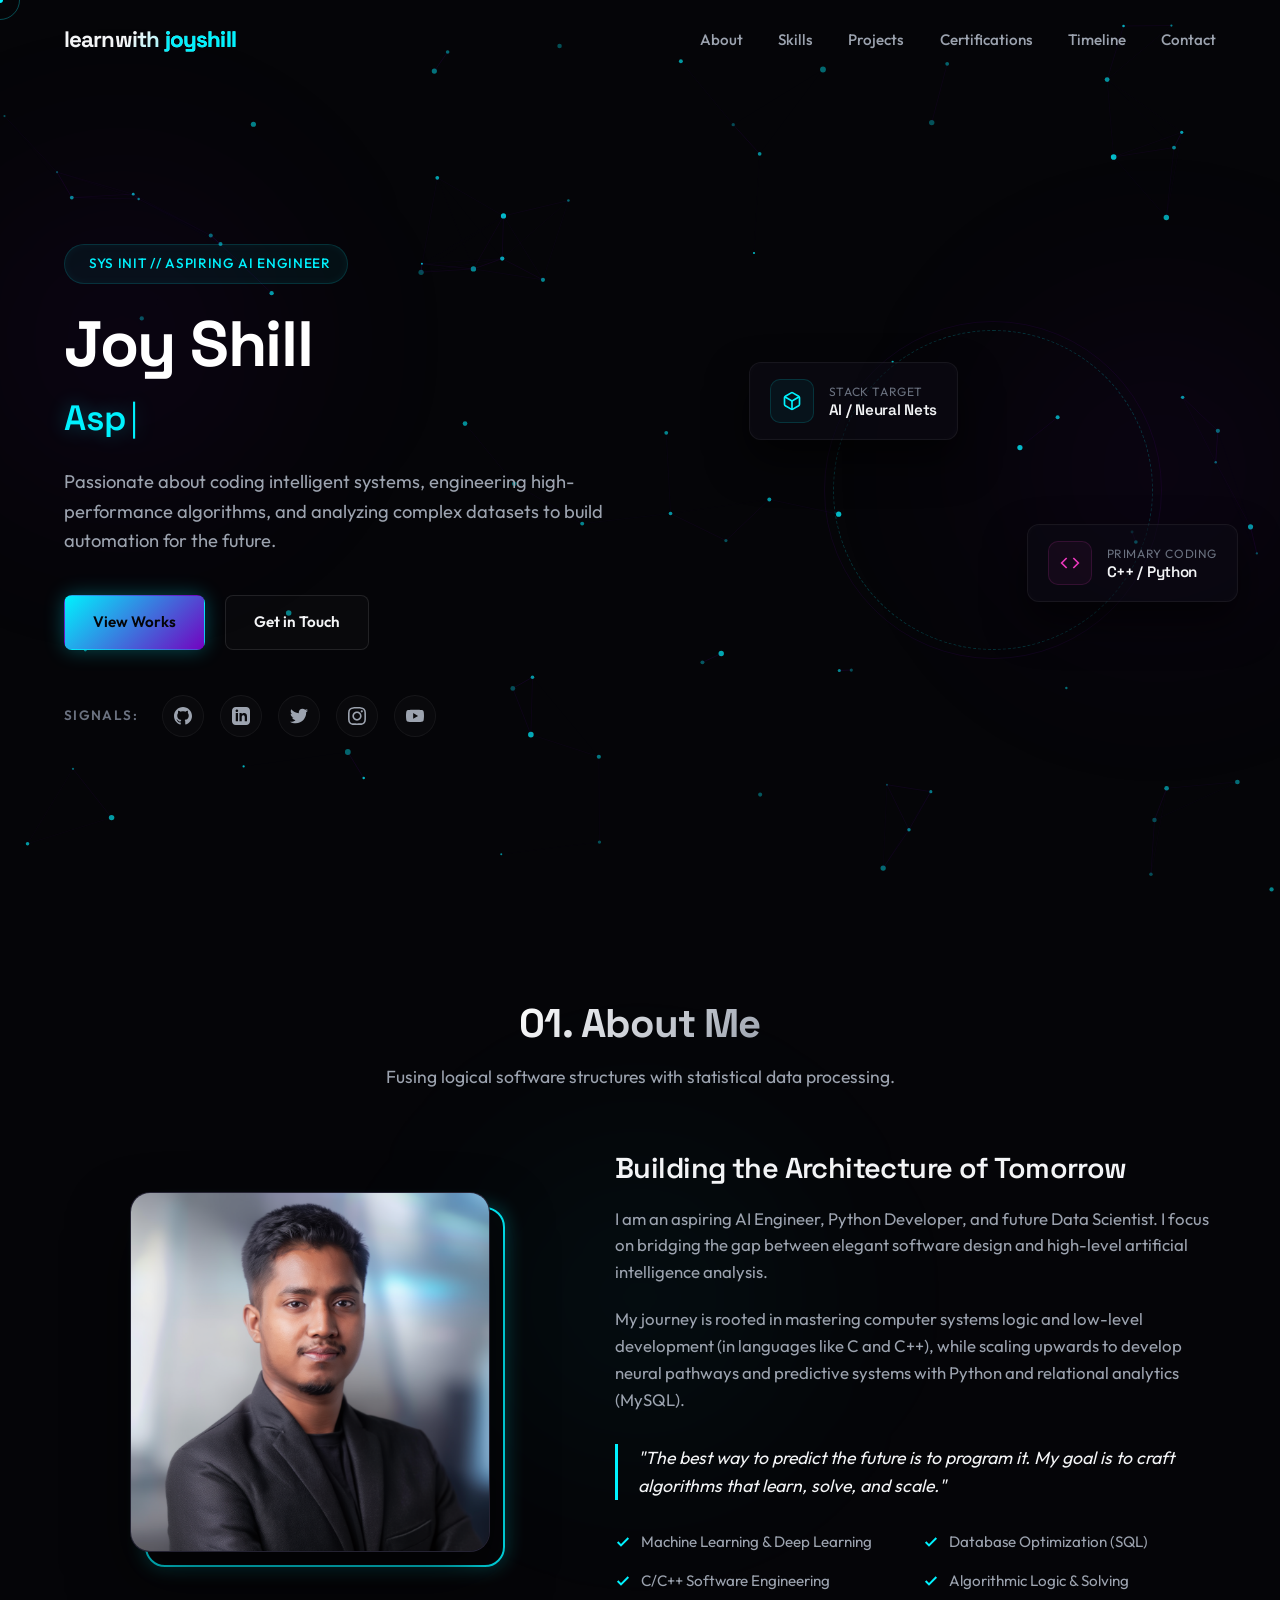
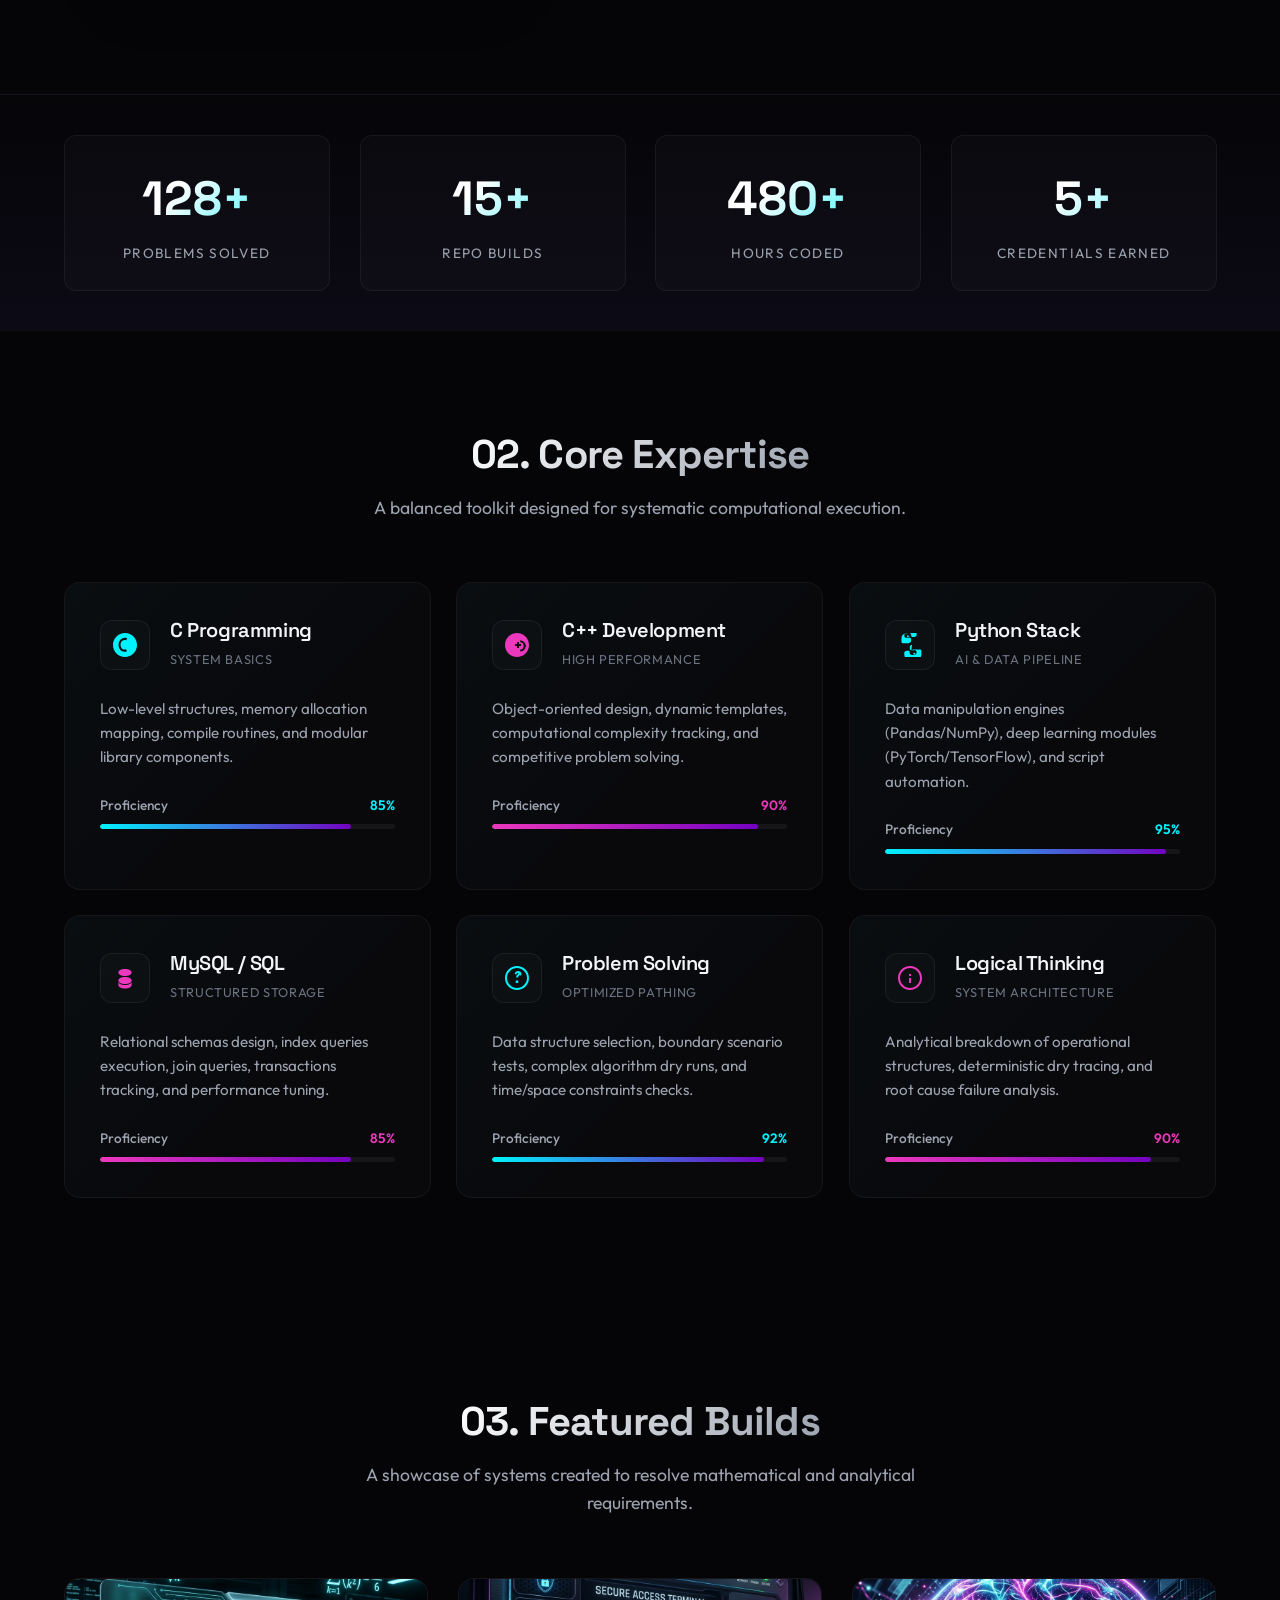
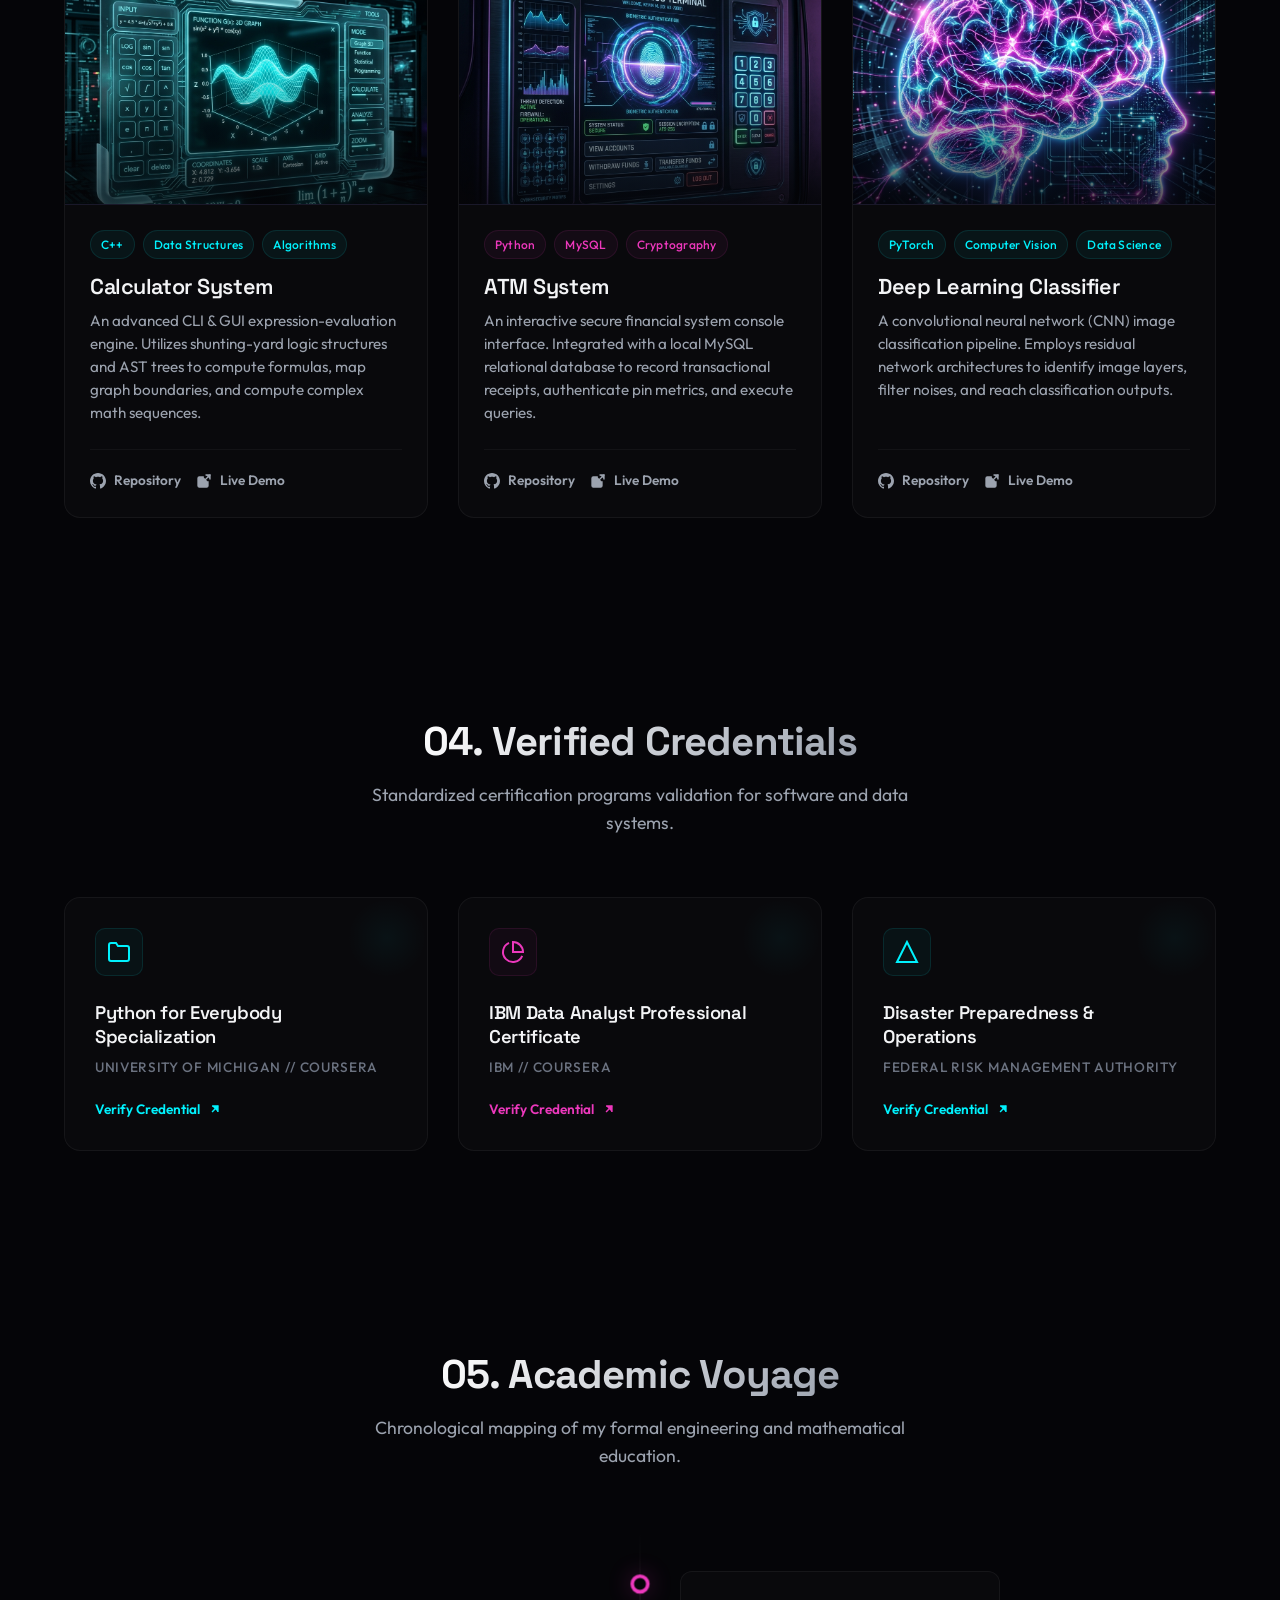
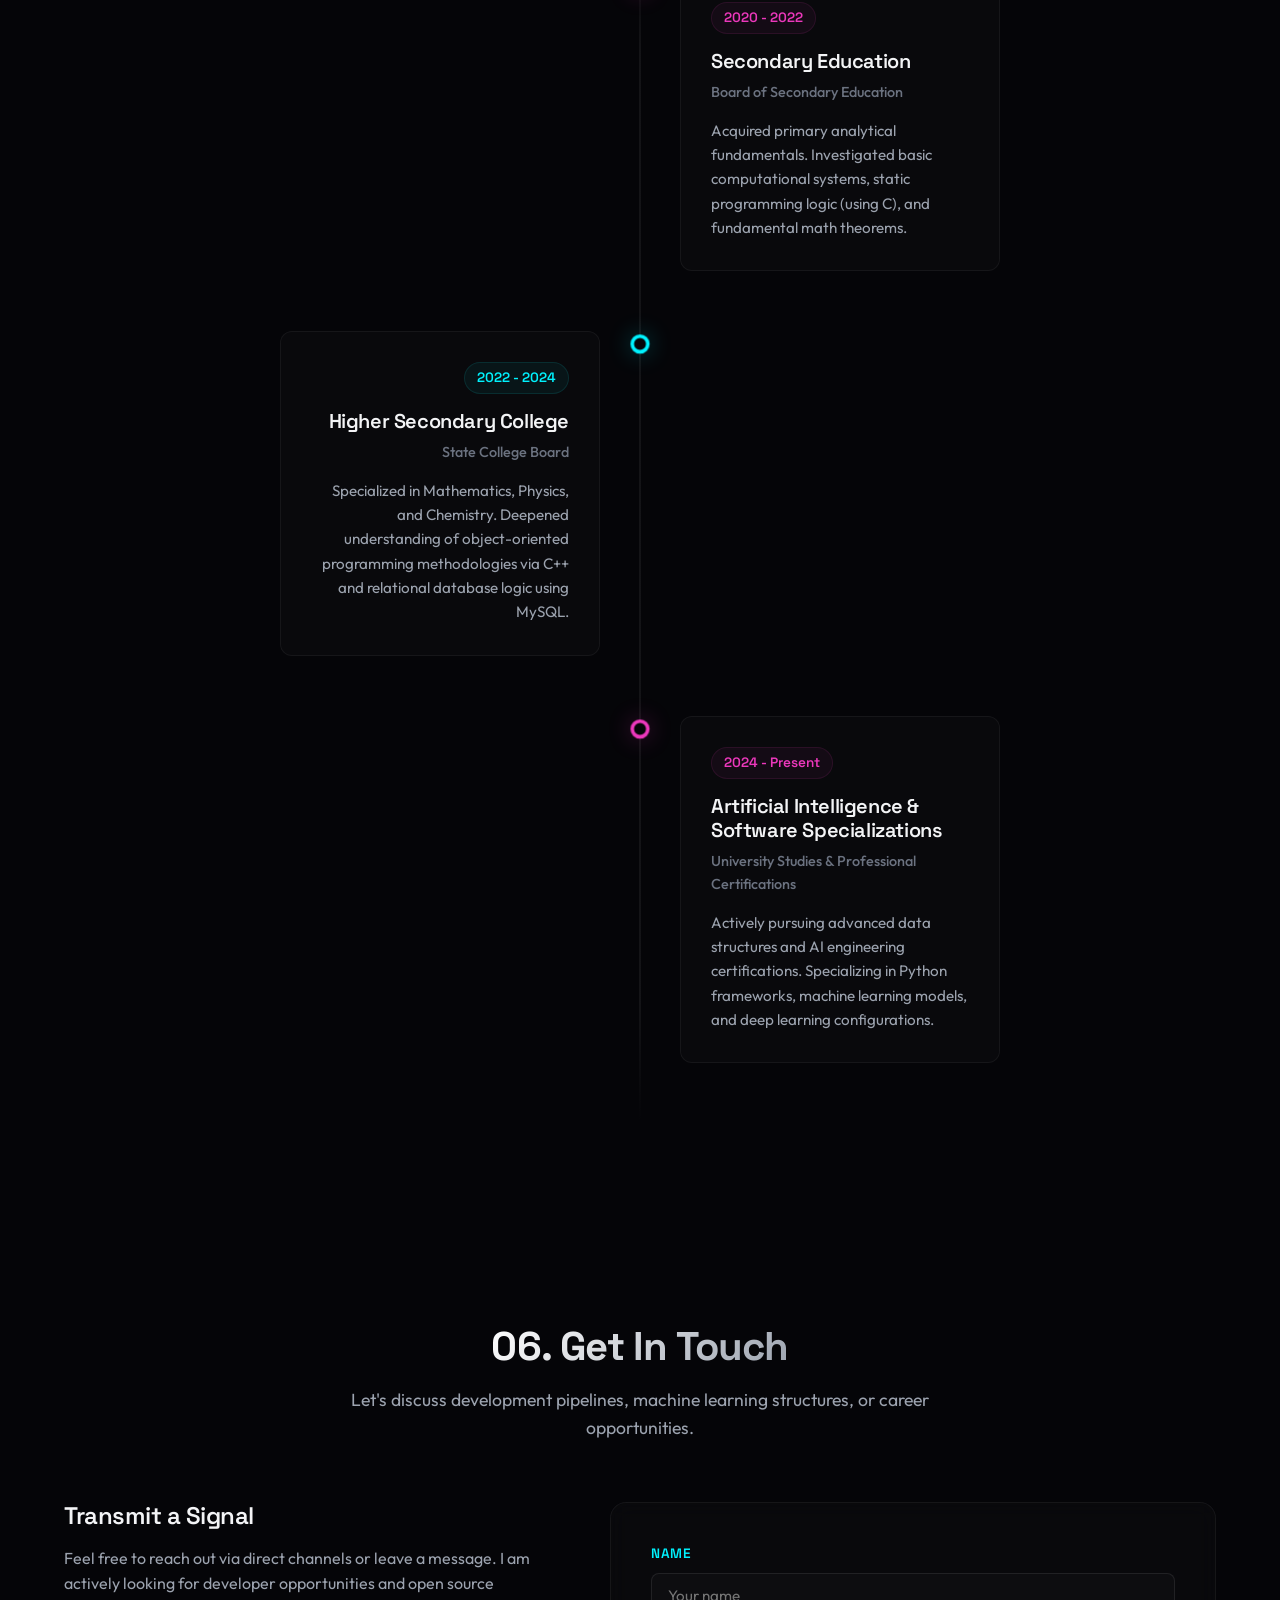
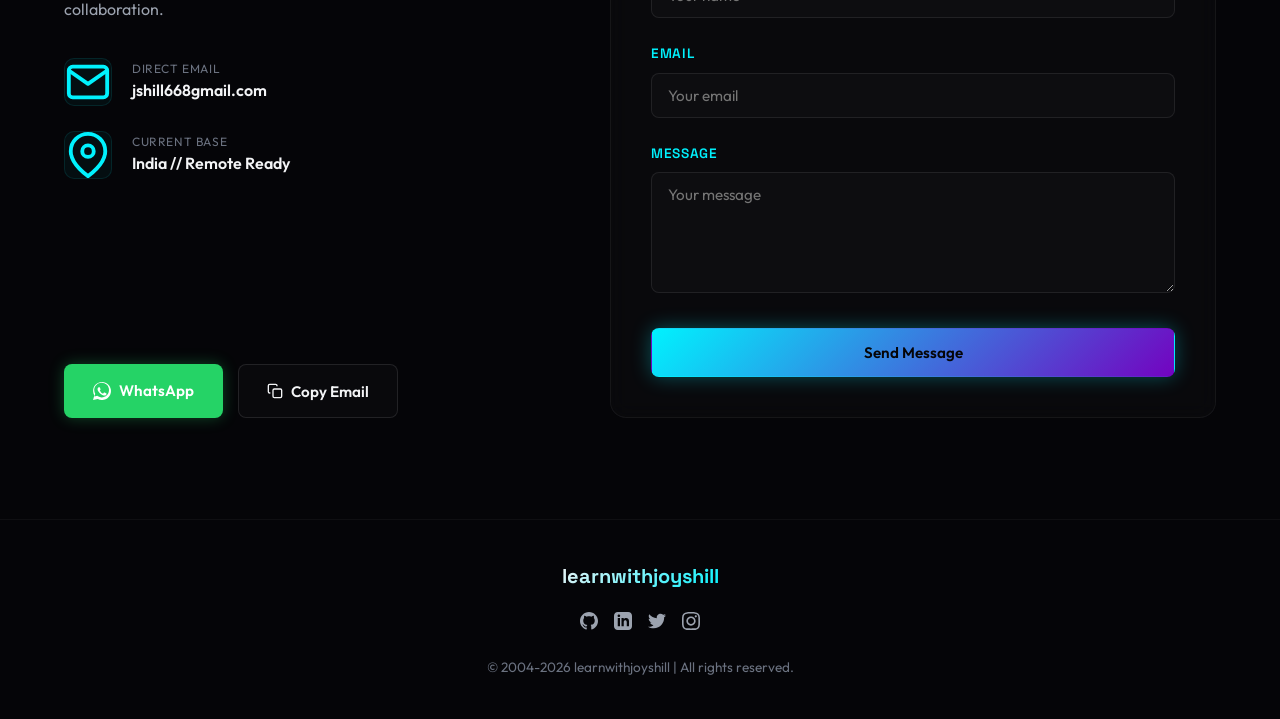
==== commit a28657d9: "NAME CHANGE" ====
--- a/index.html
+++ b/index.html
@@ -6,7 +6,7 @@
   <meta name="viewport" content="width=device-width, initial-scale=1.0">
 
   <!-- Primary SEO Metadata -->
-  <title>Joy Shill | AI Engineer &amp; Software Developer Portfolio</title>
+  <title>JOY CHANDRA SHILL | AI Engineer &amp; Software Developer Portfolio</title>
   <meta name="title" content="Joy Shill | AI Engineer &amp; Software Developer Portfolio">
   <meta name="description"
     content="Portfolio of Joy Shill (learnwithjoyshill) - Aspiring AI Engineer, Python Developer, and future Data Scientist. Explore my technical projects, core skills, certifications, and academic timeline.">
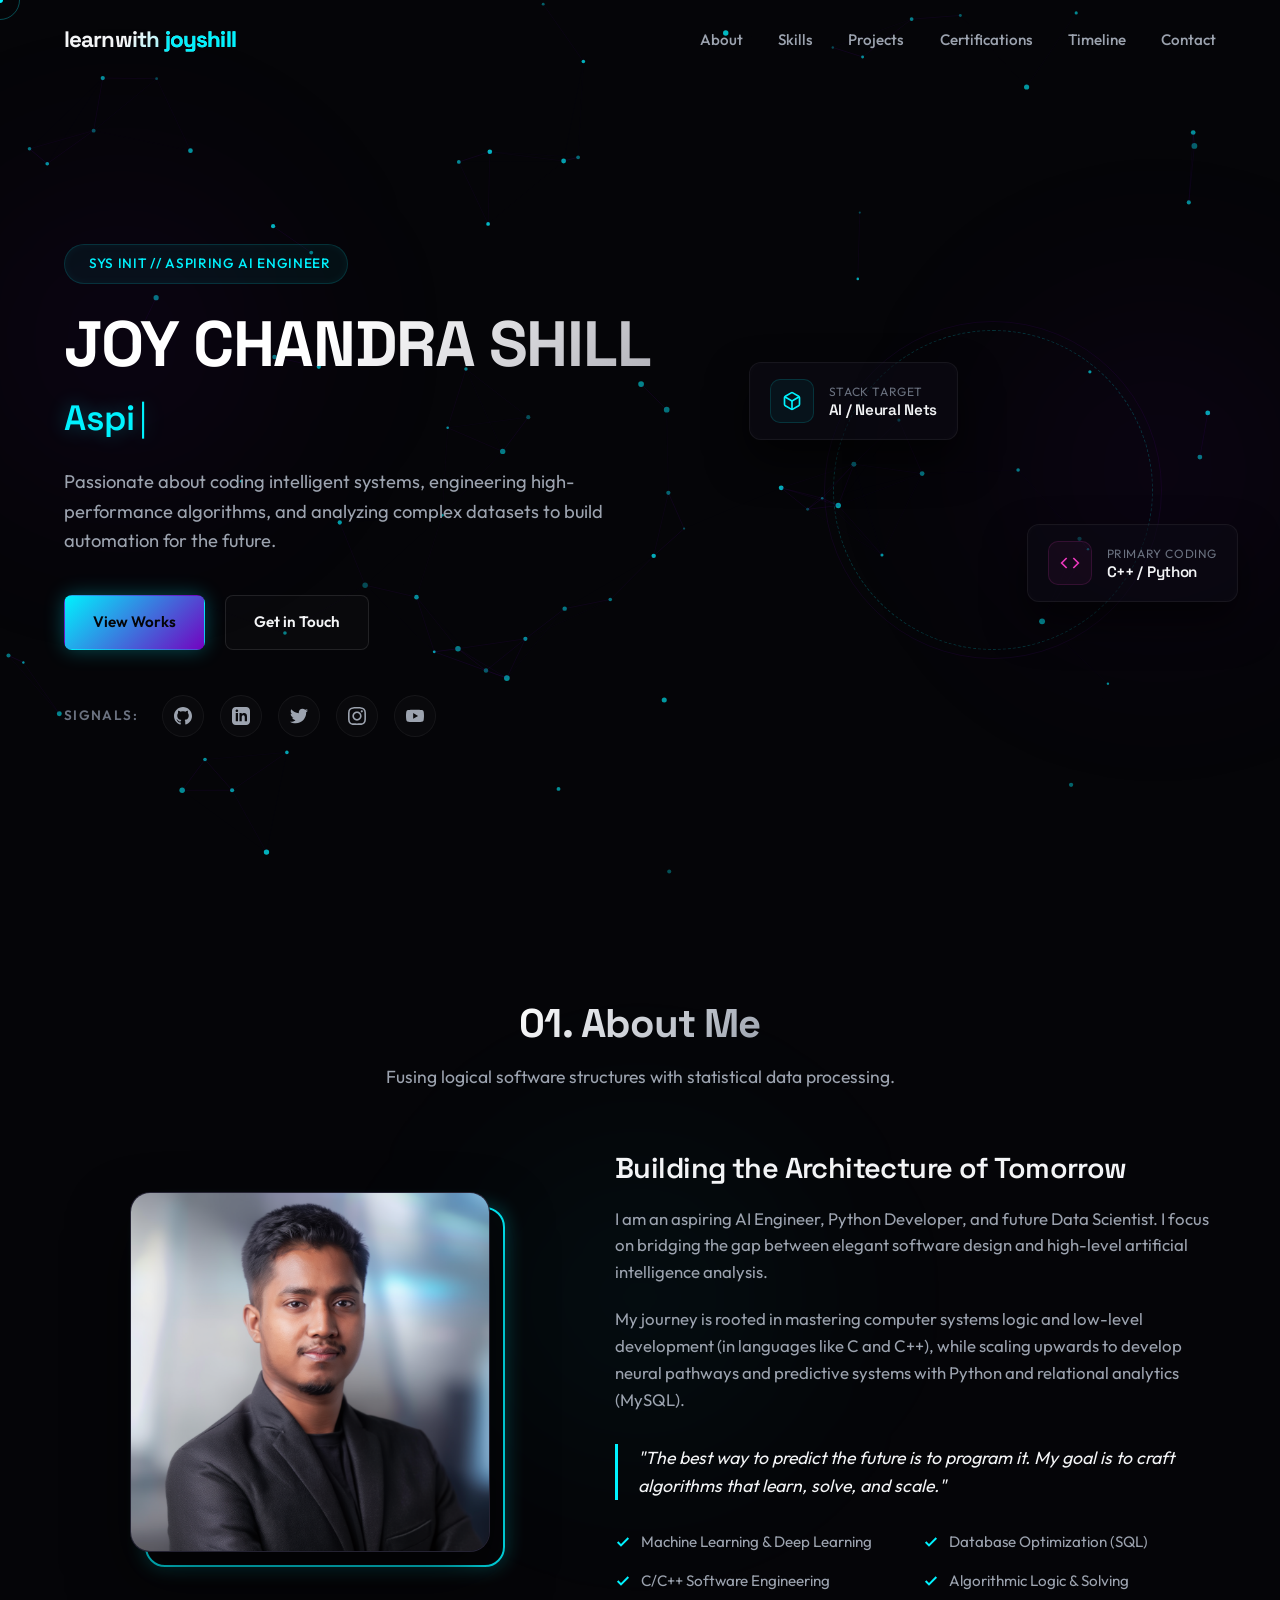
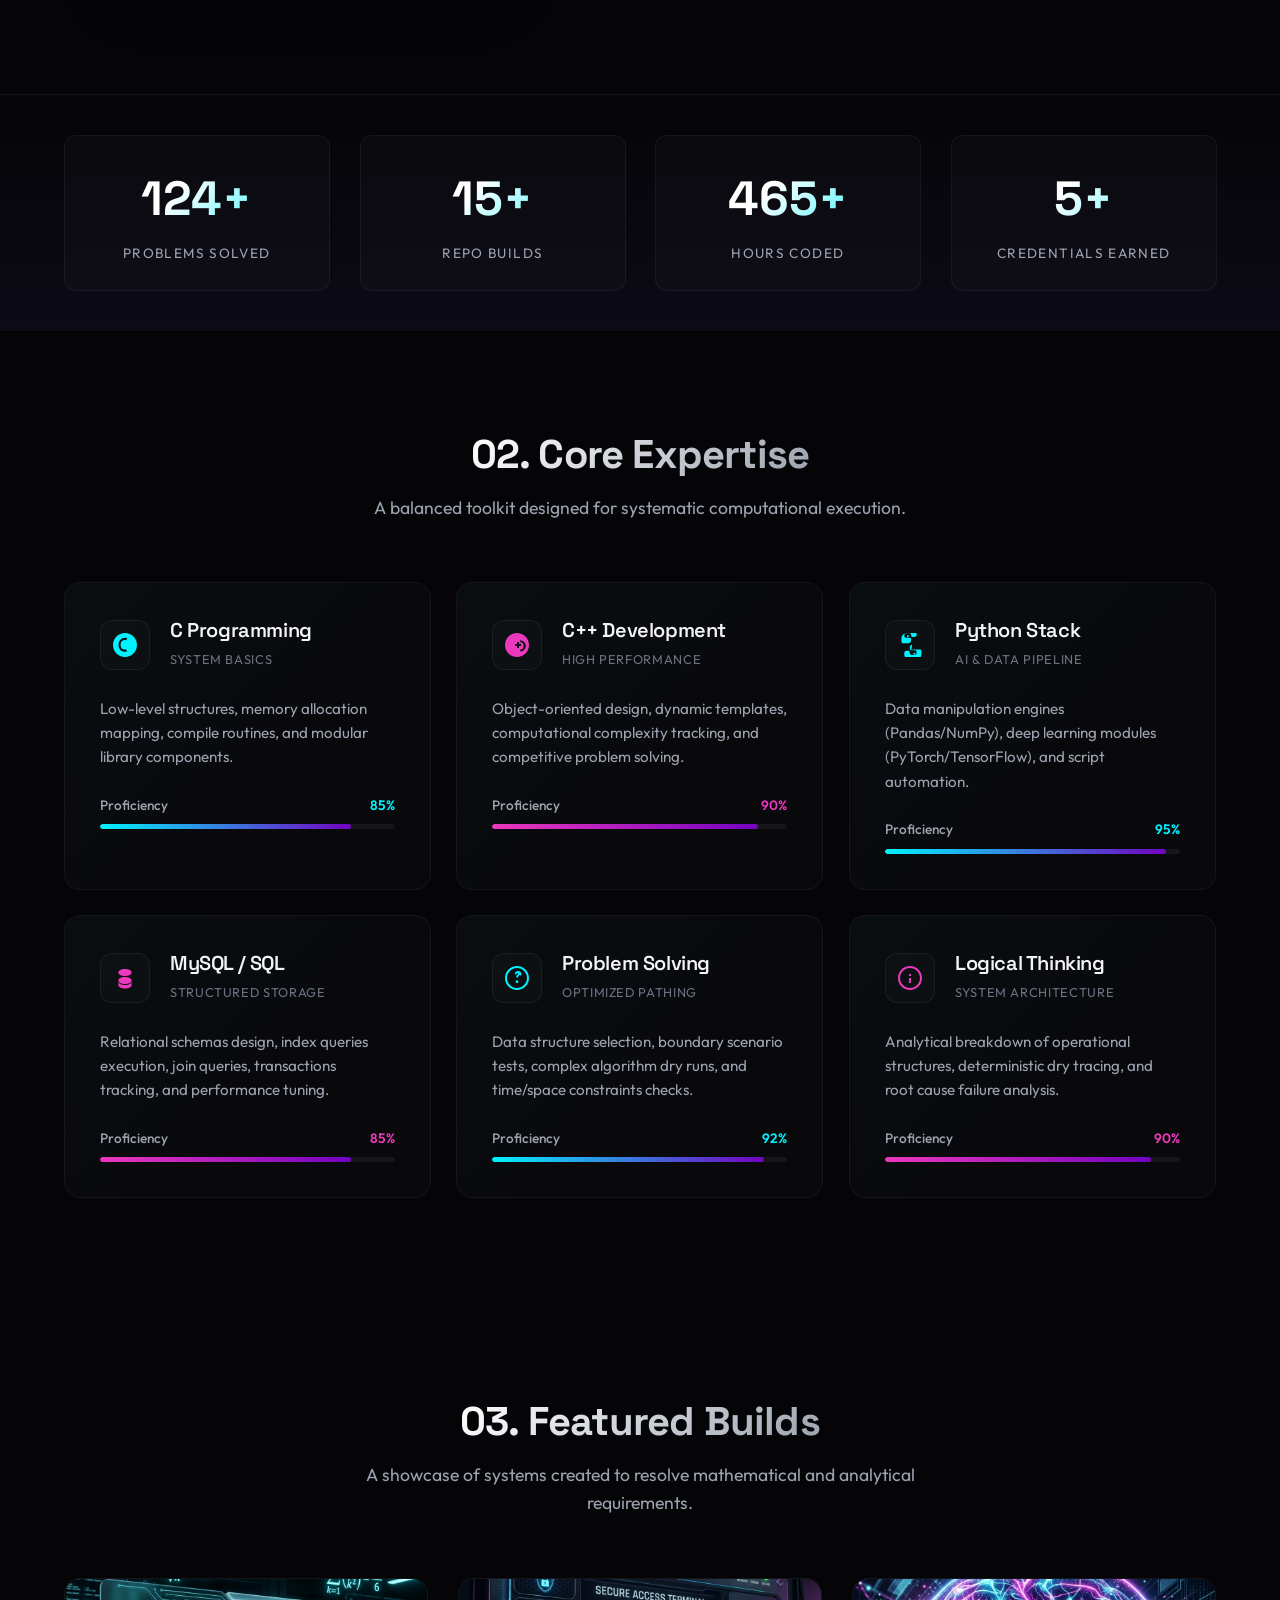
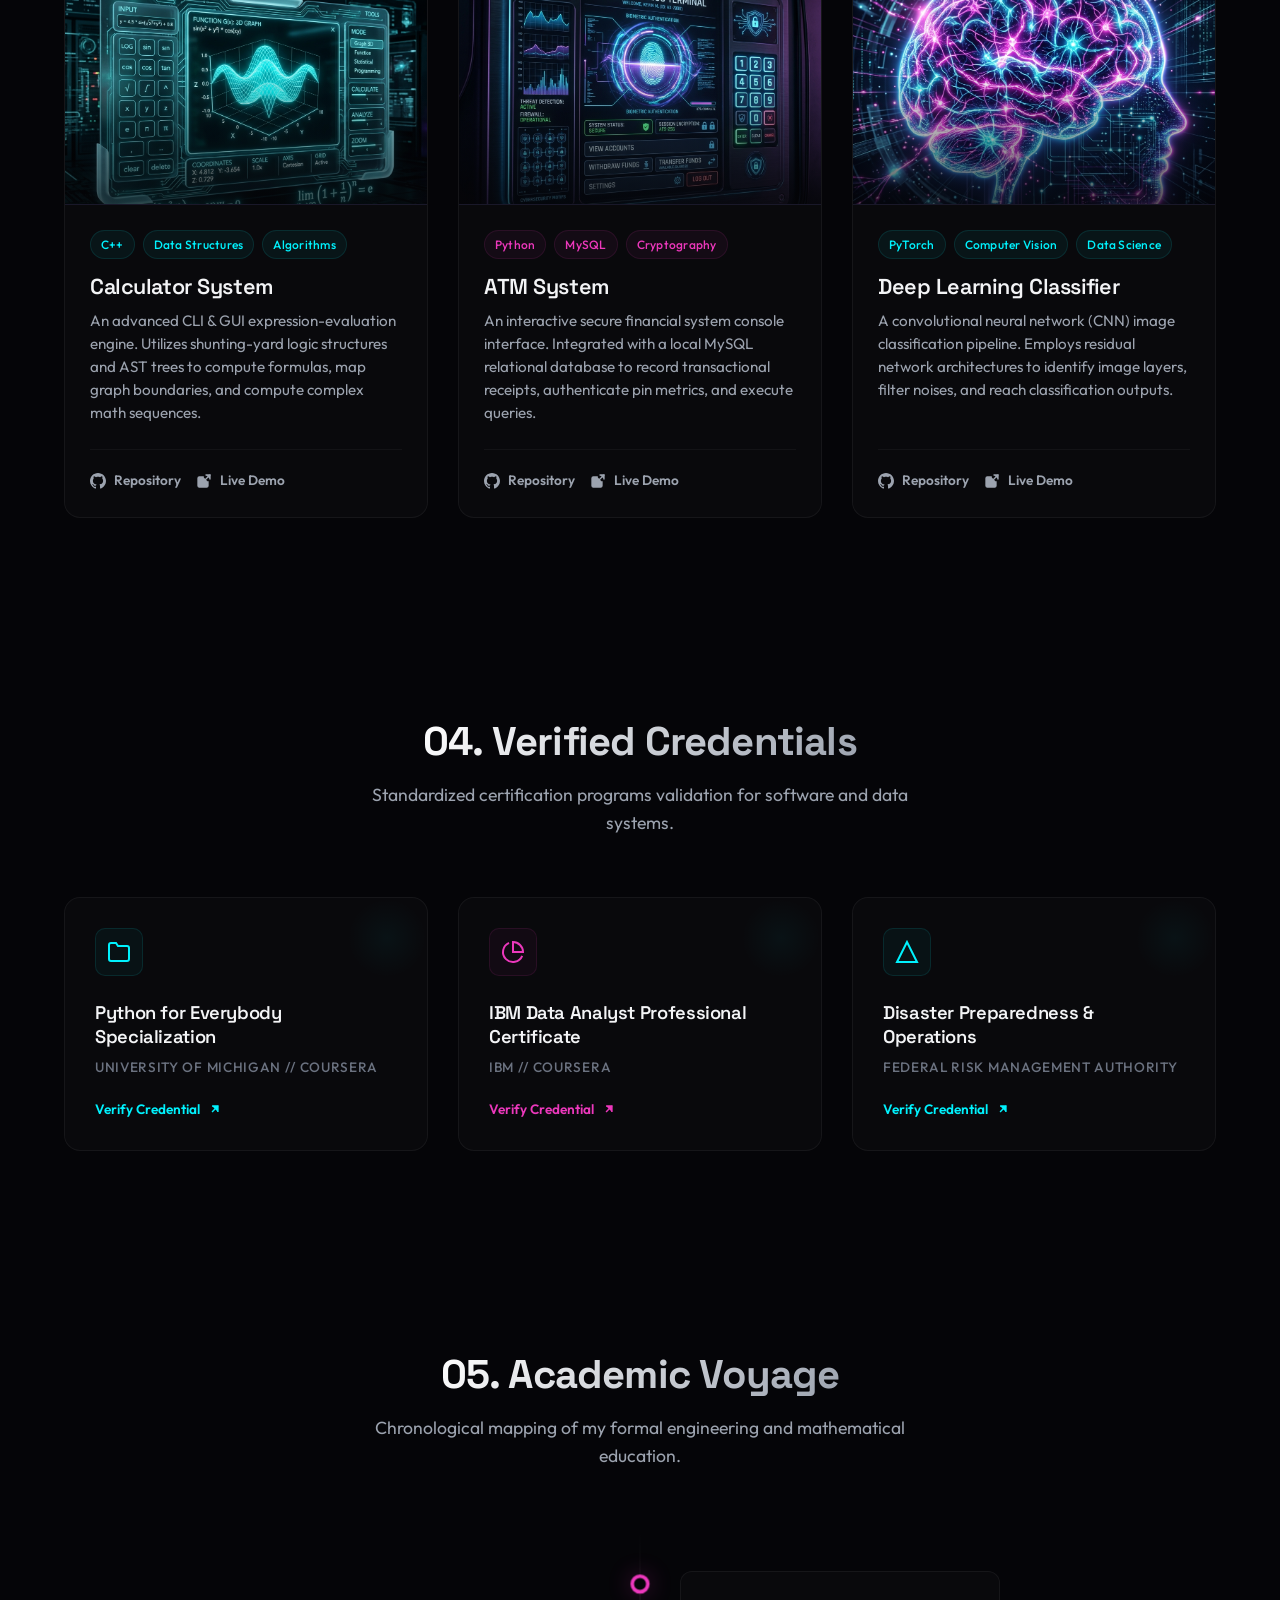
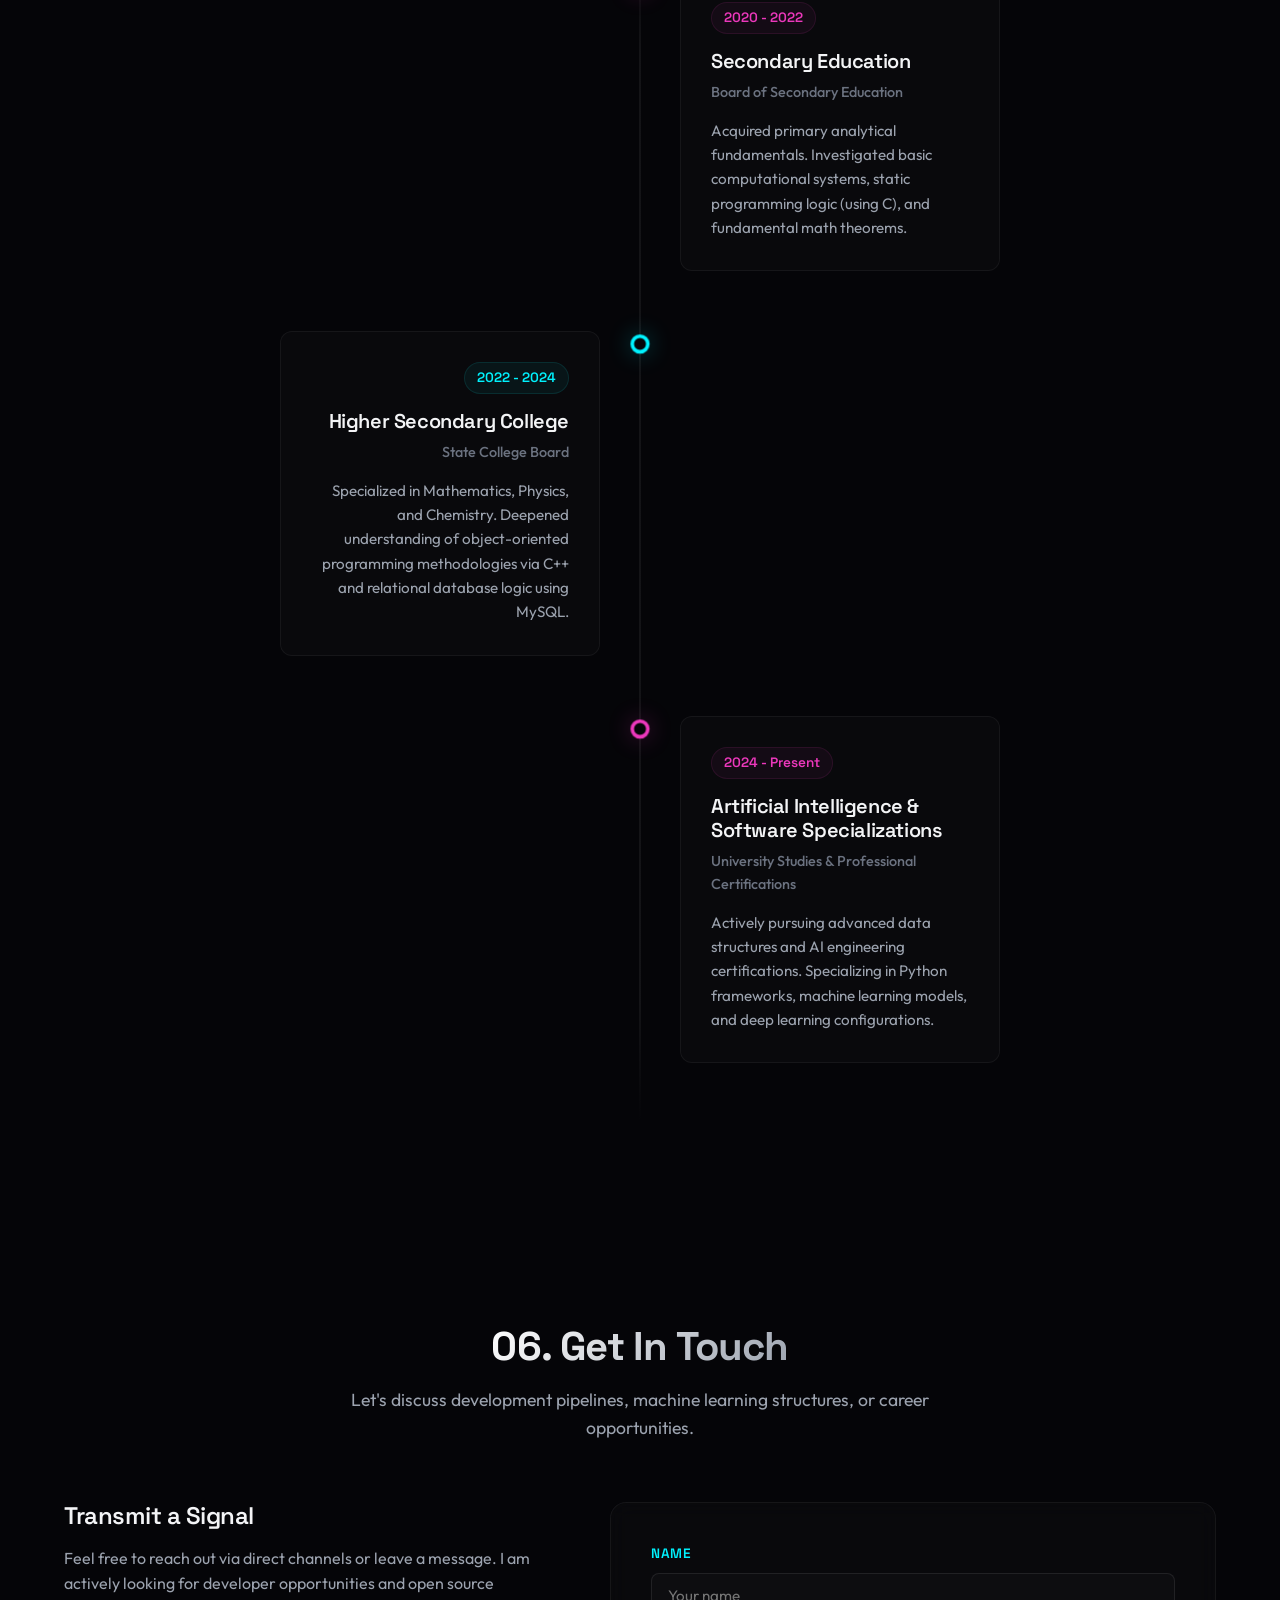
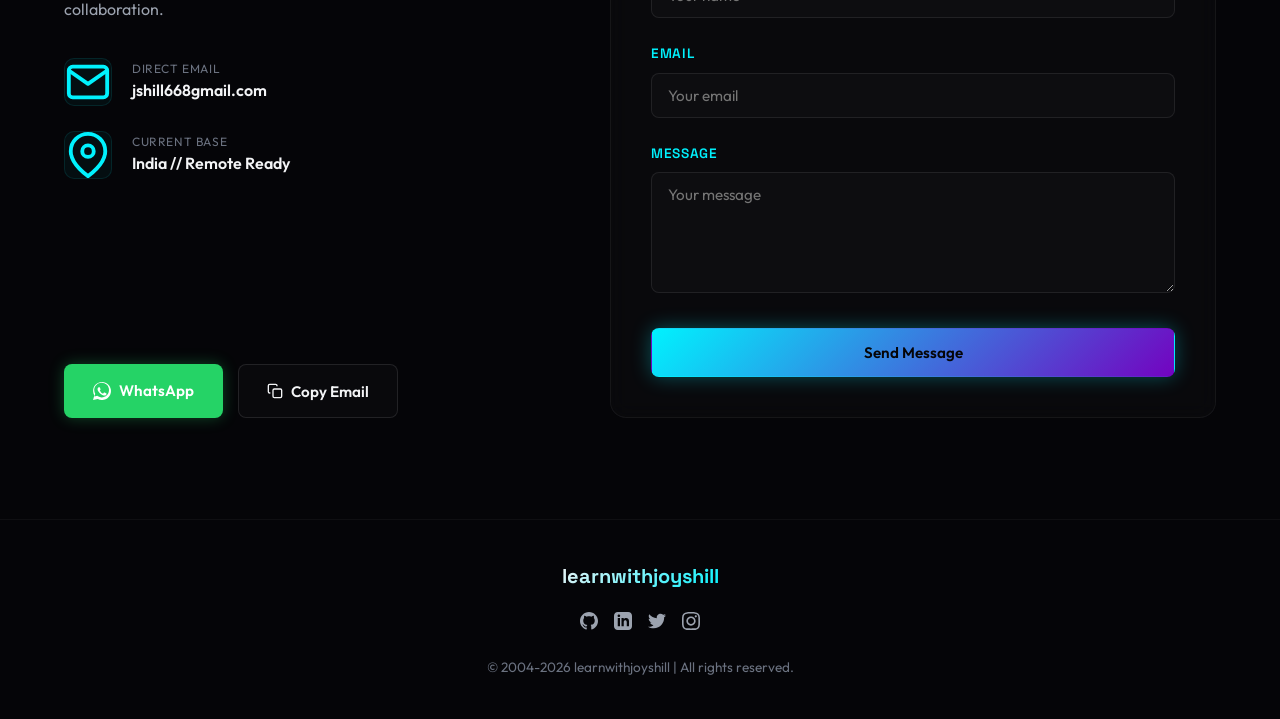
==== commit 018f73ad: "NAME SHANGE" ====
--- a/index.html
+++ b/index.html
@@ -122,7 +122,7 @@
           <div class="hero-tag">
             <span class="pulse-dot"></span>SYS INIT // Aspiring AI Engineer
           </div>
-          <h1 class="hero-title">Joy Shill</h1>
+          <h1 class="hero-title">JOY CHANDRA SHILL</h1>
           <div class="hero-typing" aria-live="polite">
             <span class="typed-text"></span><span class="typed-cursor" aria-hidden="true">|</span>
           </div>
